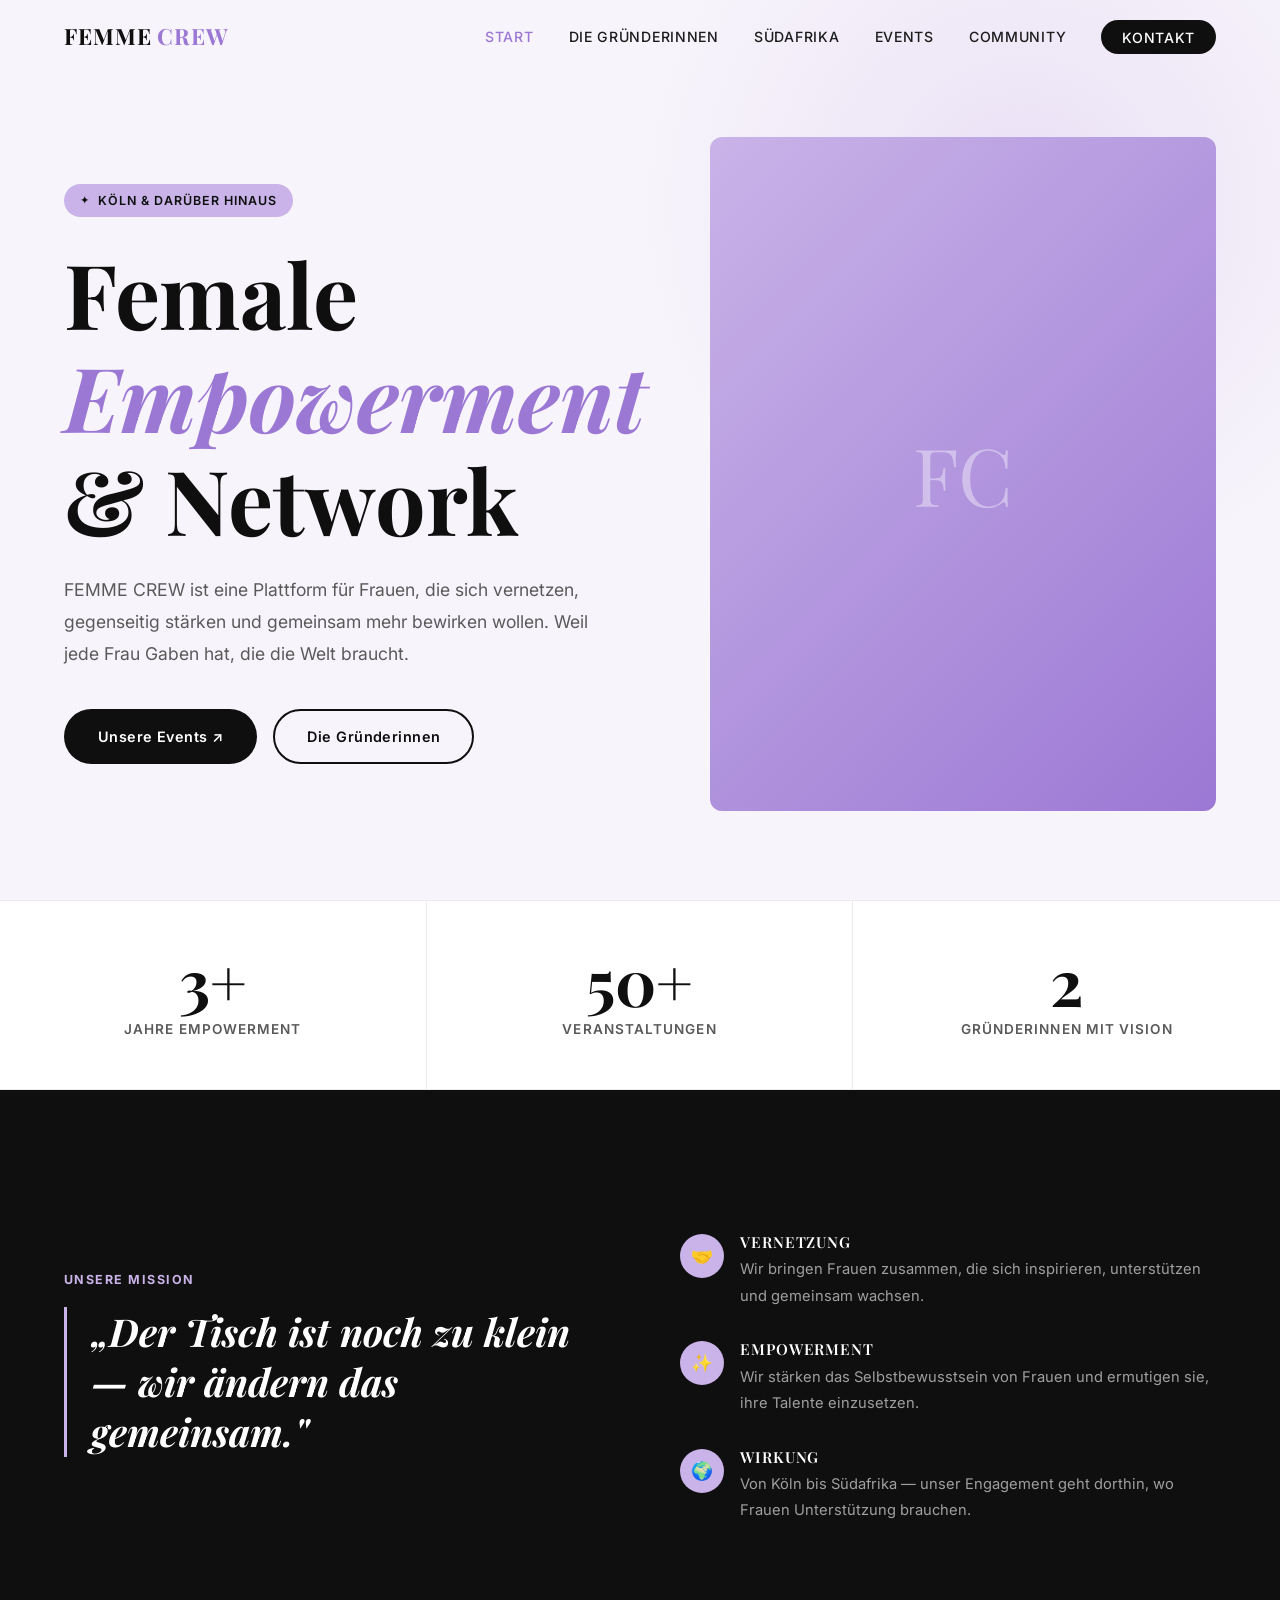
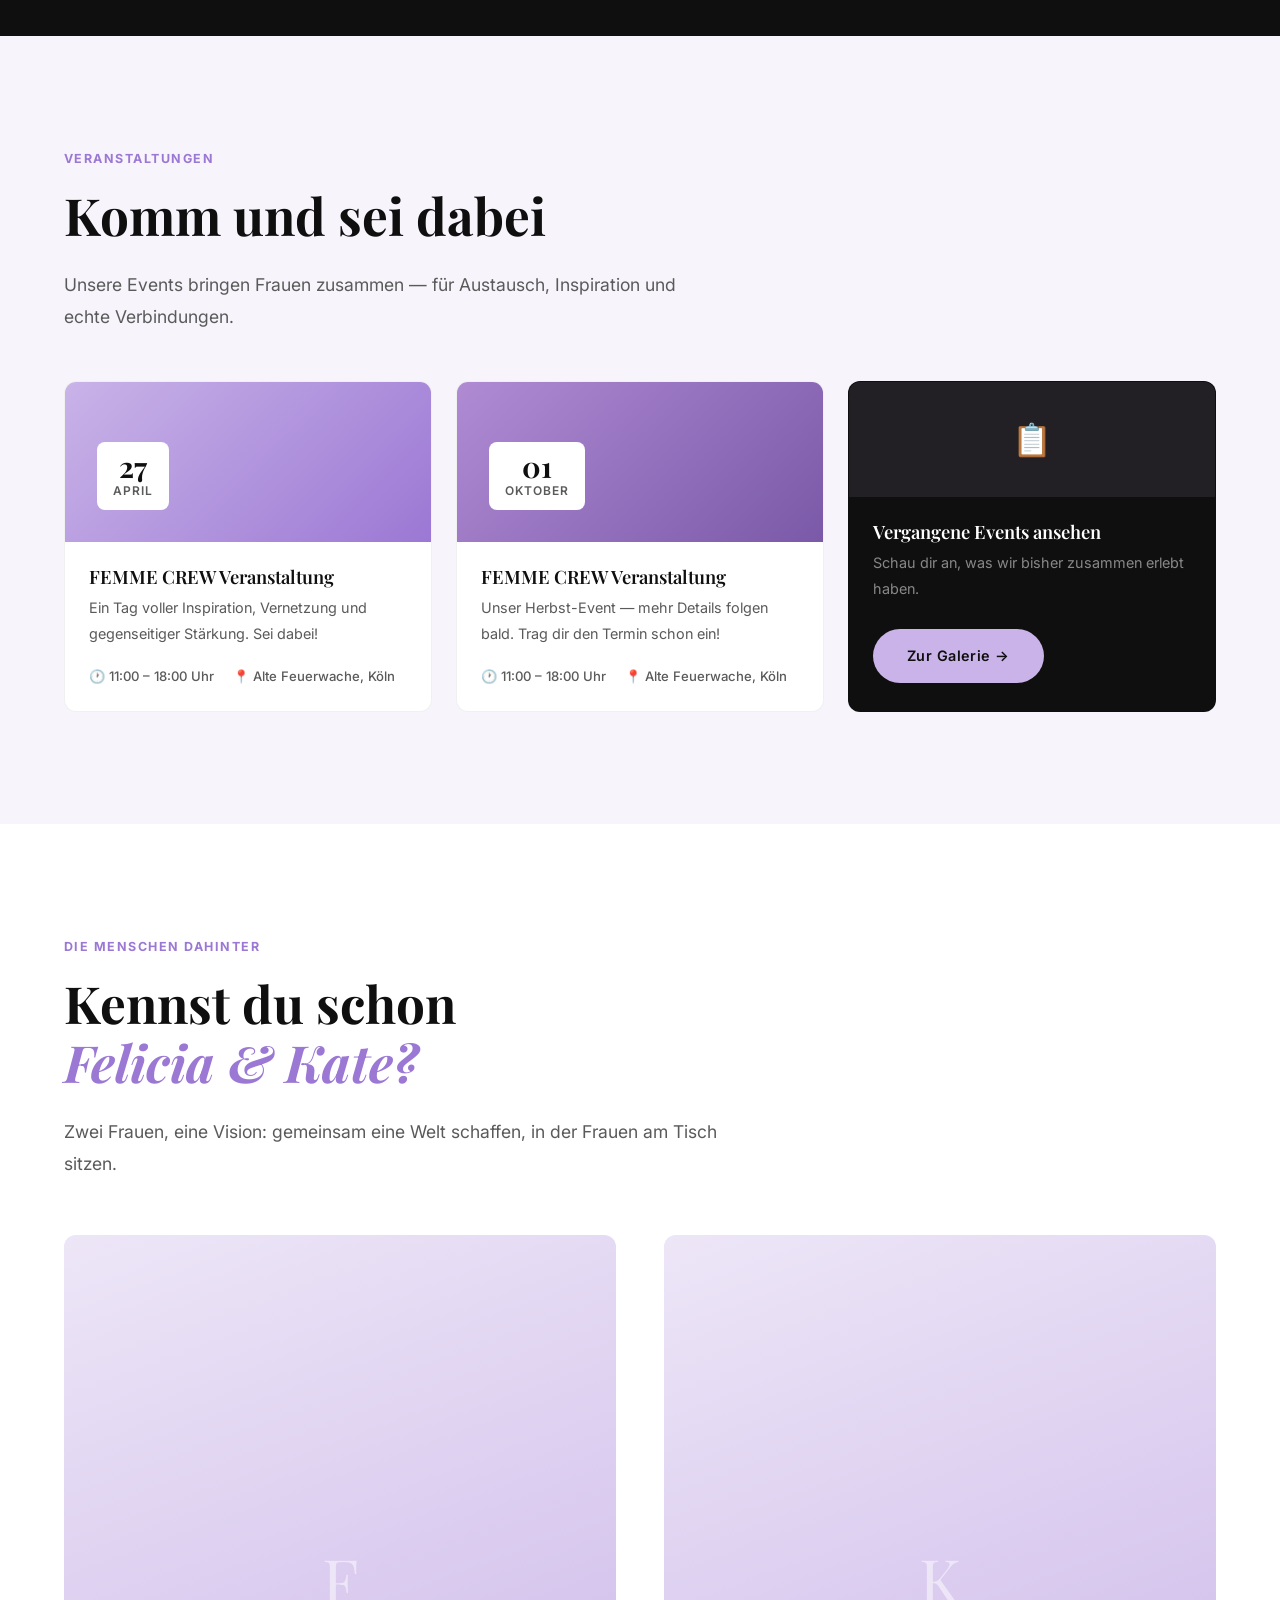
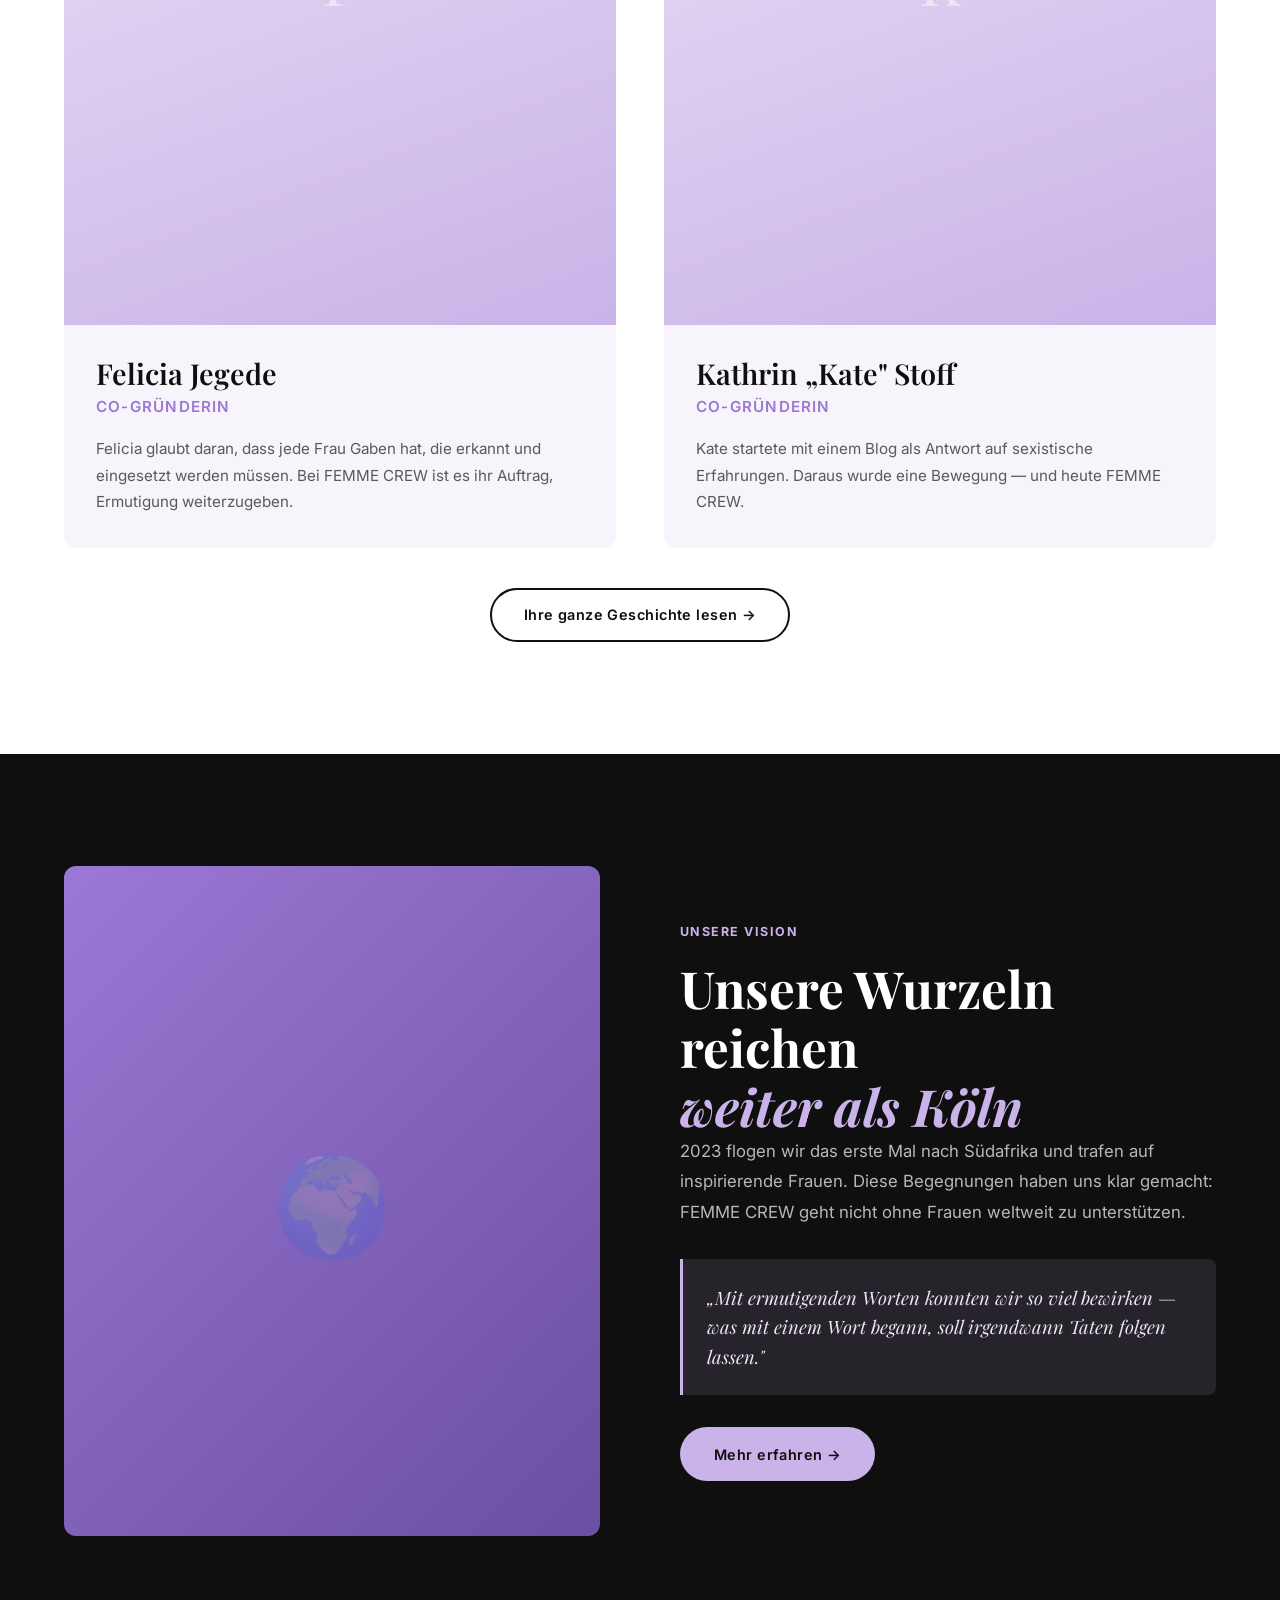
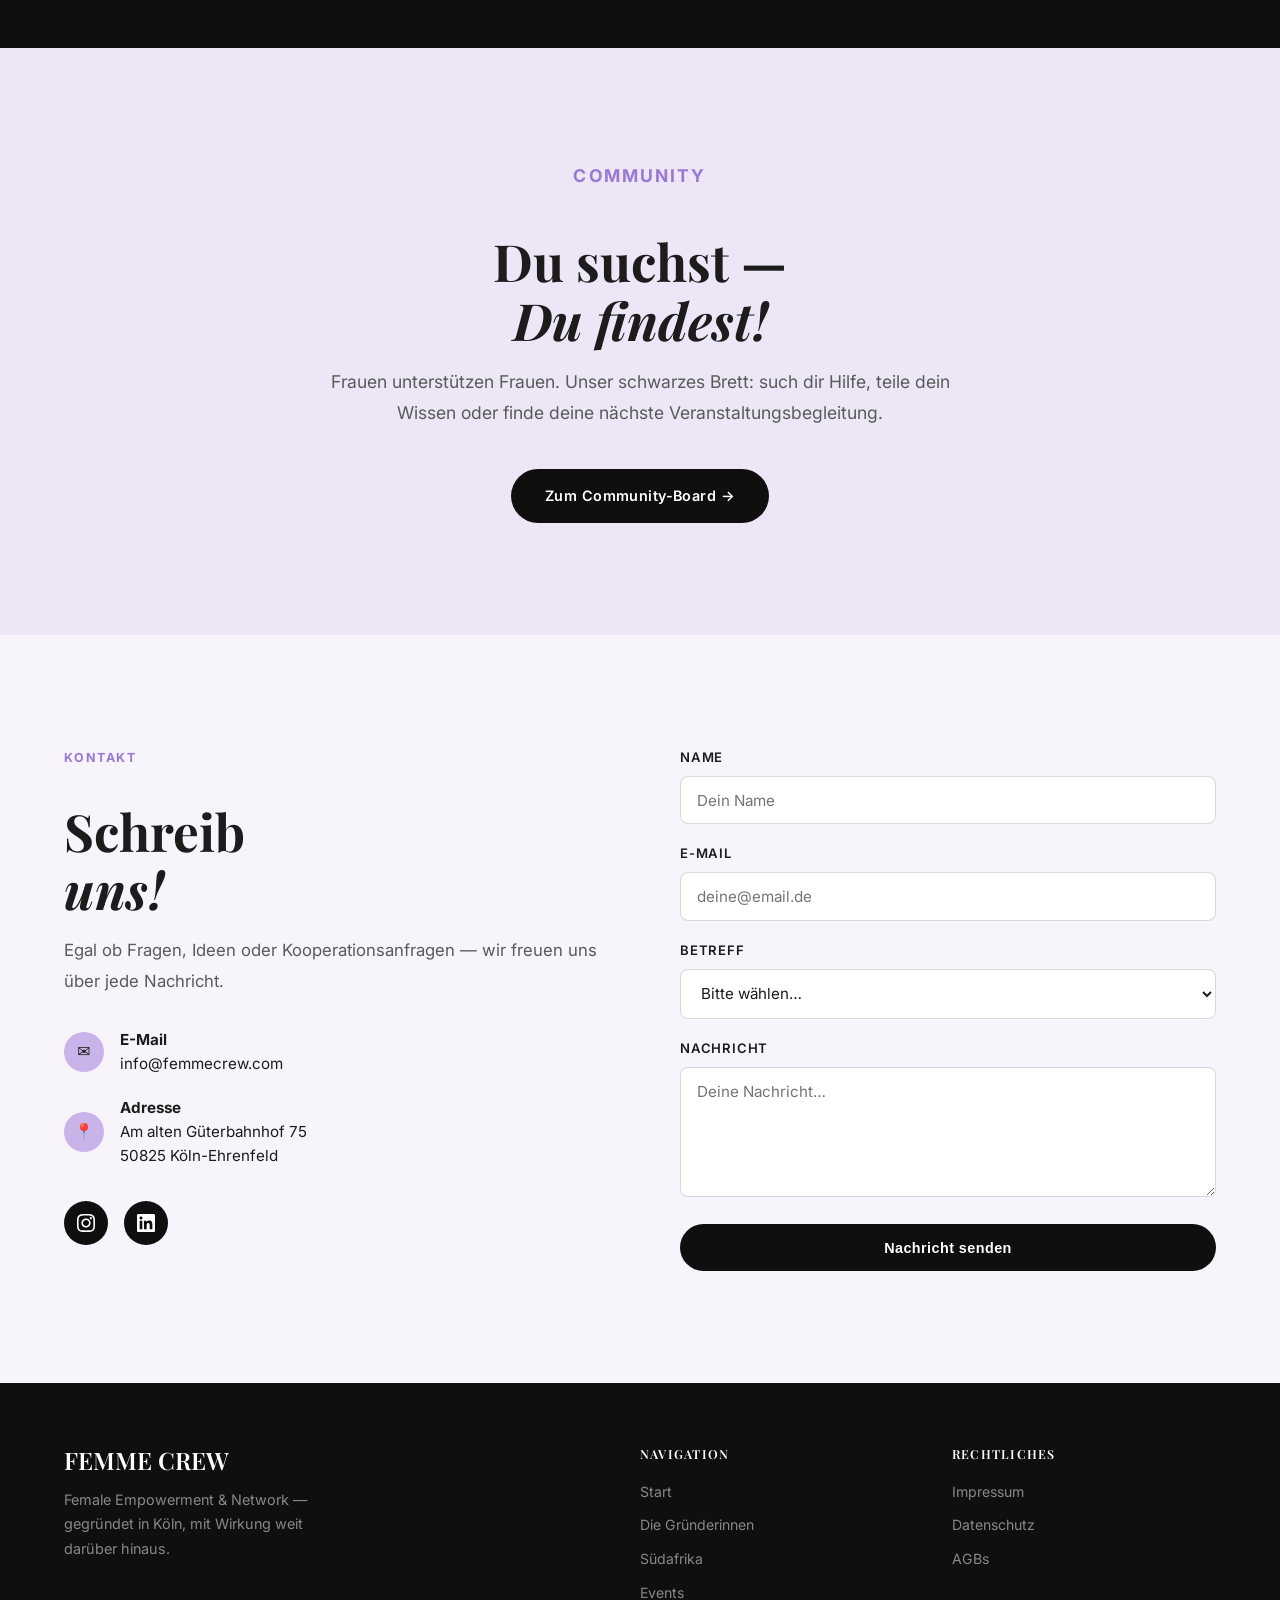
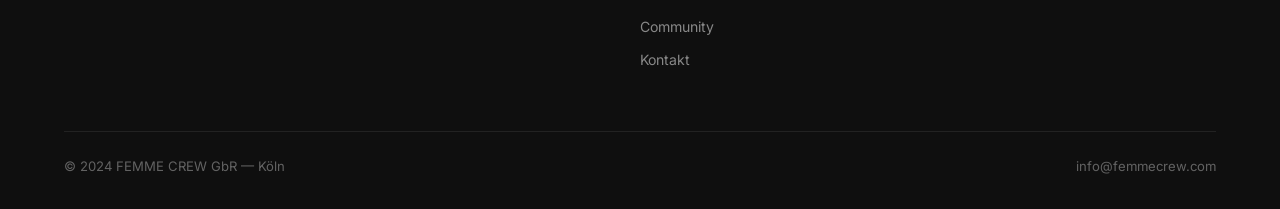
==== index.html @ 8a15028d "Build modern static website from WordPress export Full HTML/CSS/JS rebuild of femmecrew.com without " ====
<!DOCTYPE html>
<html lang="de">
<head>
  <meta charset="UTF-8" />
  <meta name="viewport" content="width=device-width, initial-scale=1.0" />
  <title>FEMME CREW — Female Empowerment &amp; Network</title>
  <meta name="description" content="FEMME CREW ist eine Plattform für junge Frauen in Köln, die sich vernetzen, gegenseitig unterstützen und gemeinsam wachsen." />
  <link rel="preconnect" href="https://fonts.googleapis.com" />
  <link rel="preconnect" href="https://fonts.gstatic.com" crossorigin />
  <link href="https://fonts.googleapis.com/css2?family=Playfair+Display:ital,wght@0,600;0,700;1,600;1,700&family=Inter:wght@400;500;600&display=swap" rel="stylesheet" />
  <link rel="stylesheet" href="css/style.css" />
</head>
<body>

  <!-- NAV -->
  <nav class="nav">
    <a href="index.html" class="nav-logo">FEMME <span>CREW</span></a>
    <ul class="nav-links">
      <li><a href="index.html">Start</a></li>
      <li><a href="gruenderinnen.html">Die Gründerinnen</a></li>
      <li><a href="suedafrika.html">Südafrika</a></li>
      <li><a href="vergangene-veranstaltungen.html">Events</a></li>
      <li><a href="community.html">Community</a></li>
      <li><a href="kontakt.html" class="btn-nav">Kontakt</a></li>
    </ul>
    <button class="hamburger" aria-label="Menü öffnen">
      <span></span><span></span><span></span>
    </button>
  </nav>

  <!-- MOBILE MENU -->
  <div class="mobile-menu">
    <button class="mobile-menu-close" aria-label="Menü schließen">✕</button>
    <a href="index.html">Start</a>
    <a href="gruenderinnen.html">Die Gründerinnen</a>
    <a href="suedafrika.html">Südafrika</a>
    <a href="vergangene-veranstaltungen.html">Events</a>
    <a href="community.html">Community</a>
    <a href="kontakt.html">Kontakt</a>
  </div>

  <!-- HERO -->
  <section class="hero">
    <div class="hero-text">
      <div class="hero-badge">Köln &amp; darüber hinaus</div>
      <h1>Female<br /><em>Empowerment</em><br />&amp; Network</h1>
      <p>FEMME CREW ist eine Plattform für Frauen, die sich vernetzen, gegenseitig stärken und gemeinsam mehr bewirken wollen. Weil jede Frau Gaben hat, die die Welt braucht.</p>
      <div class="hero-actions">
        <a href="vergangene-veranstaltungen.html" class="btn btn-primary">Unsere Events ↗</a>
        <a href="gruenderinnen.html" class="btn btn-outline">Die Gründerinnen</a>
      </div>
    </div>
    <div class="hero-image">
      <div class="hero-image-placeholder">FC</div>
    </div>
  </section>

  <!-- STATS -->
  <div class="stats">
    <div class="stat reveal">
      <div class="stat-number">3+</div>
      <div class="stat-label">Jahre Empowerment</div>
    </div>
    <div class="stat reveal">
      <div class="stat-number">50+</div>
      <div class="stat-label">Veranstaltungen</div>
    </div>
    <div class="stat reveal">
      <div class="stat-number">2</div>
      <div class="stat-label">Gründerinnen mit Vision</div>
    </div>
  </div>

  <!-- MISSION -->
  <section class="section mission">
    <div class="section-inner mission-grid">
      <div>
        <p class="section-label" style="color: var(--lilac);">Unsere Mission</p>
        <blockquote class="mission-quote">
          „Der Tisch ist noch zu klein — wir ändern das gemeinsam."
        </blockquote>
      </div>
      <div>
        <div class="mission-pillars">
          <div class="pillar reveal">
            <div class="pillar-icon">🤝</div>
            <div class="pillar-text">
              <h4>Vernetzung</h4>
              <p>Wir bringen Frauen zusammen, die sich inspirieren, unterstützen und gemeinsam wachsen.</p>
            </div>
          </div>
          <div class="pillar reveal">
            <div class="pillar-icon">✨</div>
            <div class="pillar-text">
              <h4>Empowerment</h4>
              <p>Wir stärken das Selbstbewusstsein von Frauen und ermutigen sie, ihre Talente einzusetzen.</p>
            </div>
          </div>
          <div class="pillar reveal">
            <div class="pillar-icon">🌍</div>
            <div class="pillar-text">
              <h4>Wirkung</h4>
              <p>Von Köln bis Südafrika — unser Engagement geht dorthin, wo Frauen Unterstützung brauchen.</p>
            </div>
          </div>
        </div>
      </div>
    </div>
  </section>

  <!-- EVENTS -->
  <section class="section events" id="events">
    <div class="section-inner">
      <p class="section-label reveal">Veranstaltungen</p>
      <h2 class="section-title reveal">Komm und sei dabei</h2>
      <p class="section-subtitle reveal">Unsere Events bringen Frauen zusammen — für Austausch, Inspiration und echte Verbindungen.</p>

      <div class="events-grid">
        <article class="event-card reveal">
          <div class="event-card-header">
            <div class="event-date">
              <div class="day">27</div>
              <div class="month">April</div>
            </div>
          </div>
          <div class="event-body">
            <h3>FEMME CREW Veranstaltung</h3>
            <p>Ein Tag voller Inspiration, Vernetzung und gegenseitiger Stärkung. Sei dabei!</p>
            <div class="event-meta">
              <span>🕐 11:00 – 18:00 Uhr</span>
              <span>📍 Alte Feuerwache, Köln</span>
            </div>
          </div>
        </article>

        <article class="event-card reveal">
          <div class="event-card-header" style="background: linear-gradient(135deg, #b08bd4, #7a59a8);">
            <div class="event-date">
              <div class="day">01</div>
              <div class="month">Oktober</div>
            </div>
          </div>
          <div class="event-body">
            <h3>FEMME CREW Veranstaltung</h3>
            <p>Unser Herbst-Event — mehr Details folgen bald. Trag dir den Termin schon ein!</p>
            <div class="event-meta">
              <span>🕐 11:00 – 18:00 Uhr</span>
              <span>📍 Alte Feuerwache, Köln</span>
            </div>
          </div>
        </article>

        <article class="event-card reveal" style="background: var(--black);">
          <div class="event-card-header" style="background: rgba(201,179,232,0.1); min-height: 80px; align-items: center; justify-content: center;">
            <span style="font-size: 2rem;">📋</span>
          </div>
          <div class="event-body">
            <h3 style="color: var(--white);">Vergangene Events ansehen</h3>
            <p style="color: rgba(255,255,255,0.5);">Schau dir an, was wir bisher zusammen erlebt haben.</p>
            <a href="vergangene-veranstaltungen.html" class="btn btn-lilac" style="margin-top: 0.5rem;">Zur Galerie →</a>
          </div>
        </article>
      </div>
    </div>
  </section>

  <!-- FOUNDERS TEASER -->
  <section class="section">
    <div class="section-inner">
      <p class="section-label reveal">Die Menschen dahinter</p>
      <h2 class="section-title reveal">Kennst du schon<br /><em>Felicia &amp; Kate?</em></h2>
      <p class="section-subtitle reveal">Zwei Frauen, eine Vision: gemeinsam eine Welt schaffen, in der Frauen am Tisch sitzen.</p>

      <div class="founders-grid">
        <div class="founder-card reveal">
          <div class="founder-photo">
            <div class="founder-photo-placeholder">F</div>
          </div>
          <div class="founder-info">
            <h3>Felicia Jegede</h3>
            <p class="founder-title">Co-Gründerin</p>
            <p>Felicia glaubt daran, dass jede Frau Gaben hat, die erkannt und eingesetzt werden müssen. Bei FEMME CREW ist es ihr Auftrag, Ermutigung weiterzugeben.</p>
          </div>
        </div>

        <div class="founder-card reveal">
          <div class="founder-photo" style="background: linear-gradient(160deg, #d0b8f0, #a07cc8);">
            <div class="founder-photo-placeholder">K</div>
          </div>
          <div class="founder-info">
            <h3>Kathrin „Kate" Stoff</h3>
            <p class="founder-title">Co-Gründerin</p>
            <p>Kate startete mit einem Blog als Antwort auf sexistische Erfahrungen. Daraus wurde eine Bewegung — und heute FEMME CREW.</p>
          </div>
        </div>
      </div>

      <div style="margin-top: 2.5rem; text-align: center;" class="reveal">
        <a href="gruenderinnen.html" class="btn btn-outline">Ihre ganze Geschichte lesen →</a>
      </div>
    </div>
  </section>

  <!-- SOUTH AFRICA TEASER -->
  <section class="section southafrica">
    <div class="section-inner southafrica-grid">
      <div class="southafrica-visual">
        <div class="southafrica-visual-text">🌍</div>
      </div>
      <div>
        <p class="section-label" style="color: var(--lilac);">Unsere Vision</p>
        <h2 class="reveal">Unsere Wurzeln reichen<br /><em style="color: var(--lilac);">weiter als Köln</em></h2>
        <p class="reveal">2023 flogen wir das erste Mal nach Südafrika und trafen auf inspirierende Frauen. Diese Begegnungen haben uns klar gemacht: FEMME CREW geht nicht ohne Frauen weltweit zu unterstützen.</p>
        <blockquote class="southafrica-quote reveal">
          „Mit ermutigenden Worten konnten wir so viel bewirken — was mit einem Wort begann, soll irgendwann Taten folgen lassen."
        </blockquote>
        <a href="suedafrika.html" class="btn btn-lilac reveal">Mehr erfahren →</a>
      </div>
    </div>
  </section>

  <!-- COMMUNITY CTA -->
  <section class="section community">
    <div class="section-inner">
      <div class="community-cta">
        <p class="section-label reveal">Community</p>
        <h2 class="reveal">Du suchst —<br /><em>Du findest!</em></h2>
        <p class="reveal">Frauen unterstützen Frauen. Unser schwarzes Brett: such dir Hilfe, teile dein Wissen oder finde deine nächste Veranstaltungsbegleitung.</p>
        <div class="reveal">
          <a href="community.html" class="btn btn-primary">Zum Community-Board →</a>
        </div>
      </div>
    </div>
  </section>

  <!-- CONTACT TEASER -->
  <section class="section contact" id="kontakt">
    <div class="section-inner contact-grid">
      <div class="contact-info">
        <p class="section-label reveal">Kontakt</p>
        <h2 class="reveal">Schreib<br /><em>uns!</em></h2>
        <p class="reveal">Egal ob Fragen, Ideen oder Kooperationsanfragen — wir freuen uns über jede Nachricht.</p>
        <div class="contact-detail reveal">
          <div class="contact-detail-icon">✉</div>
          <div>
            <strong>E-Mail</strong><br />
            <a href="mailto:info@femmecrew.com">info@femmecrew.com</a>
          </div>
        </div>
        <div class="contact-detail reveal">
          <div class="contact-detail-icon">📍</div>
          <div>
            <strong>Adresse</strong><br />
            Am alten Güterbahnhof 75<br />50825 Köln-Ehrenfeld
          </div>
        </div>
        <div class="social-links reveal">
          <a href="#" class="social-link" aria-label="Instagram" title="Instagram">
            <svg width="18" height="18" viewBox="0 0 24 24" fill="currentColor"><path d="M12 2.163c3.204 0 3.584.012 4.85.07 3.252.148 4.771 1.691 4.919 4.919.058 1.265.069 1.645.069 4.849 0 3.205-.012 3.584-.069 4.849-.149 3.225-1.664 4.771-4.919 4.919-1.266.058-1.644.07-4.85.07-3.204 0-3.584-.012-4.849-.07-3.26-.149-4.771-1.699-4.919-4.92-.058-1.265-.07-1.644-.07-4.849 0-3.204.013-3.583.07-4.849.149-3.227 1.664-4.771 4.919-4.919 1.266-.057 1.645-.069 4.849-.069zm0-2.163c-3.259 0-3.667.014-4.947.072-4.358.2-6.78 2.618-6.98 6.98-.059 1.281-.073 1.689-.073 4.948 0 3.259.014 3.668.072 4.948.2 4.358 2.618 6.78 6.98 6.98 1.281.058 1.689.072 4.948.072 3.259 0 3.668-.014 4.948-.072 4.354-.2 6.782-2.618 6.979-6.98.059-1.28.073-1.689.073-4.948 0-3.259-.014-3.667-.072-4.947-.196-4.354-2.617-6.78-6.979-6.98-1.281-.059-1.69-.073-4.949-.073zm0 5.838c-3.403 0-6.162 2.759-6.162 6.162s2.759 6.163 6.162 6.163 6.162-2.759 6.162-6.163c0-3.403-2.759-6.162-6.162-6.162zm0 10.162c-2.209 0-4-1.79-4-4 0-2.209 1.791-4 4-4s4 1.791 4 4c0 2.21-1.791 4-4 4zm6.406-11.845c-.796 0-1.441.645-1.441 1.44s.645 1.44 1.441 1.44c.795 0 1.439-.645 1.439-1.44s-.644-1.44-1.439-1.44z"/></svg>
          </a>
          <a href="#" class="social-link" aria-label="LinkedIn" title="LinkedIn">
            <svg width="18" height="18" viewBox="0 0 24 24" fill="currentColor"><path d="M20.447 20.452h-3.554v-5.569c0-1.328-.027-3.037-1.852-3.037-1.853 0-2.136 1.445-2.136 2.939v5.667H9.351V9h3.414v1.561h.046c.477-.9 1.637-1.85 3.37-1.85 3.601 0 4.267 2.37 4.267 5.455v6.286zM5.337 7.433c-1.144 0-2.063-.926-2.063-2.065 0-1.138.92-2.063 2.063-2.063 1.14 0 2.064.925 2.064 2.063 0 1.139-.925 2.065-2.064 2.065zm1.782 13.019H3.555V9h3.564v11.452zM22.225 0H1.771C.792 0 0 .774 0 1.729v20.542C0 23.227.792 24 1.771 24h20.451C23.2 24 24 23.227 24 22.271V1.729C24 .774 23.2 0 22.222 0h.003z"/></svg>
          </a>
        </div>
      </div>

      <div class="contact-form reveal">
        <form>
          <div class="form-group">
            <label for="name">Name</label>
            <input type="text" id="name" name="name" placeholder="Dein Name" required />
          </div>
          <div class="form-group">
            <label for="email">E-Mail</label>
            <input type="email" id="email" name="email" placeholder="deine@email.de" required />
          </div>
          <div class="form-group">
            <label for="subject">Betreff</label>
            <select id="subject" name="subject">
              <option value="">Bitte wählen…</option>
              <option>Allgemeine Anfrage</option>
              <option>Veranstaltungen</option>
              <option>Kooperation</option>
              <option>Südafrika-Projekt</option>
              <option>Sonstiges</option>
            </select>
          </div>
          <div class="form-group">
            <label for="message">Nachricht</label>
            <textarea id="message" name="message" placeholder="Deine Nachricht…" required></textarea>
          </div>
          <button type="submit" class="btn btn-primary form-submit">Nachricht senden</button>
        </form>
      </div>
    </div>
  </section>

  <!-- FOOTER -->
  <footer class="footer">
    <div class="footer-grid">
      <div class="footer-brand">
        <h3>FEMME CREW</h3>
        <p>Female Empowerment &amp; Network — gegründet in Köln, mit Wirkung weit darüber hinaus.</p>
      </div>
      <div class="footer-links">
        <h4>Navigation</h4>
        <a href="index.html">Start</a>
        <a href="gruenderinnen.html">Die Gründerinnen</a>
        <a href="suedafrika.html">Südafrika</a>
        <a href="vergangene-veranstaltungen.html">Events</a>
        <a href="community.html">Community</a>
        <a href="kontakt.html">Kontakt</a>
      </div>
      <div class="footer-links">
        <h4>Rechtliches</h4>
        <a href="impressum.html">Impressum</a>
        <a href="datenschutz.html">Datenschutz</a>
        <a href="agb.html">AGBs</a>
      </div>
    </div>
    <div class="footer-bottom">
      <span>© 2024 FEMME CREW GbR — Köln</span>
      <span>info@femmecrew.com</span>
    </div>
  </footer>

  <script src="js/main.js"></script>
</body>
</html>
---- css/style.css ----
:root {
  --lilac: #c9b3e8;
  --lilac-light: #ede6f7;
  --lilac-dark: #9b78d4;
  --black: #0f0f0f;
  --dark: #1c1c1c;
  --mid: #5a5a5a;
  --light: #f7f4fb;
  --white: #ffffff;
  --font-heading: 'Playfair Display', Georgia, serif;
  --font-body: 'Inter', system-ui, sans-serif;
  --radius: 2px;
  --transition: 0.3s ease;
}

*, *::before, *::after { box-sizing: border-box; margin: 0; padding: 0; }

html { scroll-behavior: smooth; font-size: 16px; }

body {
  font-family: var(--font-body);
  color: var(--dark);
  background: var(--white);
  line-height: 1.6;
  overflow-x: hidden;
}

a { color: inherit; text-decoration: none; }
img { max-width: 100%; height: auto; display: block; }
ul { list-style: none; }

/* ─── TYPOGRAPHY ─────────────────────────────────── */
h1, h2, h3, h4 { font-family: var(--font-heading); line-height: 1.15; }
h1 { font-size: clamp(2.8rem, 7vw, 6rem); font-weight: 700; }
h2 { font-size: clamp(2rem, 4.5vw, 3.2rem); font-weight: 700; }
h3 { font-size: clamp(1.3rem, 2.5vw, 1.8rem); font-weight: 600; }
h4 { font-size: 1.1rem; font-weight: 600; letter-spacing: 0.06em; text-transform: uppercase; }
p { font-size: 1.05rem; color: var(--mid); line-height: 1.8; }

/* ─── NAV ────────────────────────────────────────── */
.nav {
  position: fixed;
  top: 0; left: 0; right: 0;
  z-index: 100;
  display: flex;
  align-items: center;
  justify-content: space-between;
  padding: 1.2rem 5%;
  transition: background var(--transition), box-shadow var(--transition);
}
.nav.scrolled {
  background: rgba(255,255,255,0.96);
  backdrop-filter: blur(12px);
  box-shadow: 0 1px 0 rgba(0,0,0,0.08);
}
.nav-logo {
  font-family: var(--font-heading);
  font-size: 1.4rem;
  font-weight: 700;
  letter-spacing: 0.04em;
  color: var(--black);
}
.nav-logo span { color: var(--lilac-dark); }
.nav-links { display: flex; gap: 2.2rem; align-items: center; }
.nav-links a {
  font-size: 0.88rem;
  font-weight: 500;
  letter-spacing: 0.05em;
  text-transform: uppercase;
  color: var(--dark);
  transition: color var(--transition);
}
.nav-links a:hover { color: var(--lilac-dark); }
.nav-links .btn-nav {
  background: var(--black);
  color: var(--white);
  padding: 0.55rem 1.3rem;
  border-radius: 100px;
  transition: background var(--transition);
}
.nav-links .btn-nav:hover { background: var(--lilac-dark); color: var(--white); }

.hamburger {
  display: none;
  flex-direction: column;
  gap: 5px;
  cursor: pointer;
  background: none;
  border: none;
  padding: 4px;
}
.hamburger span { display: block; width: 24px; height: 2px; background: var(--black); transition: var(--transition); }

/* Mobile nav */
.mobile-menu {
  display: none;
  position: fixed;
  inset: 0;
  background: var(--white);
  z-index: 99;
  flex-direction: column;
  justify-content: center;
  align-items: center;
  gap: 2rem;
}
.mobile-menu.open { display: flex; }
.mobile-menu a {
  font-family: var(--font-heading);
  font-size: 2rem;
  font-weight: 700;
  color: var(--black);
  transition: color var(--transition);
}
.mobile-menu a:hover { color: var(--lilac-dark); }
.mobile-menu-close {
  position: absolute;
  top: 1.5rem; right: 5%;
  font-size: 2rem;
  background: none;
  border: none;
  cursor: pointer;
  color: var(--black);
}

/* ─── HERO ───────────────────────────────────────── */
.hero {
  min-height: 100svh;
  display: grid;
  grid-template-columns: 1fr 1fr;
  align-items: center;
  padding: 8rem 5% 5rem;
  gap: 4rem;
  background: var(--light);
  position: relative;
  overflow: hidden;
}
.hero::before {
  content: '';
  position: absolute;
  top: -20%; right: -10%;
  width: 60vw; height: 60vw;
  background: radial-gradient(circle, var(--lilac) 0%, transparent 70%);
  opacity: 0.3;
  pointer-events: none;
}
.hero-text { position: relative; z-index: 1; }
.hero-badge {
  display: inline-flex;
  align-items: center;
  gap: 0.5rem;
  background: var(--lilac);
  color: var(--black);
  font-size: 0.78rem;
  font-weight: 600;
  letter-spacing: 0.08em;
  text-transform: uppercase;
  padding: 0.4rem 1rem;
  border-radius: 100px;
  margin-bottom: 1.5rem;
}
.hero-badge::before { content: '✦'; font-size: 0.7rem; }
.hero h1 { margin-bottom: 1.5rem; color: var(--black); }
.hero h1 em { font-style: italic; color: var(--lilac-dark); }
.hero p { max-width: 48ch; margin-bottom: 2.5rem; font-size: 1.1rem; }
.hero-actions { display: flex; gap: 1rem; flex-wrap: wrap; }
.hero-image {
  position: relative;
  border-radius: 12px;
  overflow: hidden;
  aspect-ratio: 3/4;
  background: var(--lilac);
}
.hero-image img { width: 100%; height: 100%; object-fit: cover; }
.hero-image-placeholder {
  width: 100%;
  height: 100%;
  display: flex;
  align-items: center;
  justify-content: center;
  background: linear-gradient(135deg, var(--lilac) 0%, var(--lilac-dark) 100%);
  font-family: var(--font-heading);
  font-size: 5rem;
  color: rgba(255,255,255,0.4);
}

/* ─── BUTTONS ────────────────────────────────────── */
.btn {
  display: inline-flex;
  align-items: center;
  gap: 0.5rem;
  padding: 0.85rem 2rem;
  border-radius: 100px;
  font-size: 0.9rem;
  font-weight: 600;
  letter-spacing: 0.03em;
  transition: all var(--transition);
  cursor: pointer;
  border: 2px solid transparent;
}
.btn-primary { background: var(--black); color: var(--white); }
.btn-primary:hover { background: var(--lilac-dark); border-color: var(--lilac-dark); }
.btn-outline { background: transparent; color: var(--black); border-color: var(--black); }
.btn-outline:hover { background: var(--black); color: var(--white); }
.btn-lilac { background: var(--lilac); color: var(--black); }
.btn-lilac:hover { background: var(--lilac-dark); color: var(--white); }

/* ─── SECTION LAYOUT ─────────────────────────────── */
.section {
  padding: 7rem 5%;
}
.section-inner { max-width: 1200px; margin: 0 auto; }
.section-label {
  font-size: 0.78rem;
  font-weight: 700;
  letter-spacing: 0.12em;
  text-transform: uppercase;
  color: var(--lilac-dark);
  margin-bottom: 1rem;
}
.section-title { margin-bottom: 1.5rem; color: var(--black); }
.section-title em { font-style: italic; color: var(--lilac-dark); }
.section-subtitle { max-width: 60ch; font-size: 1.1rem; margin-bottom: 3rem; }

/* ─── ABOUT / MISSION ────────────────────────────── */
.mission { background: var(--black); color: var(--white); }
.mission p { color: rgba(255,255,255,0.7); }
.mission h2 { color: var(--white); }
.mission-grid {
  display: grid;
  grid-template-columns: 1fr 1fr;
  gap: 5rem;
  align-items: center;
}
.mission-quote {
  font-family: var(--font-heading);
  font-size: clamp(1.6rem, 3.5vw, 2.4rem);
  font-weight: 700;
  color: var(--white);
  line-height: 1.3;
  border-left: 3px solid var(--lilac);
  padding-left: 1.5rem;
  font-style: italic;
}
.mission-pillars { display: grid; gap: 2rem; margin-top: 2rem; }
.pillar {
  display: flex;
  gap: 1rem;
  align-items: flex-start;
}
.pillar-icon {
  width: 44px;
  height: 44px;
  background: var(--lilac);
  border-radius: 50%;
  display: flex;
  align-items: center;
  justify-content: center;
  font-size: 1.1rem;
  flex-shrink: 0;
}
.pillar-text h4 { color: var(--white); margin-bottom: 0.3rem; font-size: 0.95rem; }
.pillar-text p { font-size: 0.92rem; color: rgba(255,255,255,0.6); }

/* ─── EVENTS ─────────────────────────────────────── */
.events { background: var(--light); }
.events-grid {
  display: grid;
  grid-template-columns: repeat(auto-fit, minmax(300px, 1fr));
  gap: 1.5rem;
  margin-top: 3rem;
}
.event-card {
  background: var(--white);
  border-radius: 12px;
  overflow: hidden;
  transition: transform var(--transition), box-shadow var(--transition);
  border: 1px solid rgba(0,0,0,0.06);
}
.event-card:hover { transform: translateY(-4px); box-shadow: 0 20px 40px rgba(0,0,0,0.1); }
.event-card-header {
  background: linear-gradient(135deg, var(--lilac), var(--lilac-dark));
  padding: 2rem;
  display: flex;
  align-items: flex-end;
  min-height: 160px;
}
.event-date {
  background: var(--white);
  border-radius: 8px;
  padding: 0.6rem 1rem;
  text-align: center;
}
.event-date .day { font-size: 1.8rem; font-weight: 700; font-family: var(--font-heading); line-height: 1; color: var(--black); }
.event-date .month { font-size: 0.75rem; text-transform: uppercase; letter-spacing: 0.08em; color: var(--mid); font-weight: 600; }
.event-body { padding: 1.5rem; }
.event-body h3 { margin-bottom: 0.5rem; font-size: 1.15rem; color: var(--black); }
.event-body p { font-size: 0.9rem; margin-bottom: 1.2rem; }
.event-meta { display: flex; gap: 1.2rem; font-size: 0.82rem; color: var(--mid); font-weight: 500; }
.event-meta span { display: flex; align-items: center; gap: 0.3rem; }

/* ─── FOUNDERS ───────────────────────────────────── */
.founders-grid {
  display: grid;
  grid-template-columns: 1fr 1fr;
  gap: 3rem;
  margin-top: 3.5rem;
}
.founder-card {
  background: var(--light);
  border-radius: 12px;
  overflow: hidden;
}
.founder-photo {
  aspect-ratio: 4/5;
  background: var(--lilac);
  overflow: hidden;
}
.founder-photo img { width: 100%; height: 100%; object-fit: cover; }
.founder-photo-placeholder {
  width: 100%; height: 100%;
  display: flex;
  align-items: center;
  justify-content: center;
  background: linear-gradient(160deg, var(--lilac-light), var(--lilac));
  font-family: var(--font-heading);
  font-size: 4rem;
  color: rgba(255,255,255,0.5);
}
.founder-info { padding: 2rem; }
.founder-info h3 { margin-bottom: 0.2rem; color: var(--black); }
.founder-title { font-size: 0.82rem; font-weight: 600; text-transform: uppercase; letter-spacing: 0.08em; color: var(--lilac-dark); margin-bottom: 1rem; }
.founder-info p { font-size: 0.95rem; line-height: 1.75; }

/* ─── SOUTH AFRICA ───────────────────────────────── */
.southafrica { background: var(--black); color: var(--white); overflow: hidden; }
.southafrica h2 { color: var(--white); }
.southafrica p { color: rgba(255,255,255,0.7); }
.southafrica-grid {
  display: grid;
  grid-template-columns: 1fr 1fr;
  gap: 5rem;
  align-items: center;
}
.southafrica-visual {
  position: relative;
  border-radius: 12px;
  overflow: hidden;
  aspect-ratio: 4/5;
  background: linear-gradient(135deg, var(--lilac-dark), #6a4fa3);
}
.southafrica-visual-text {
  position: absolute;
  inset: 0;
  display: flex;
  align-items: center;
  justify-content: center;
  font-family: var(--font-heading);
  font-size: 6rem;
  color: rgba(255,255,255,0.15);
}
.southafrica-quote {
  background: rgba(201,179,232,0.12);
  border-left: 3px solid var(--lilac);
  border-radius: 0 8px 8px 0;
  padding: 1.5rem;
  margin: 2rem 0;
  font-family: var(--font-heading);
  font-style: italic;
  font-size: 1.15rem;
  color: var(--lilac-light);
}

/* ─── COMMUNITY ──────────────────────────────────── */
.community { background: var(--lilac-light); }
.community-cta {
  text-align: center;
  max-width: 640px;
  margin: 0 auto;
}
.community-cta h2 { margin-bottom: 1rem; }
.community-cta p { margin-bottom: 2.5rem; font-size: 1.1rem; }

/* ─── STATS ──────────────────────────────────────── */
.stats {
  display: grid;
  grid-template-columns: repeat(3, 1fr);
  gap: 0;
  border-top: 1px solid rgba(0,0,0,0.08);
  border-bottom: 1px solid rgba(0,0,0,0.08);
}
.stat {
  padding: 3rem 2rem;
  text-align: center;
  border-right: 1px solid rgba(0,0,0,0.08);
}
.stat:last-child { border-right: none; }
.stat-number {
  font-family: var(--font-heading);
  font-size: clamp(2.5rem, 5vw, 4rem);
  font-weight: 700;
  color: var(--black);
  line-height: 1;
  margin-bottom: 0.4rem;
}
.stat-label { font-size: 0.85rem; text-transform: uppercase; letter-spacing: 0.08em; font-weight: 600; color: var(--mid); }

/* ─── CONTACT ────────────────────────────────────── */
.contact { background: var(--light); }
.contact-grid {
  display: grid;
  grid-template-columns: 1fr 1fr;
  gap: 5rem;
  align-items: start;
}
.contact-info { }
.contact-info h2 { margin-bottom: 1rem; }
.contact-info p { margin-bottom: 2rem; }
.contact-detail {
  display: flex;
  align-items: center;
  gap: 1rem;
  margin-bottom: 1.2rem;
  font-size: 0.95rem;
}
.contact-detail-icon {
  width: 40px; height: 40px;
  background: var(--lilac);
  border-radius: 50%;
  display: flex;
  align-items: center;
  justify-content: center;
  font-size: 1rem;
  flex-shrink: 0;
}
.social-links { display: flex; gap: 1rem; margin-top: 2rem; }
.social-link {
  width: 44px; height: 44px;
  background: var(--black);
  color: var(--white);
  border-radius: 50%;
  display: flex;
  align-items: center;
  justify-content: center;
  font-size: 1rem;
  transition: background var(--transition);
}
.social-link:hover { background: var(--lilac-dark); }

.contact-form { }
.form-group { margin-bottom: 1.2rem; }
.form-group label {
  display: block;
  font-size: 0.82rem;
  font-weight: 600;
  text-transform: uppercase;
  letter-spacing: 0.06em;
  margin-bottom: 0.5rem;
  color: var(--dark);
}
.form-group input,
.form-group textarea,
.form-group select {
  width: 100%;
  padding: 0.85rem 1rem;
  border: 1.5px solid rgba(0,0,0,0.15);
  border-radius: 8px;
  font-family: var(--font-body);
  font-size: 0.95rem;
  color: var(--dark);
  background: var(--white);
  transition: border-color var(--transition);
  outline: none;
}
.form-group input:focus,
.form-group textarea:focus,
.form-group select:focus { border-color: var(--lilac-dark); }
.form-group textarea { resize: vertical; min-height: 130px; }
.form-submit { width: 100%; justify-content: center; }

/* ─── PAST EVENTS ────────────────────────────────── */
.past-events { background: var(--white); }
.past-events-list { display: grid; gap: 1px; background: rgba(0,0,0,0.08); border: 1px solid rgba(0,0,0,0.08); border-radius: 12px; overflow: hidden; margin-top: 2.5rem; }
.past-event-item {
  display: flex;
  justify-content: space-between;
  align-items: center;
  padding: 1.3rem 1.8rem;
  background: var(--white);
  transition: background var(--transition);
  gap: 1rem;
}
.past-event-item:hover { background: var(--light); }
.past-event-name { font-weight: 600; color: var(--black); font-size: 0.95rem; }
.past-event-tag {
  font-size: 0.75rem;
  background: var(--lilac-light);
  color: var(--lilac-dark);
  padding: 0.2rem 0.7rem;
  border-radius: 100px;
  font-weight: 600;
}

/* ─── FOOTER ─────────────────────────────────────── */
.footer {
  background: var(--black);
  color: var(--white);
  padding: 4rem 5% 2rem;
}
.footer-grid {
  display: grid;
  grid-template-columns: 2fr 1fr 1fr;
  gap: 3rem;
  margin-bottom: 3rem;
  max-width: 1200px;
  margin-left: auto;
  margin-right: auto;
}
.footer-brand h3 { font-family: var(--font-heading); font-size: 1.5rem; margin-bottom: 0.8rem; }
.footer-brand p { color: rgba(255,255,255,0.5); font-size: 0.9rem; max-width: 30ch; line-height: 1.7; }
.footer-links h4 { color: var(--white); font-size: 0.78rem; letter-spacing: 0.1em; margin-bottom: 1.2rem; }
.footer-links a {
  display: block;
  color: rgba(255,255,255,0.5);
  font-size: 0.88rem;
  margin-bottom: 0.7rem;
  transition: color var(--transition);
}
.footer-links a:hover { color: var(--lilac); }
.footer-bottom {
  border-top: 1px solid rgba(255,255,255,0.08);
  padding-top: 1.5rem;
  display: flex;
  justify-content: space-between;
  align-items: center;
  font-size: 0.82rem;
  color: rgba(255,255,255,0.35);
  max-width: 1200px;
  margin: 0 auto;
  flex-wrap: wrap;
  gap: 0.5rem;
}

/* ─── PAGE HEADER ────────────────────────────────── */
.page-header {
  min-height: 45vh;
  display: flex;
  align-items: flex-end;
  padding: 9rem 5% 4rem;
  background: linear-gradient(135deg, var(--light) 0%, var(--lilac-light) 100%);
  position: relative;
  overflow: hidden;
}
.page-header::after {
  content: '';
  position: absolute;
  bottom: -50%; right: -10%;
  width: 50vw; height: 50vw;
  background: radial-gradient(circle, var(--lilac) 0%, transparent 70%);
  opacity: 0.4;
  pointer-events: none;
}
.page-header-inner { position: relative; z-index: 1; max-width: 1200px; margin: 0 auto; width: 100%; }
.page-header h1 { font-size: clamp(2.5rem, 6vw, 4.5rem); color: var(--black); }
.page-header p { font-size: 1.1rem; max-width: 50ch; margin-top: 1rem; }

/* ─── PROSE ──────────────────────────────────────── */
.prose { max-width: 720px; }
.prose h2 { margin: 2.5rem 0 1rem; color: var(--black); font-size: 1.5rem; }
.prose h3 { margin: 2rem 0 0.8rem; font-size: 1.2rem; }
.prose p { margin-bottom: 1.2rem; }
.prose ul, .prose ol { padding-left: 1.5rem; margin-bottom: 1.2rem; }
.prose li { margin-bottom: 0.5rem; color: var(--mid); font-size: 1.05rem; }
.prose strong { color: var(--dark); }

/* ─── ANIMATIONS ─────────────────────────────────── */
.reveal {
  opacity: 0;
  transform: translateY(30px);
  transition: opacity 0.7s ease, transform 0.7s ease;
}
.reveal.visible { opacity: 1; transform: none; }

/* ─── RESPONSIVE ─────────────────────────────────── */
@media (max-width: 900px) {
  .hero { grid-template-columns: 1fr; padding-top: 7rem; }
  .hero-image { aspect-ratio: 4/3; }
  .mission-grid { grid-template-columns: 1fr; gap: 3rem; }
  .founders-grid { grid-template-columns: 1fr; }
  .southafrica-grid { grid-template-columns: 1fr; }
  .contact-grid { grid-template-columns: 1fr; gap: 3rem; }
  .stats { grid-template-columns: 1fr; }
  .stat { border-right: none; border-bottom: 1px solid rgba(0,0,0,0.08); }
  .stat:last-child { border-bottom: none; }
  .footer-grid { grid-template-columns: 1fr 1fr; }
  .nav-links { display: none; }
  .hamburger { display: flex; }
}

@media (max-width: 600px) {
  .section { padding: 5rem 5%; }
  .footer-grid { grid-template-columns: 1fr; }
  .footer-bottom { flex-direction: column; text-align: center; }
  .hero-actions { flex-direction: column; }
  .hero-actions .btn { width: 100%; justify-content: center; }
}
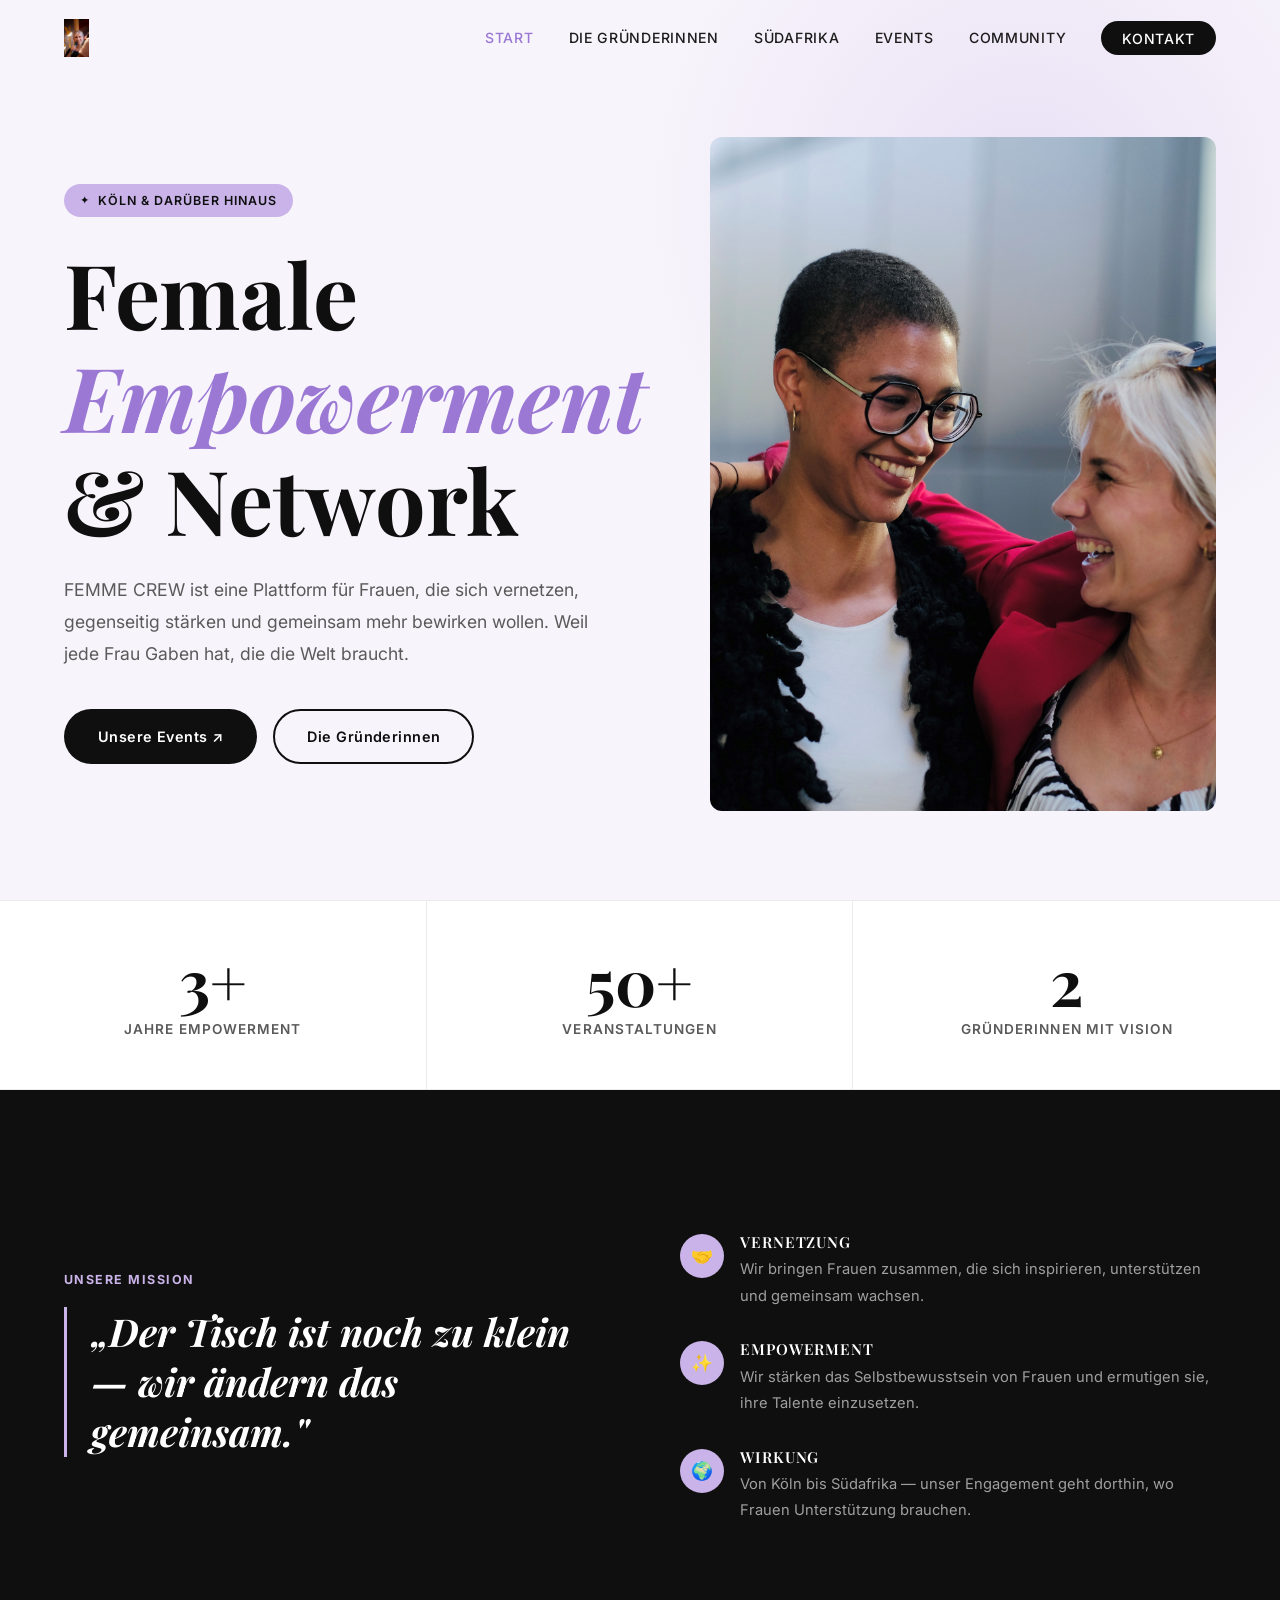
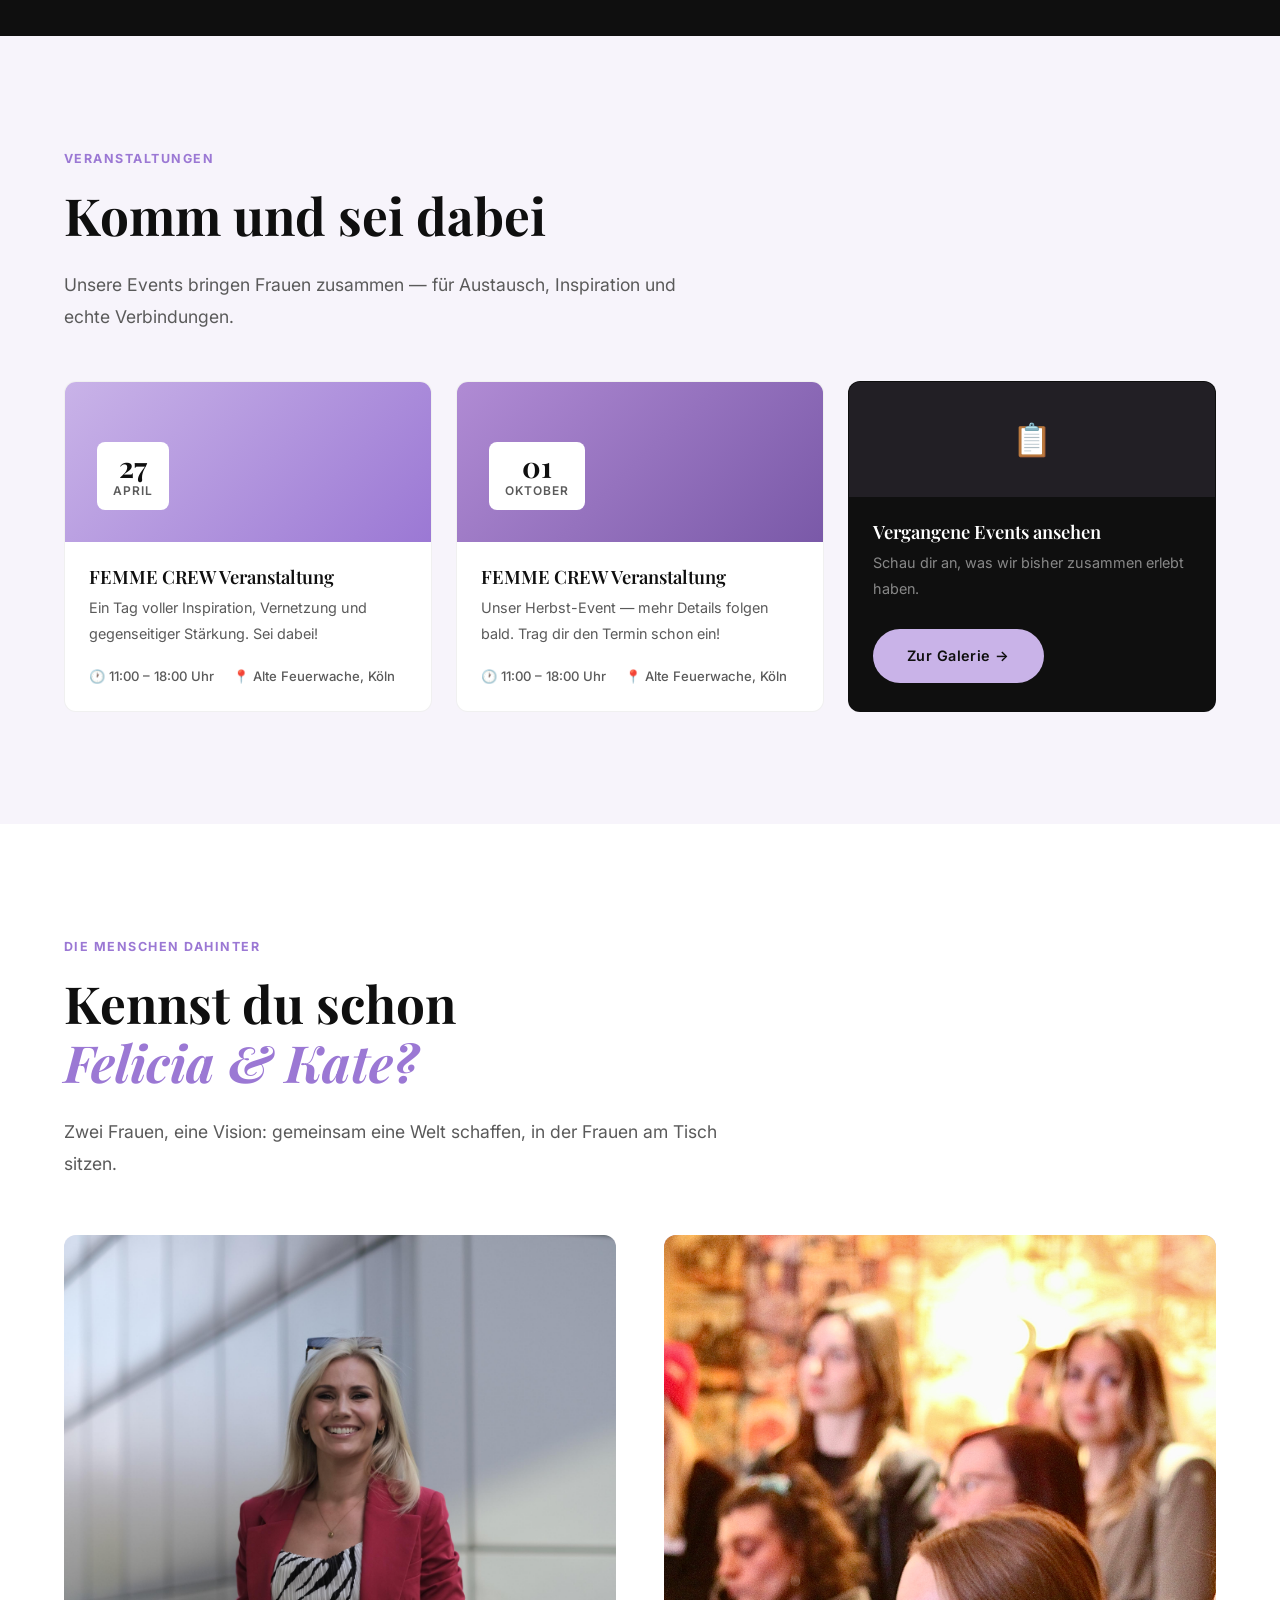
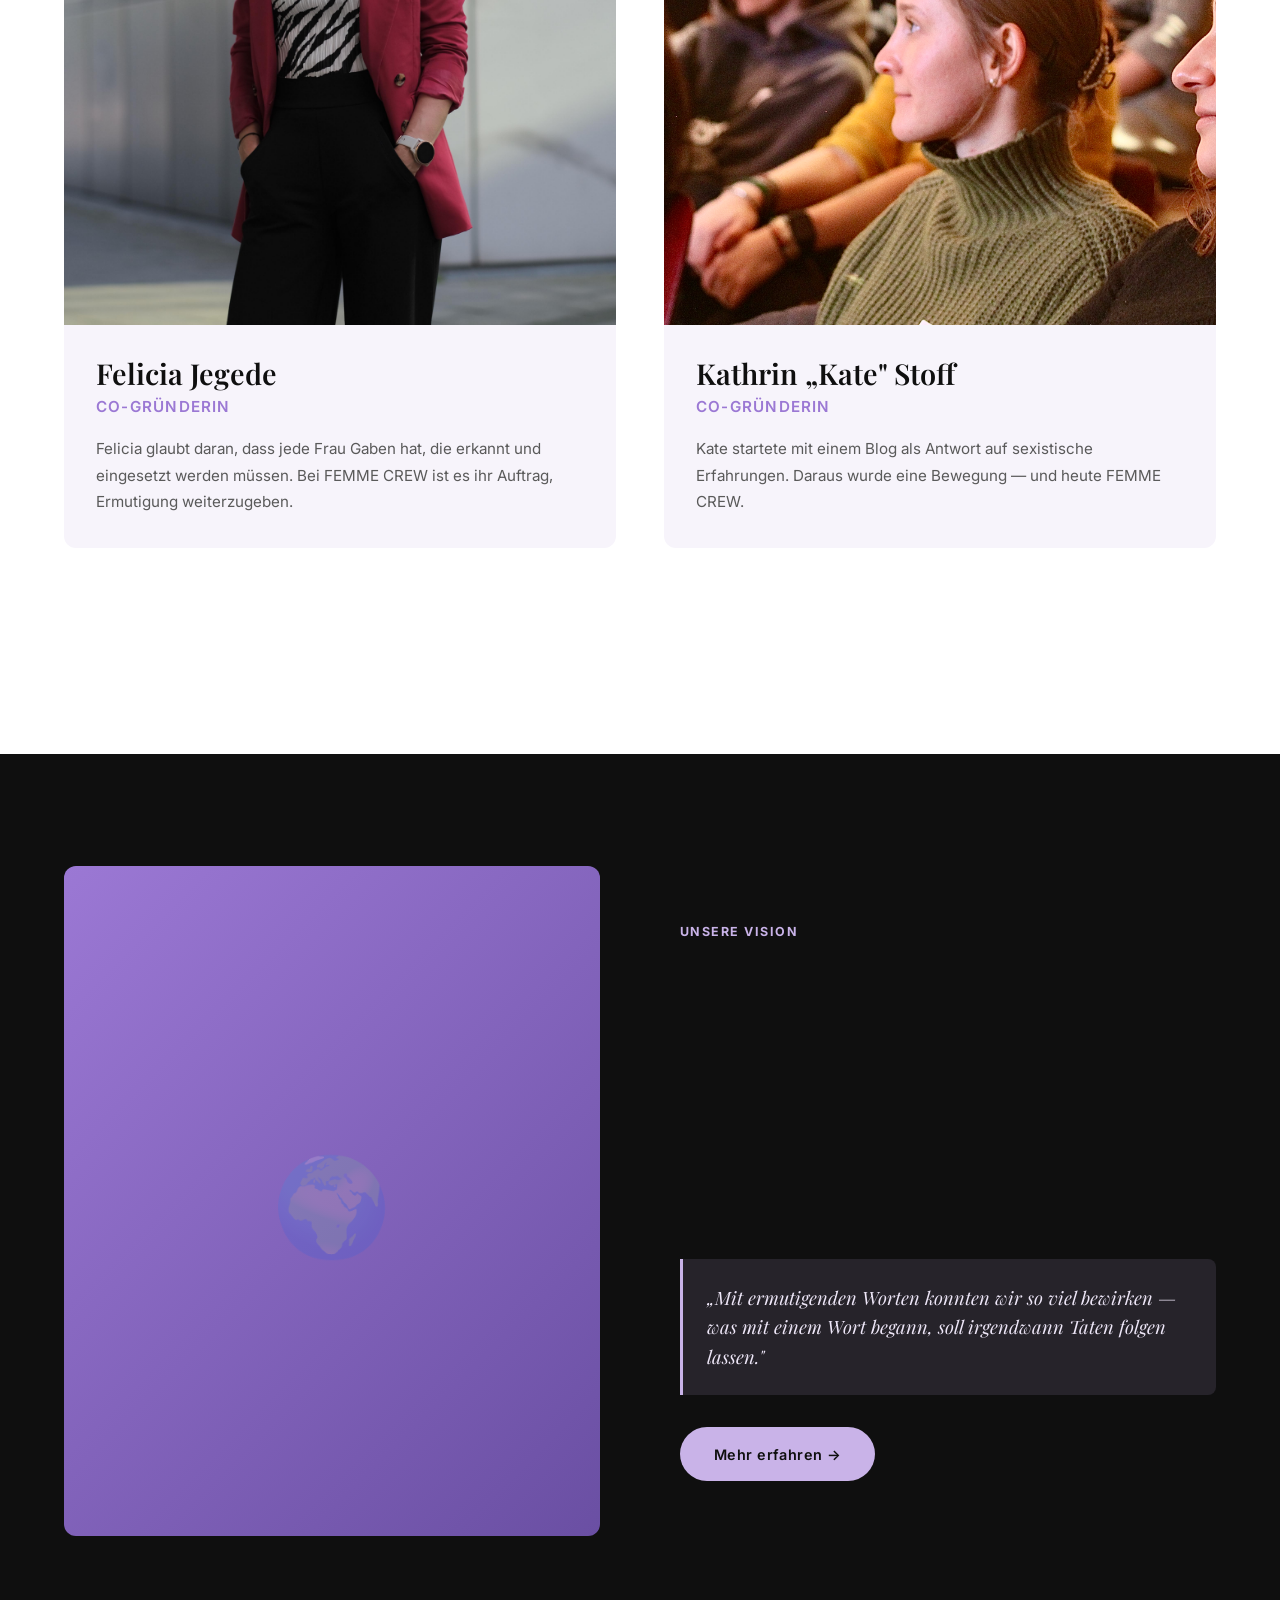
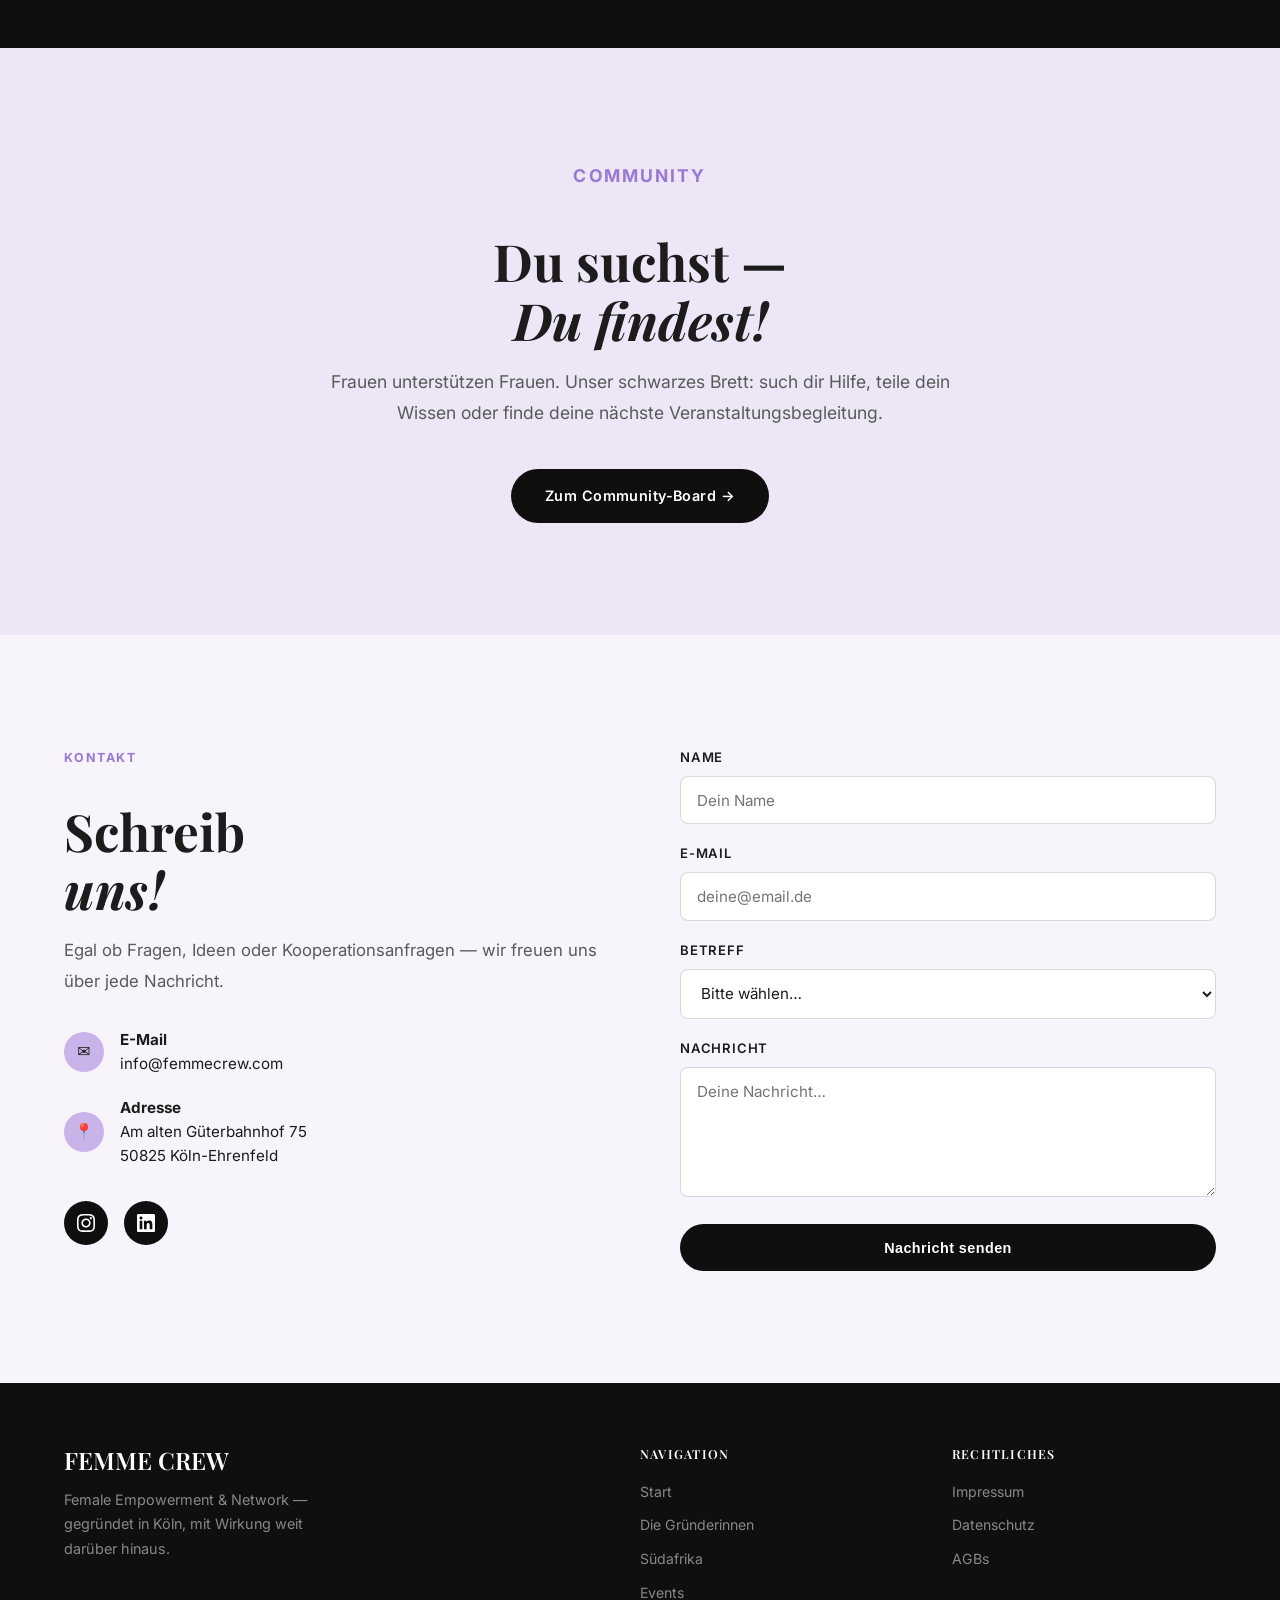
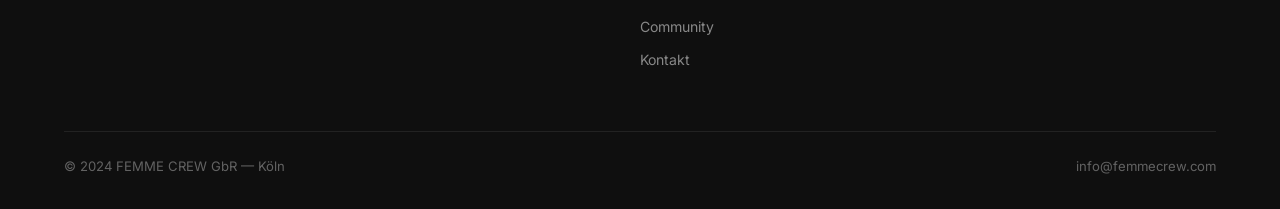
==== commit d6a9ce49: "Wire real images into all pages - Hero: felikate-lachen.jpg (both founders) - Felicia portrait: acda" ====
--- a/index.html
+++ b/index.html
@@ -14,7 +14,9 @@
 
   <!-- NAV -->
   <nav class="nav">
-    <a href="index.html" class="nav-logo">FEMME <span>CREW</span></a>
+    <a href="index.html" class="nav-logo">
+      <img src="images/femme-crew-6a05cdfbf17f9.png" alt="FEMME CREW" style="height:38px;width:auto;display:block;" />
+    </a>
     <ul class="nav-links">
       <li><a href="index.html">Start</a></li>
       <li><a href="gruenderinnen.html">Die Gründerinnen</a></li>
@@ -51,7 +53,7 @@
       </div>
     </div>
     <div class="hero-image">
-      <div class="hero-image-placeholder">FC</div>
+      <img src="images/felikate-lachen.jpg" alt="Felicia und Kate von FEMME CREW" style="width:100%;height:100%;object-fit:cover;" />
     </div>
   </section>
 
@@ -174,7 +176,7 @@
       <div class="founders-grid">
         <div class="founder-card reveal">
           <div class="founder-photo">
-            <div class="founder-photo-placeholder">F</div>
+            <img src="images/acdaadf4-4cad-4210-ae5c-e44e96ffa62f.jpeg" alt="Felicia Jegede" style="width:100%;height:100%;object-fit:cover;" />
           </div>
           <div class="founder-info">
             <h3>Felicia Jegede</h3>
@@ -184,8 +186,8 @@
         </div>
 
         <div class="founder-card reveal">
-          <div class="founder-photo" style="background: linear-gradient(160deg, #d0b8f0, #a07cc8);">
-            <div class="founder-photo-placeholder">K</div>
+          <div class="founder-photo">
+            <img src="images/img_8540.jpg" alt="Kathrin Stoff" style="width:100%;height:100%;object-fit:cover;" />
           </div>
           <div class="founder-info">
             <h3>Kathrin „Kate" Stoff</h3>
--- a/css/style.css
+++ b/css/style.css
@@ -54,6 +54,8 @@
   box-shadow: 0 1px 0 rgba(0,0,0,0.08);
 }
 .nav-logo {
+  display: flex;
+  align-items: center;
   font-family: var(--font-heading);
   font-size: 1.4rem;
   font-weight: 700;
@@ -61,6 +63,7 @@
   color: var(--black);
 }
 .nav-logo span { color: var(--lilac-dark); }
+.nav-logo img { height: 38px; width: auto; display: block; }
 .nav-links { display: flex; gap: 2.2rem; align-items: center; }
 .nav-links a {
   font-size: 0.88rem;
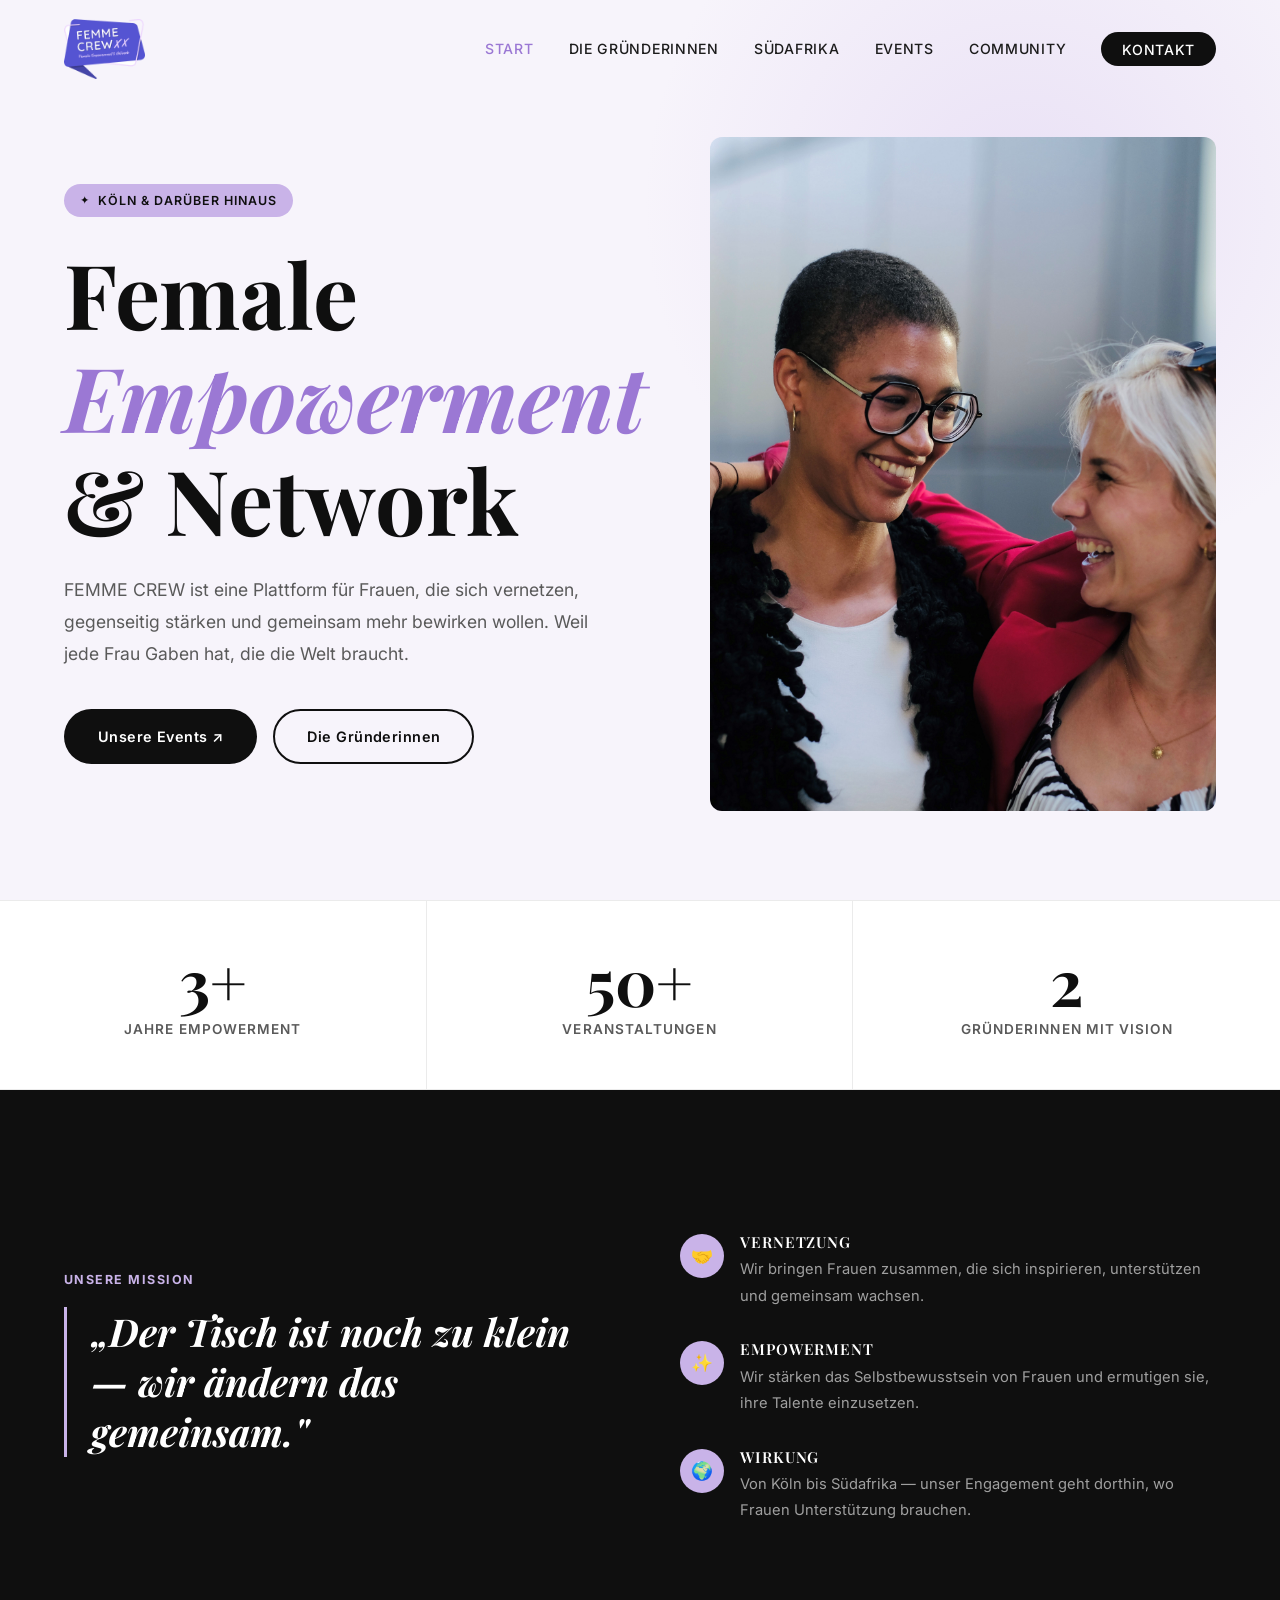
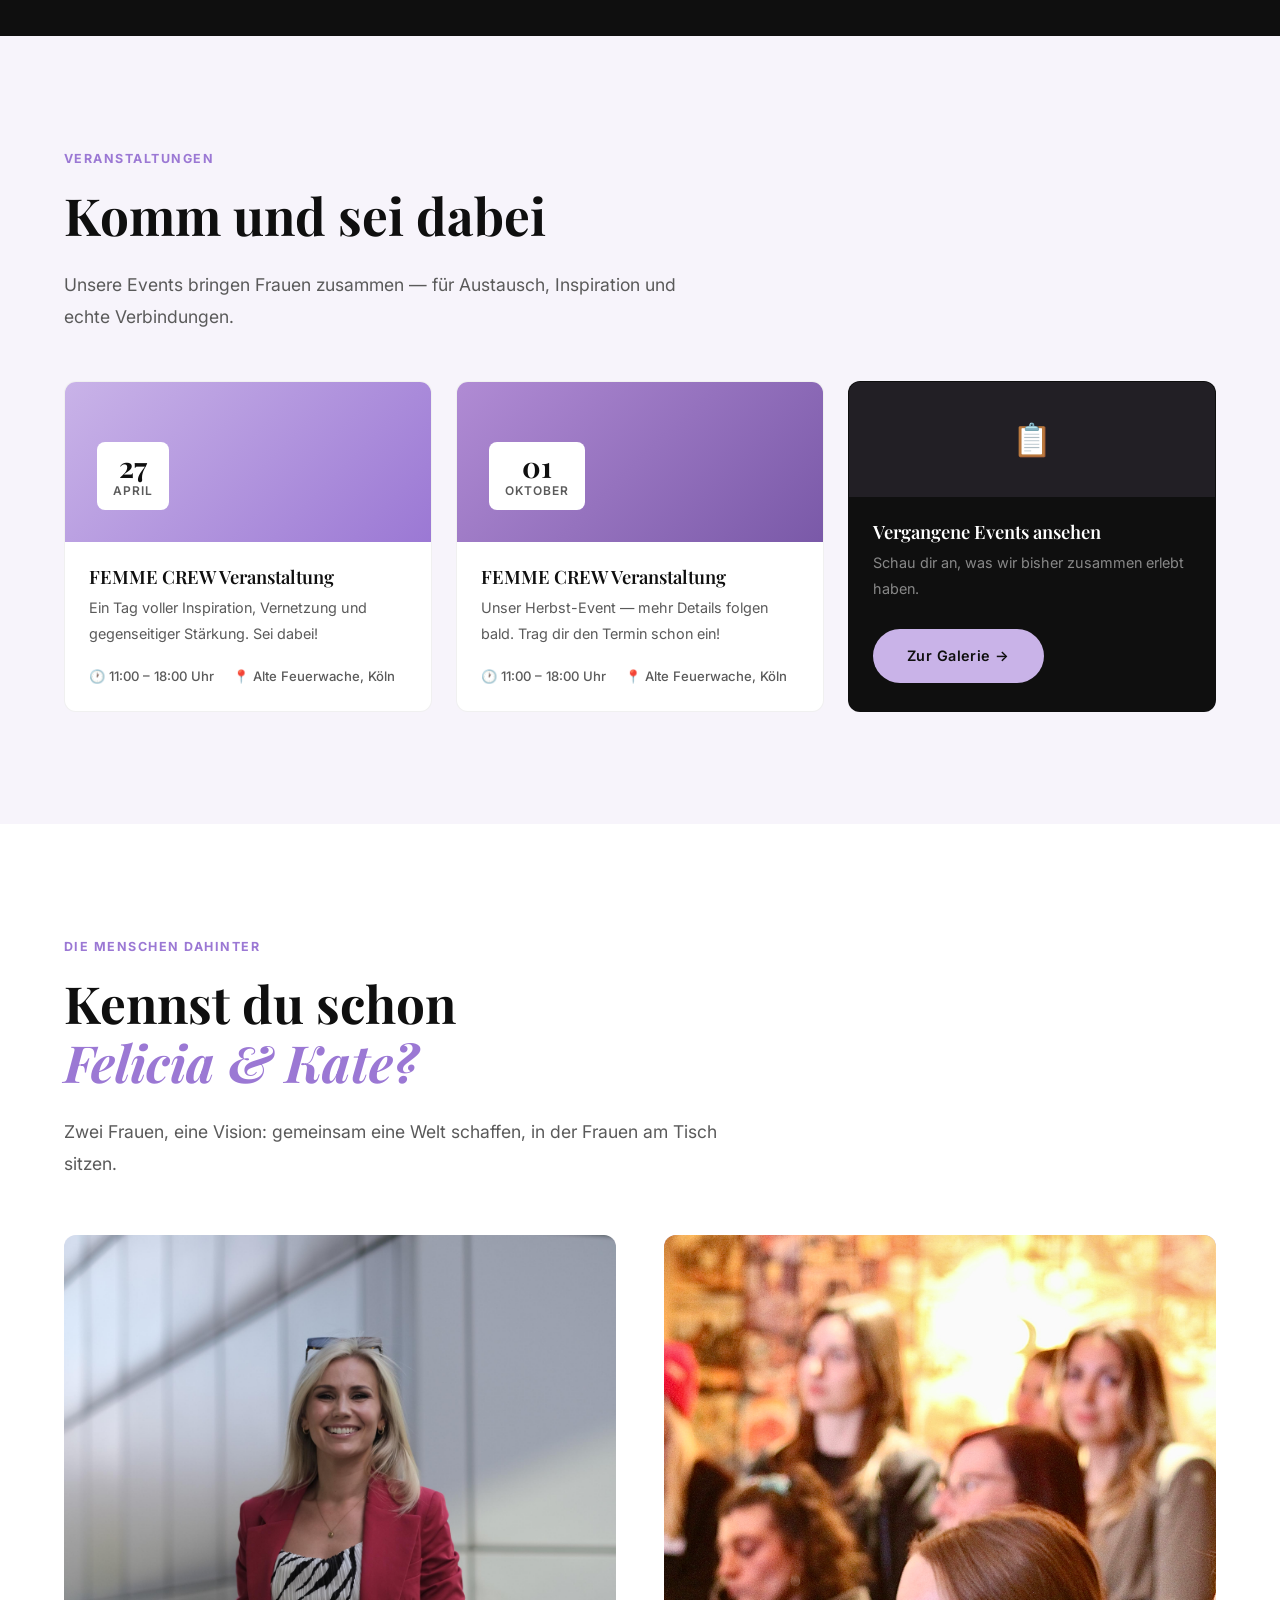
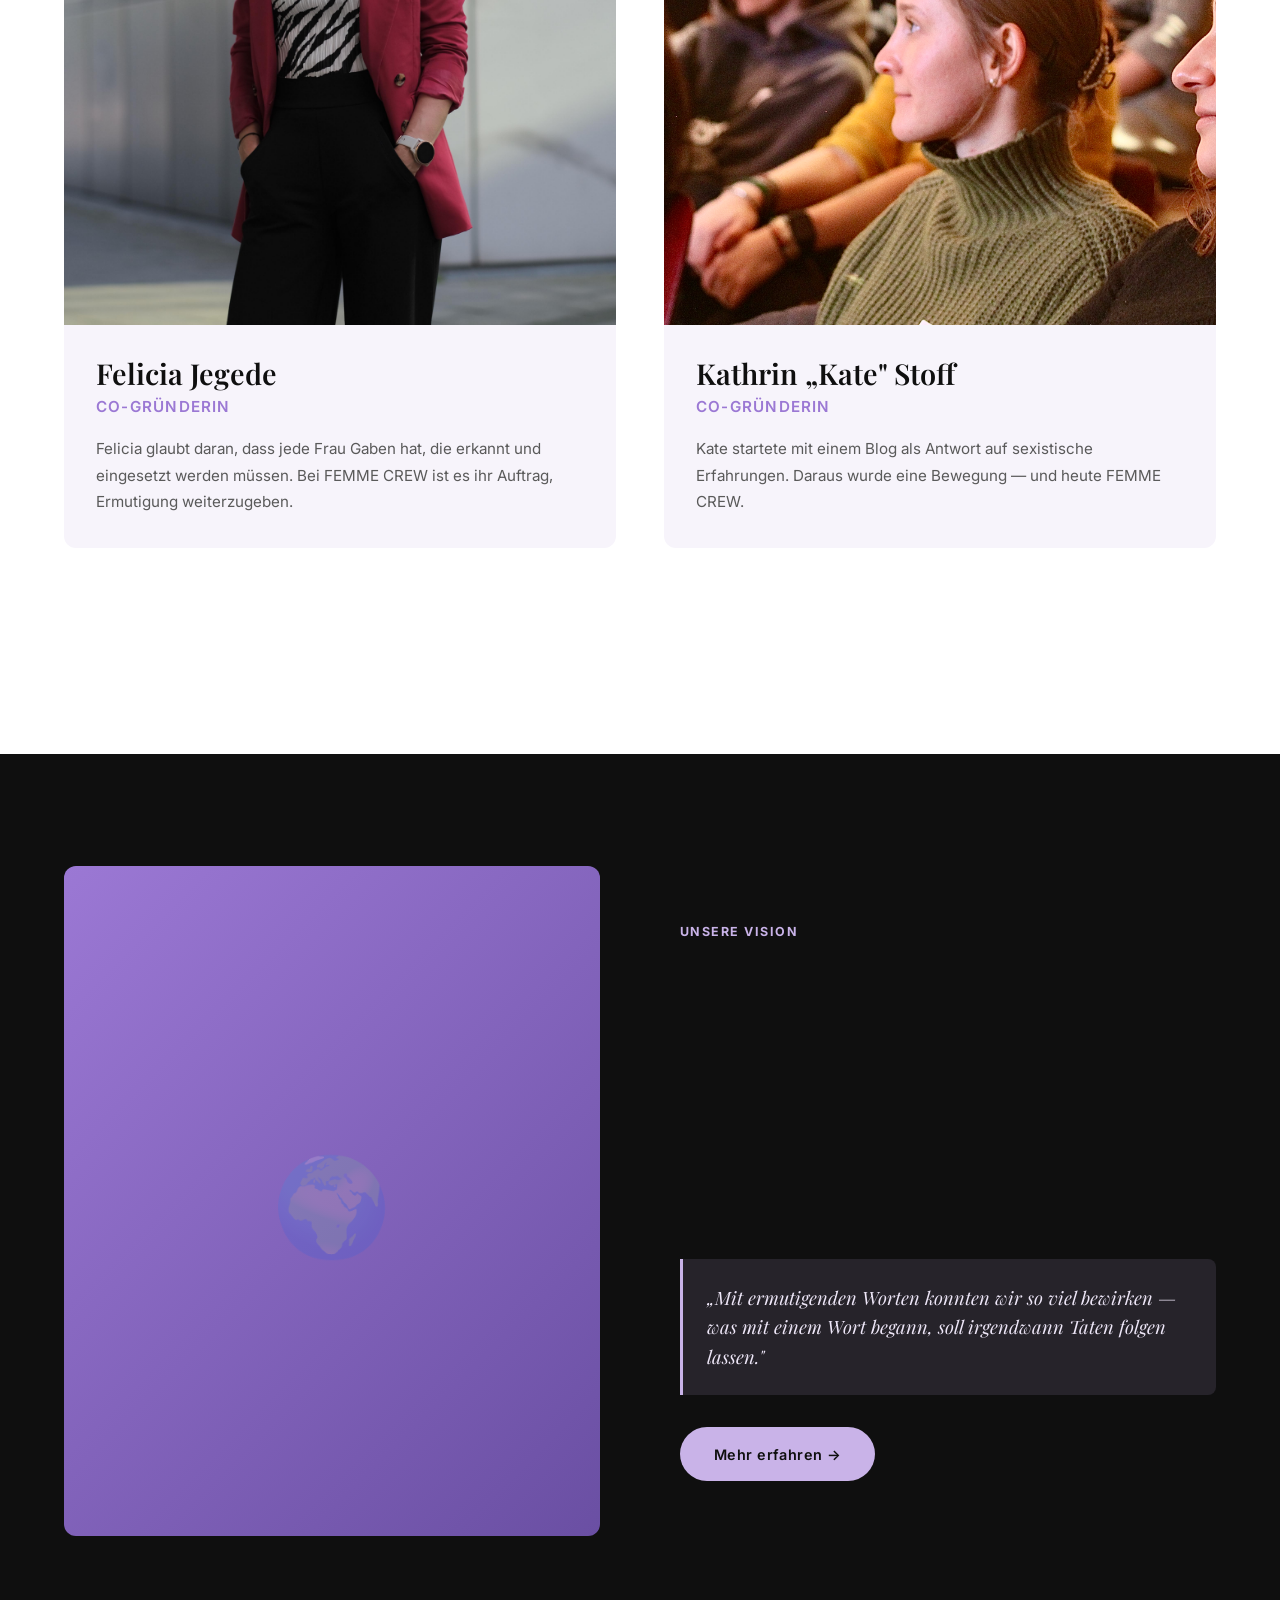
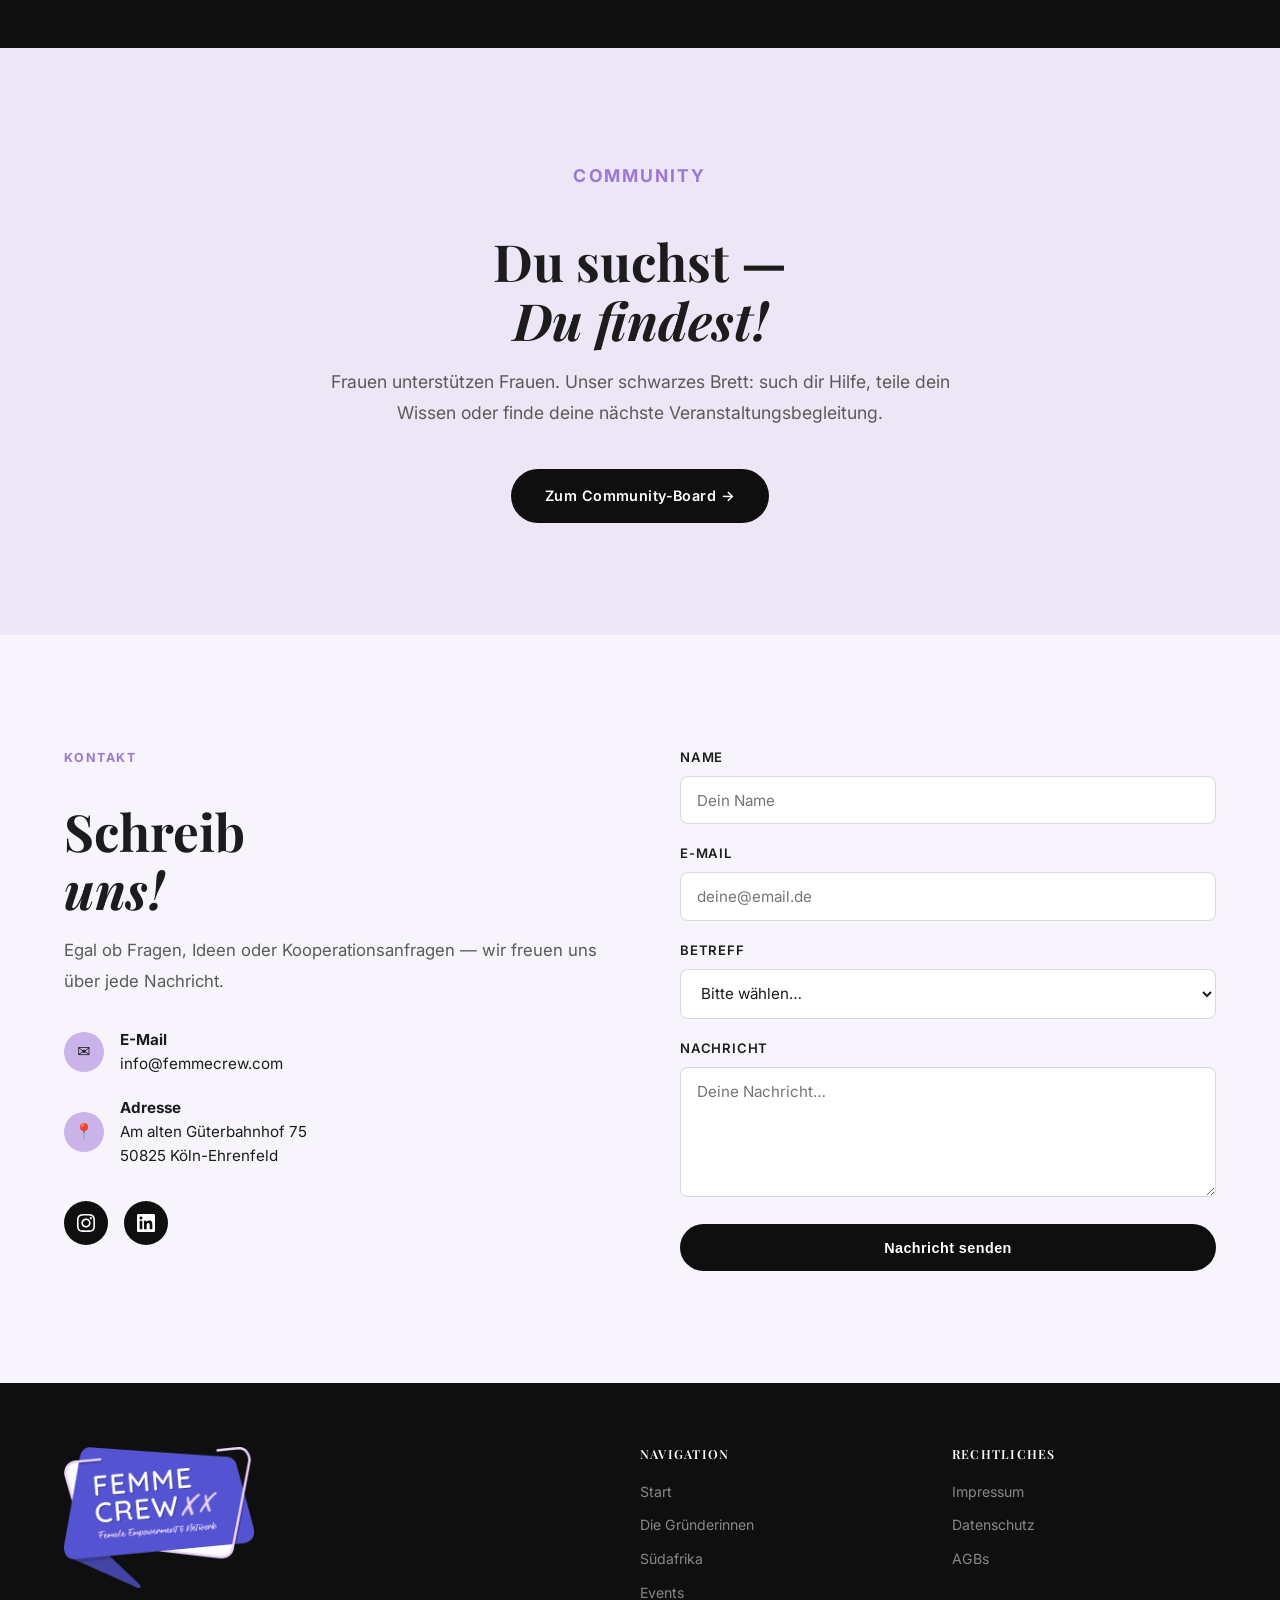
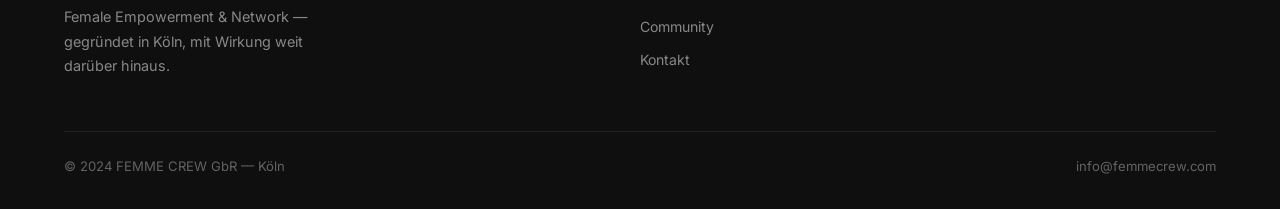
==== commit ea9c3457: "Femme Crew Logo in Navigation, Footer und Favicon einbinden Die Navigation zeigte bisher nicht das L" ====
--- a/index.html
+++ b/index.html
@@ -8,6 +8,10 @@
   <link rel="preconnect" href="https://fonts.googleapis.com" />
   <link rel="preconnect" href="https://fonts.gstatic.com" crossorigin />
   <link href="https://fonts.googleapis.com/css2?family=Playfair+Display:ital,wght@0,600;0,700;1,600;1,700&family=Inter:wght@400;500;600&display=swap" rel="stylesheet" />
+  <link rel="icon" href="favicon.ico" sizes="any" />
+  <link rel="icon" type="image/png" href="images/favicon-32.png" sizes="32x32" />
+  <link rel="icon" type="image/png" href="images/favicon-192.png" sizes="192x192" />
+  <link rel="apple-touch-icon" href="images/apple-touch-icon.png" />
   <link rel="stylesheet" href="css/style.css" />
 </head>
 <body>
@@ -15,7 +19,7 @@
   <!-- NAV -->
   <nav class="nav">
     <a href="index.html" class="nav-logo">
-      <img src="images/femme-crew-6a05cdfbf17f9.png" alt="FEMME CREW" style="height:38px;width:auto;display:block;" />
+      <img src="images/femme-crew-logo.png" srcset="images/femme-crew-logo.png 1x, images/femme-crew-logo@2x.png 2x" alt="FEMME CREW — Female Empowerment &amp; Network" width="800" height="592" />
     </a>
     <ul class="nav-links">
       <li><a href="index.html">Start</a></li>
@@ -301,7 +305,7 @@
   <footer class="footer">
     <div class="footer-grid">
       <div class="footer-brand">
-        <h3>FEMME CREW</h3>
+        <a href="index.html"><img class="footer-logo" src="images/femme-crew-logo.png" alt="FEMME CREW — Female Empowerment &amp; Network" width="800" height="592" /></a>
         <p>Female Empowerment &amp; Network — gegründet in Köln, mit Wirkung weit darüber hinaus.</p>
       </div>
       <div class="footer-links">
--- a/css/style.css
+++ b/css/style.css
@@ -63,7 +63,7 @@
   color: var(--black);
 }
 .nav-logo span { color: var(--lilac-dark); }
-.nav-logo img { height: 38px; width: auto; display: block; }
+.nav-logo img { height: 60px; width: auto; display: block; }
 .nav-links { display: flex; gap: 2.2rem; align-items: center; }
 .nav-links a {
   font-size: 0.88rem;
@@ -519,6 +519,7 @@
   margin-right: auto;
 }
 .footer-brand h3 { font-family: var(--font-heading); font-size: 1.5rem; margin-bottom: 0.8rem; }
+.footer-logo { display: block; width: 190px; max-width: 100%; height: auto; margin-bottom: 1.1rem; }
 .footer-brand p { color: rgba(255,255,255,0.5); font-size: 0.9rem; max-width: 30ch; line-height: 1.7; }
 .footer-links h4 { color: var(--white); font-size: 0.78rem; letter-spacing: 0.1em; margin-bottom: 1.2rem; }
 .footer-links a {
@@ -601,6 +602,7 @@
 
 @media (max-width: 600px) {
   .section { padding: 5rem 5%; }
+  .nav-logo img { height: 48px; }
   .footer-grid { grid-template-columns: 1fr; }
   .footer-bottom { flex-direction: column; text-align: center; }
   .hero-actions { flex-direction: column; }
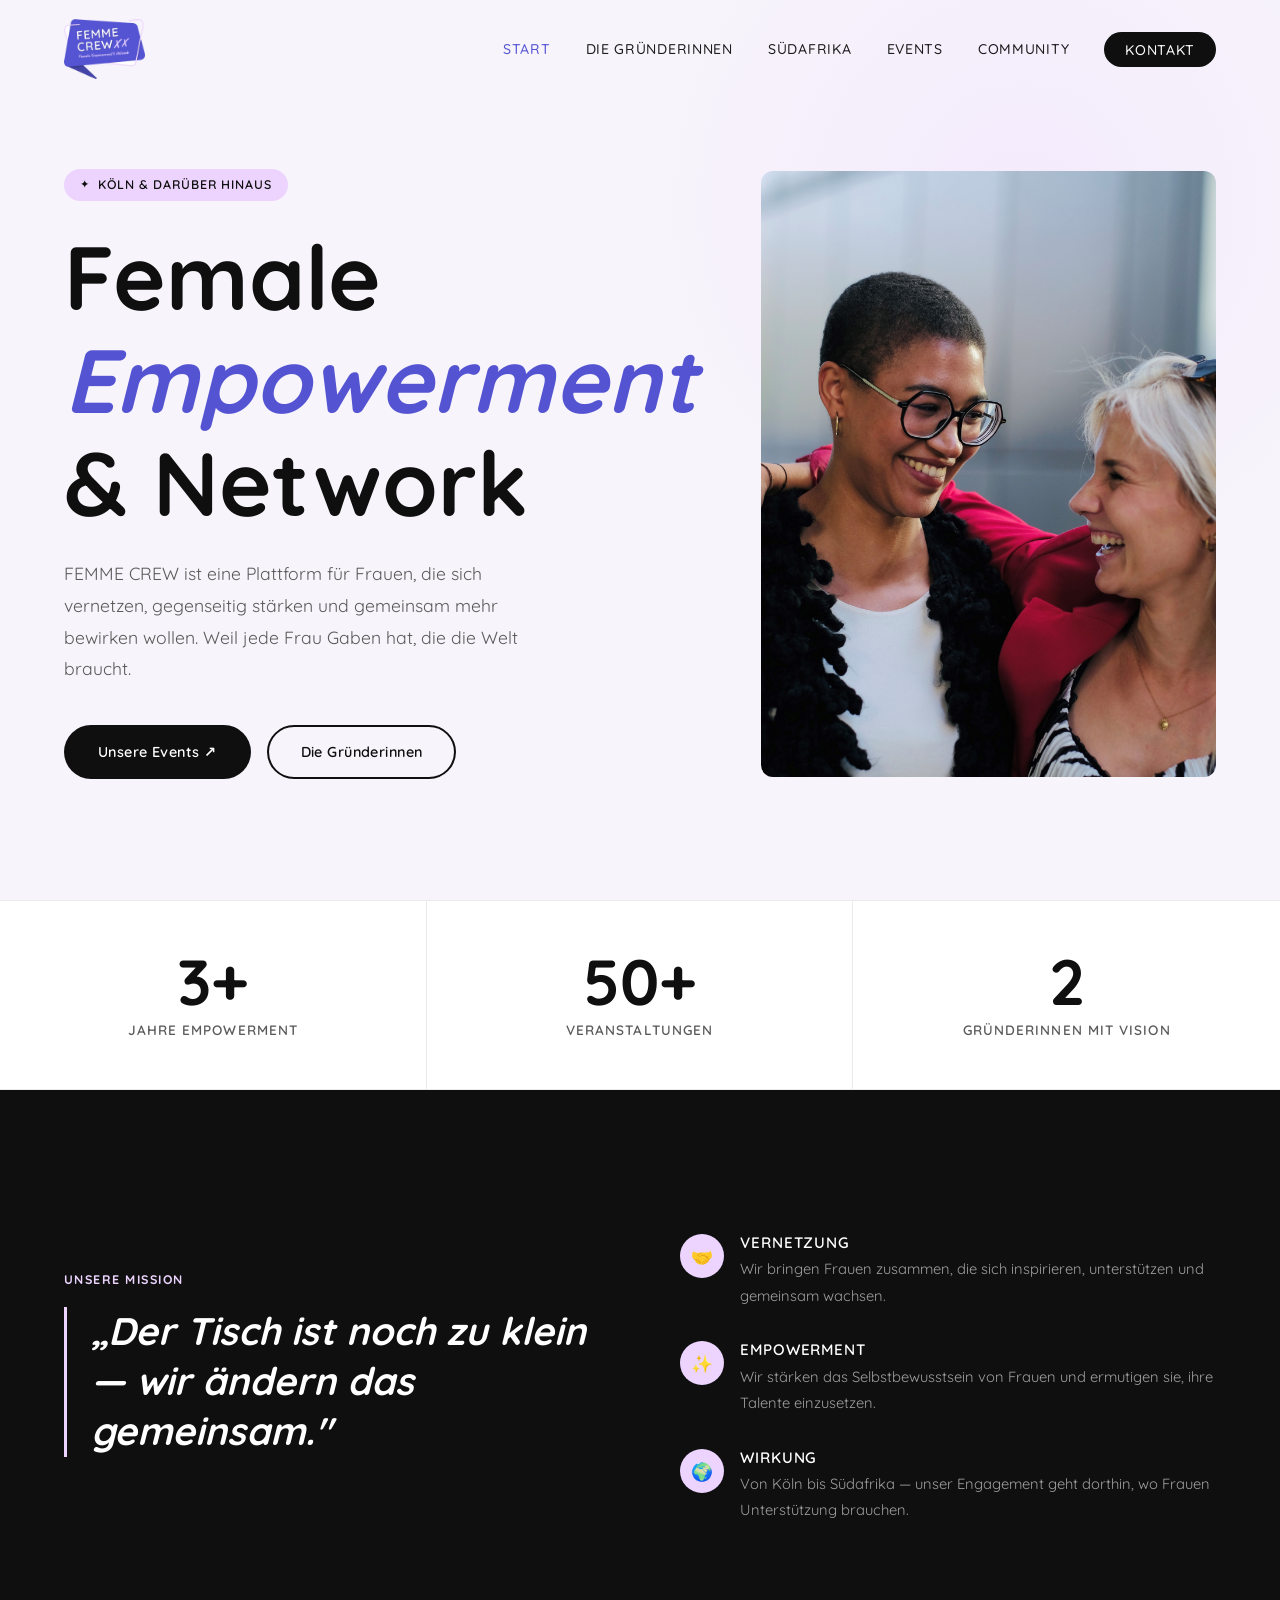
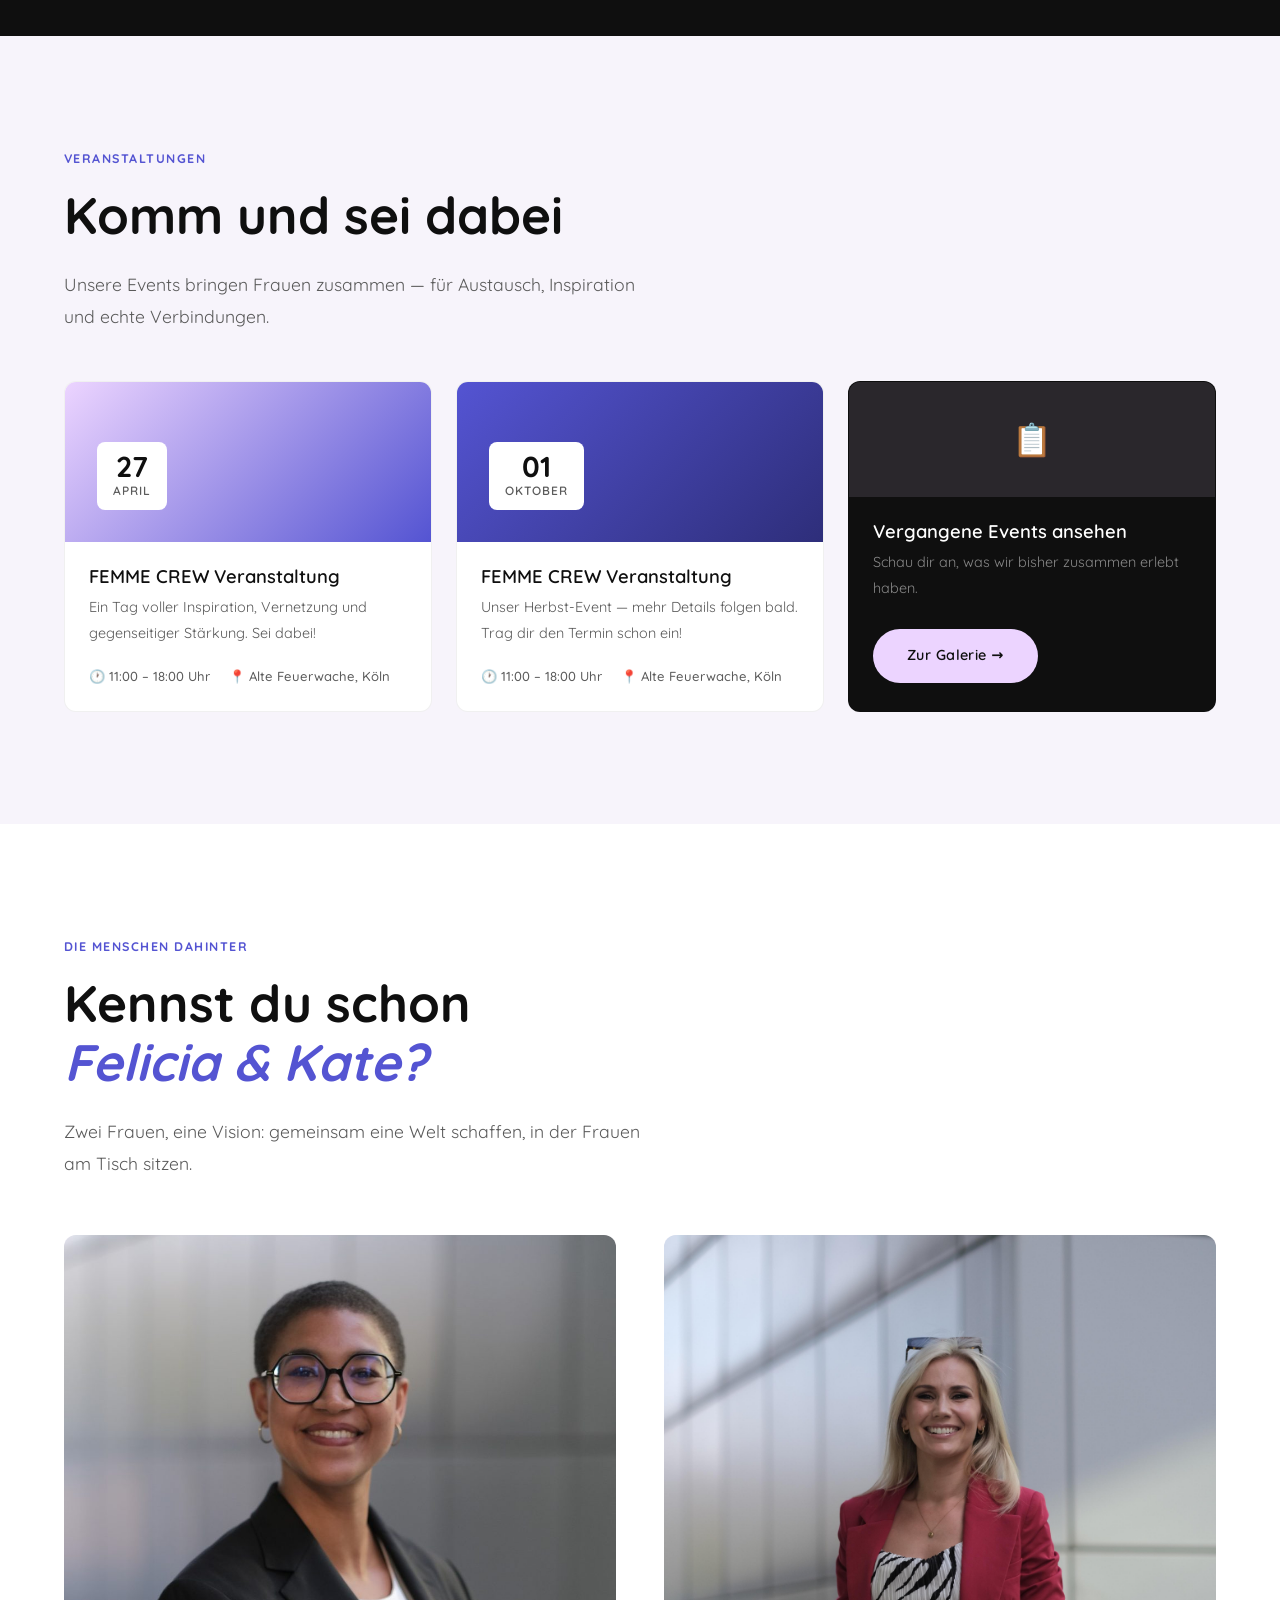
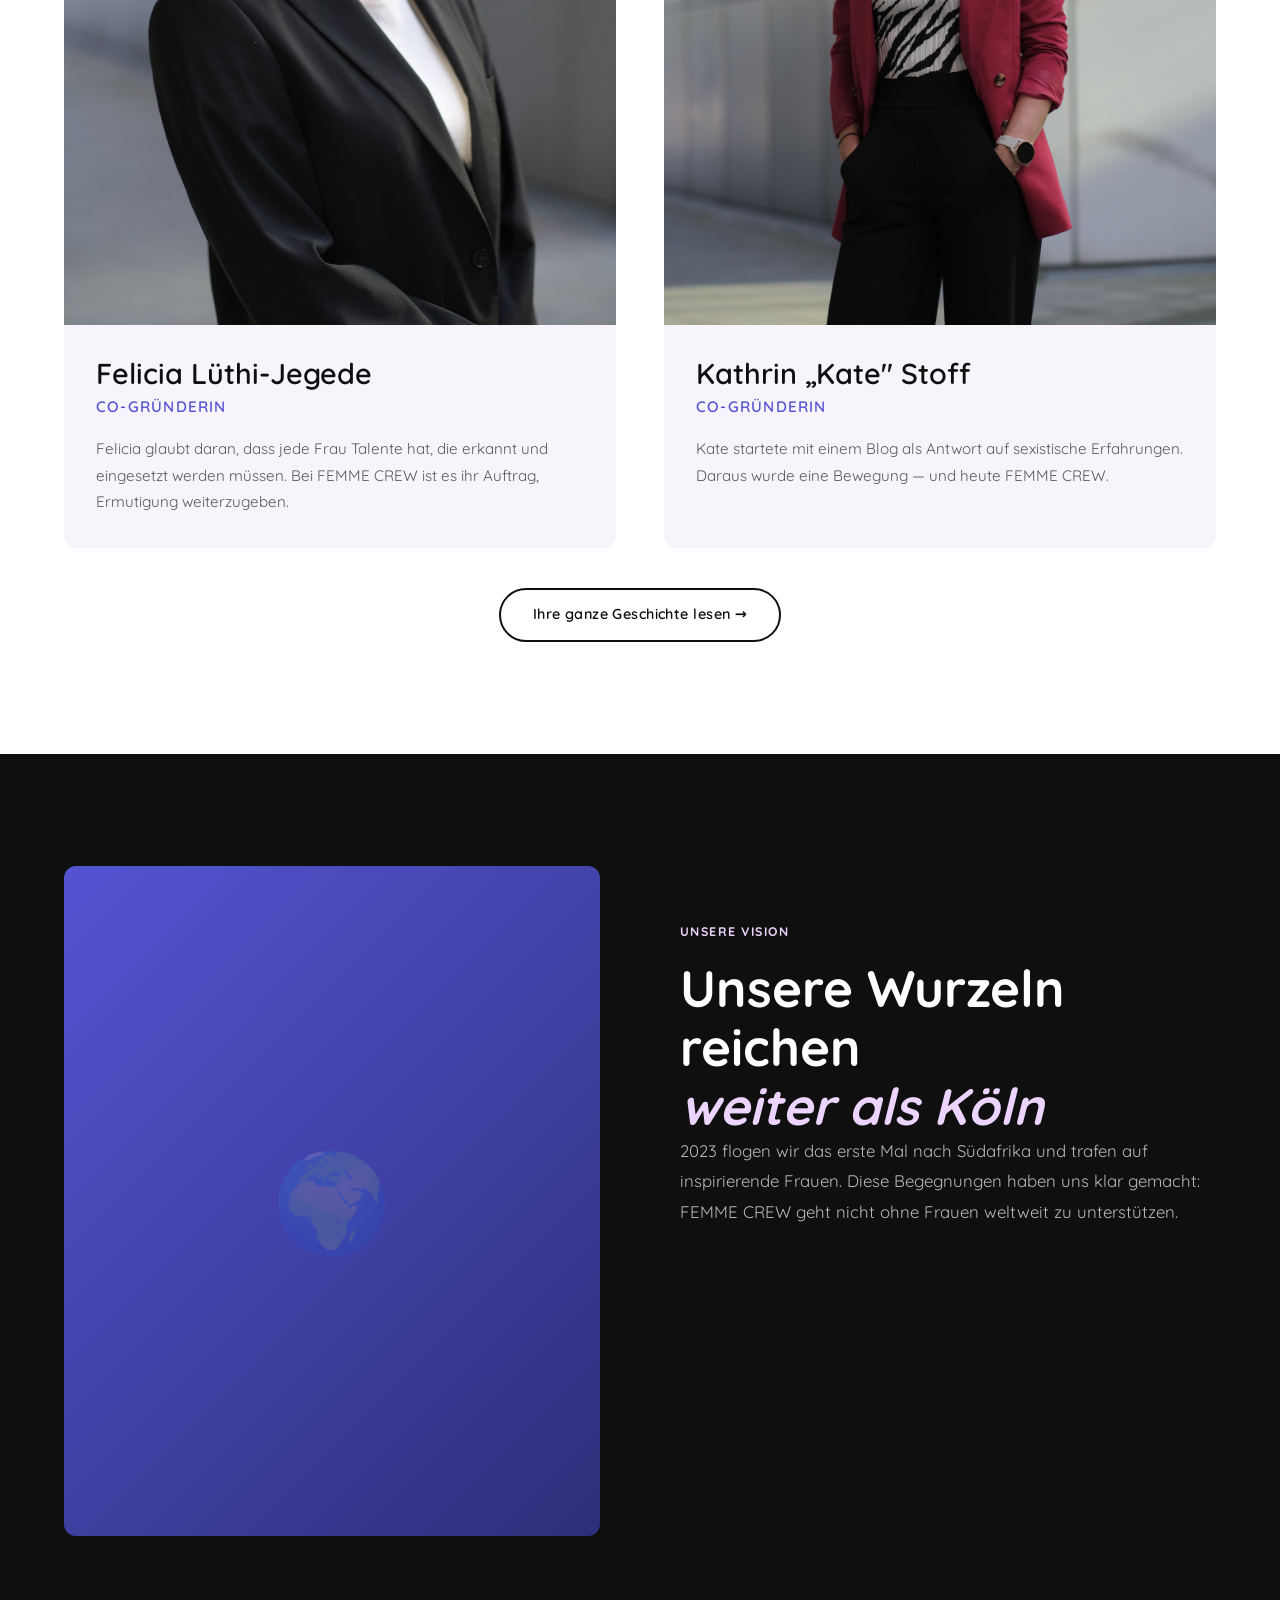
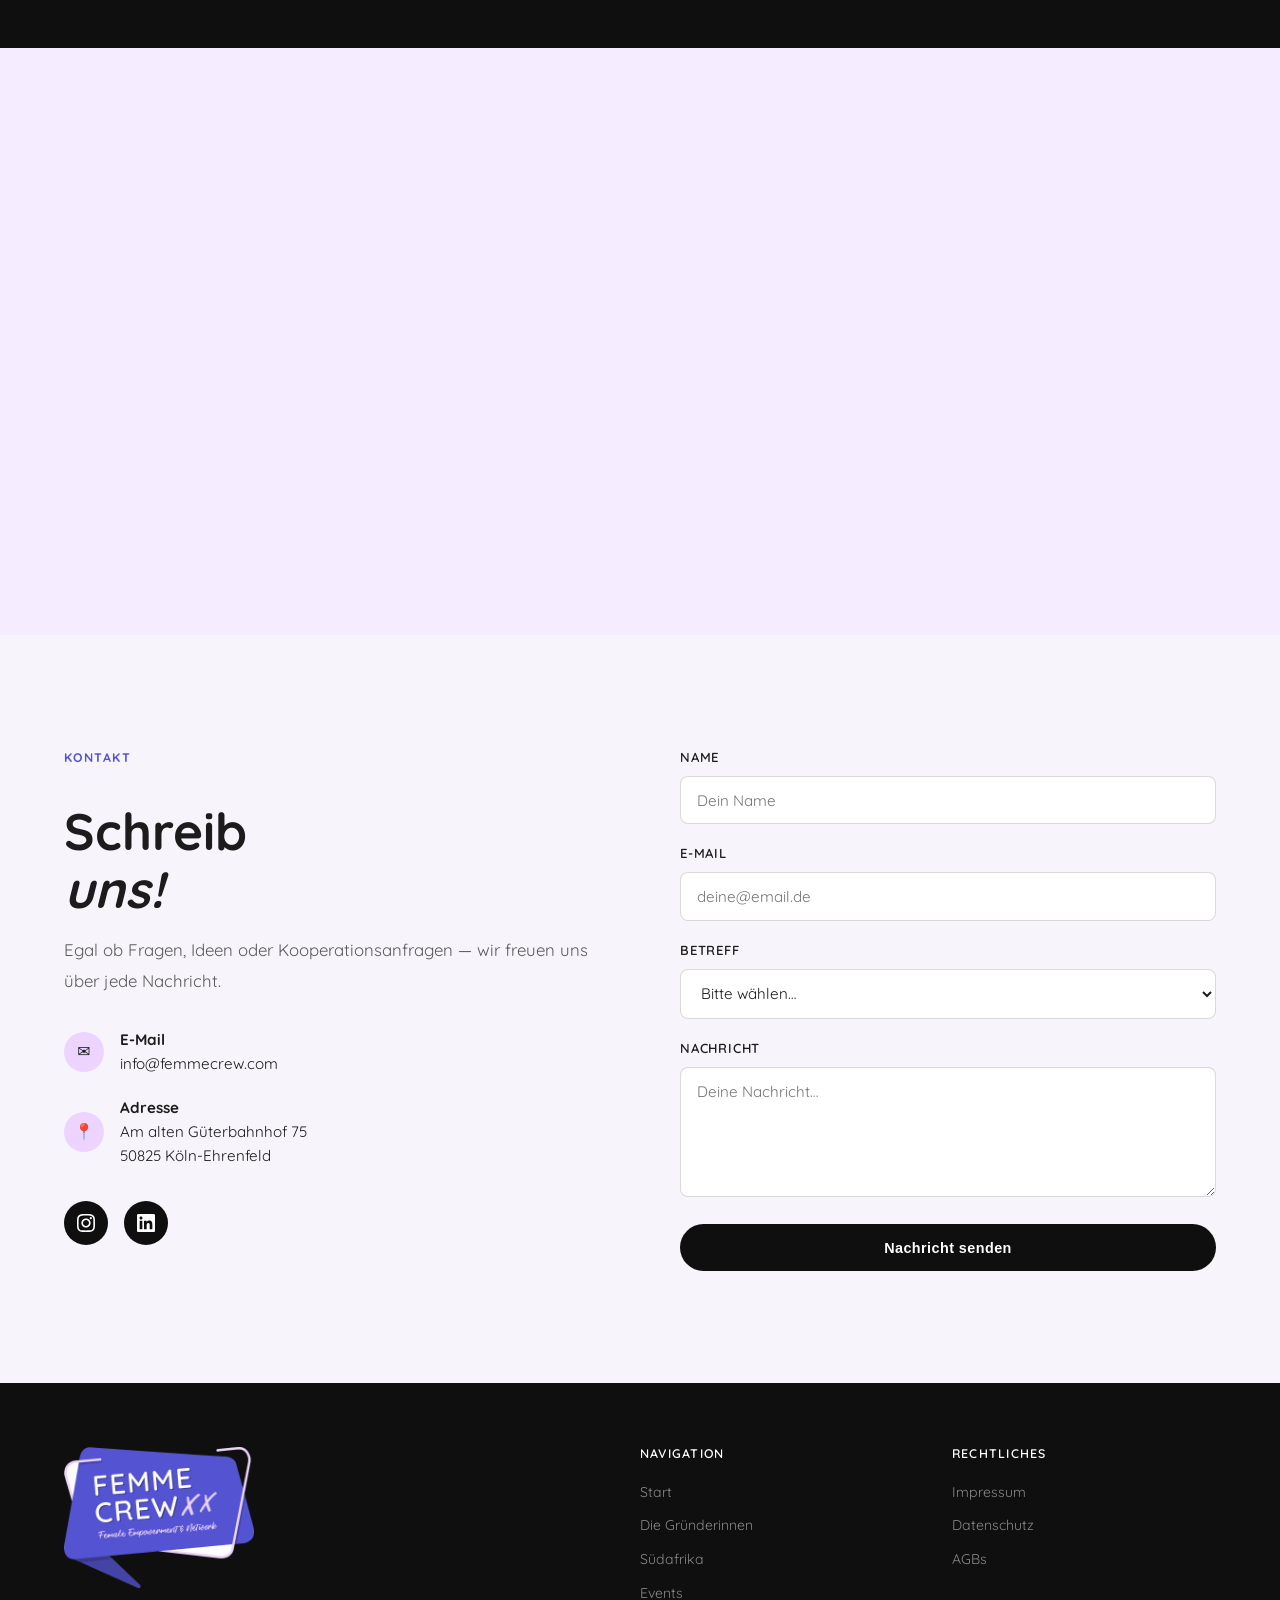
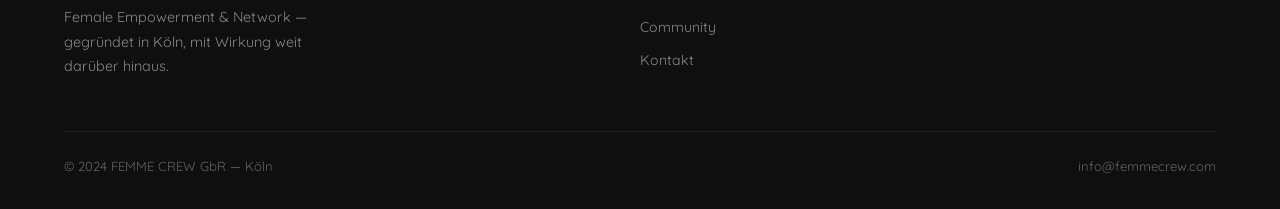
==== commit 297d751c: "Markenfarben, Quicksand-Schrift und Gründerinnen-Seite überarbeiten Farben & Typografie: - CSS-Varia" ====
--- a/index.html
+++ b/index.html
@@ -7,7 +7,7 @@
   <meta name="description" content="FEMME CREW ist eine Plattform für junge Frauen in Köln, die sich vernetzen, gegenseitig unterstützen und gemeinsam wachsen." />
   <link rel="preconnect" href="https://fonts.googleapis.com" />
   <link rel="preconnect" href="https://fonts.gstatic.com" crossorigin />
-  <link href="https://fonts.googleapis.com/css2?family=Playfair+Display:ital,wght@0,600;0,700;1,600;1,700&family=Inter:wght@400;500;600&display=swap" rel="stylesheet" />
+  <link href="https://fonts.googleapis.com/css2?family=Quicksand:wght@400;500;600;700&display=swap" rel="stylesheet" />
   <link rel="icon" href="favicon.ico" sizes="any" />
   <link rel="icon" type="image/png" href="images/favicon-32.png" sizes="32x32" />
   <link rel="icon" type="image/png" href="images/favicon-192.png" sizes="192x192" />
@@ -140,7 +140,7 @@
         </article>
 
         <article class="event-card reveal">
-          <div class="event-card-header" style="background: linear-gradient(135deg, #b08bd4, #7a59a8);">
+          <div class="event-card-header" style="background: linear-gradient(135deg, var(--lilac-dark), var(--lilac-deep));">
             <div class="event-date">
               <div class="day">01</div>
               <div class="month">Oktober</div>
@@ -157,7 +157,7 @@
         </article>
 
         <article class="event-card reveal" style="background: var(--black);">
-          <div class="event-card-header" style="background: rgba(201,179,232,0.1); min-height: 80px; align-items: center; justify-content: center;">
+          <div class="event-card-header" style="background: rgba(236,212,255,0.12); min-height: 80px; align-items: center; justify-content: center;">
             <span style="font-size: 2rem;">📋</span>
           </div>
           <div class="event-body">
@@ -180,18 +180,18 @@
       <div class="founders-grid">
         <div class="founder-card reveal">
           <div class="founder-photo">
-            <img src="images/acdaadf4-4cad-4210-ae5c-e44e96ffa62f.jpeg" alt="Felicia Jegede" style="width:100%;height:100%;object-fit:cover;" />
+            <img src="images/felicia-luethi-jegede.jpg" alt="Felicia Lüthi-Jegede" style="width:100%;height:100%;object-fit:cover;" />
           </div>
           <div class="founder-info">
-            <h3>Felicia Jegede</h3>
+            <h3>Felicia Lüthi-Jegede</h3>
             <p class="founder-title">Co-Gründerin</p>
-            <p>Felicia glaubt daran, dass jede Frau Gaben hat, die erkannt und eingesetzt werden müssen. Bei FEMME CREW ist es ihr Auftrag, Ermutigung weiterzugeben.</p>
+            <p>Felicia glaubt daran, dass jede Frau Talente hat, die erkannt und eingesetzt werden müssen. Bei FEMME CREW ist es ihr Auftrag, Ermutigung weiterzugeben.</p>
           </div>
         </div>
 
         <div class="founder-card reveal">
           <div class="founder-photo">
-            <img src="images/img_8540.jpg" alt="Kathrin Stoff" style="width:100%;height:100%;object-fit:cover;" />
+            <img src="images/acdaadf4-4cad-4210-ae5c-e44e96ffa62f.jpeg" alt="Kathrin Stoff" style="width:100%;height:100%;object-fit:cover;" />
           </div>
           <div class="founder-info">
             <h3>Kathrin „Kate" Stoff</h3>
--- a/css/style.css
+++ b/css/style.css
@@ -1,14 +1,15 @@
 :root {
-  --lilac: #c9b3e8;
-  --lilac-light: #ede6f7;
-  --lilac-dark: #9b78d4;
+  --lilac: #ECD4FF;
+  --lilac-light: #f6ecff;
+  --lilac-dark: #5454D2;
+  --lilac-deep: #2e2e7a;
   --black: #0f0f0f;
   --dark: #1c1c1c;
   --mid: #5a5a5a;
   --light: #f7f4fb;
   --white: #ffffff;
-  --font-heading: 'Playfair Display', Georgia, serif;
-  --font-body: 'Inter', system-ui, sans-serif;
+  --font-heading: 'Quicksand', system-ui, sans-serif;
+  --font-body: 'Quicksand', system-ui, sans-serif;
   --radius: 2px;
   --transition: 0.3s ease;
 }
@@ -313,6 +314,7 @@
   border-radius: 12px;
   overflow: hidden;
 }
+.founder-card-sticky { position: sticky; top: 6rem; }
 .founder-photo {
   aspect-ratio: 4/5;
   background: var(--lilac);
@@ -349,7 +351,7 @@
   border-radius: 12px;
   overflow: hidden;
   aspect-ratio: 4/5;
-  background: linear-gradient(135deg, var(--lilac-dark), #6a4fa3);
+  background: linear-gradient(135deg, var(--lilac-dark), var(--lilac-deep));
 }
 .southafrica-visual-text {
   position: absolute;
@@ -362,7 +364,7 @@
   color: rgba(255,255,255,0.15);
 }
 .southafrica-quote {
-  background: rgba(201,179,232,0.12);
+  background: rgba(236,212,255,0.12);
   border-left: 3px solid var(--lilac);
   border-radius: 0 8px 8px 0;
   padding: 1.5rem;
@@ -567,6 +569,15 @@
 .page-header h1 { font-size: clamp(2.5rem, 6vw, 4.5rem); color: var(--black); }
 .page-header p { font-size: 1.1rem; max-width: 50ch; margin-top: 1rem; }
 
+/* ─── TIMELINE ───────────────────────────────────── */
+.timeline-wrap {
+  margin-top: 2rem;
+  border-radius: 12px;
+  overflow: hidden;
+  box-shadow: 0 8px 32px rgba(0,0,0,0.1);
+}
+.timeline-wrap img { width: 100%; height: auto; display: block; }
+
 /* ─── PROSE ──────────────────────────────────────── */
 .prose { max-width: 720px; }
 .prose h2 { margin: 2.5rem 0 1rem; color: var(--black); font-size: 1.5rem; }
@@ -590,6 +601,7 @@
   .hero-image { aspect-ratio: 4/3; }
   .mission-grid { grid-template-columns: 1fr; gap: 3rem; }
   .founders-grid { grid-template-columns: 1fr; }
+  .founder-card-sticky { position: static; }
   .southafrica-grid { grid-template-columns: 1fr; }
   .contact-grid { grid-template-columns: 1fr; gap: 3rem; }
   .stats { grid-template-columns: 1fr; }
@@ -603,6 +615,8 @@
 @media (max-width: 600px) {
   .section { padding: 5rem 5%; }
   .nav-logo img { height: 48px; }
+  .timeline-wrap { overflow-x: auto; -webkit-overflow-scrolling: touch; }
+  .timeline-wrap img { width: auto; max-width: none; height: 280px; }
   .footer-grid { grid-template-columns: 1fr; }
   .footer-bottom { flex-direction: column; text-align: center; }
   .hero-actions { flex-direction: column; }
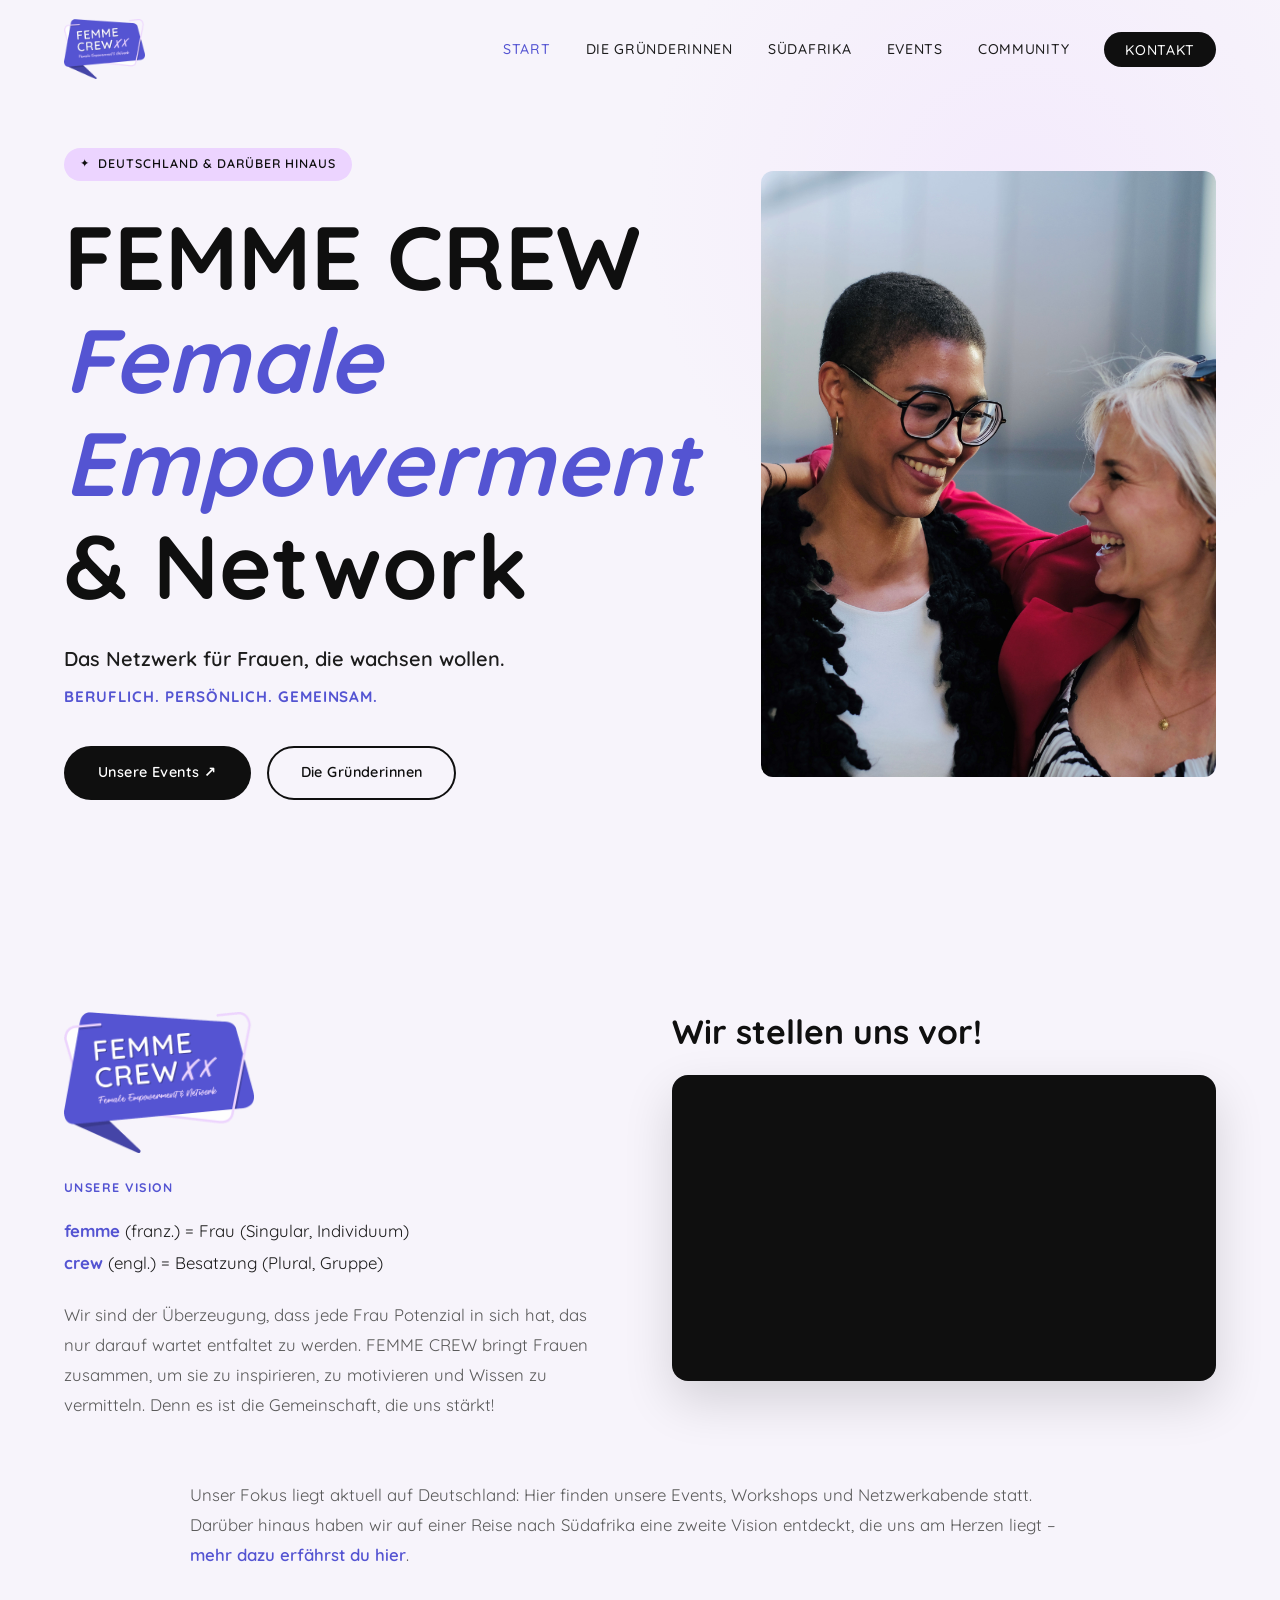
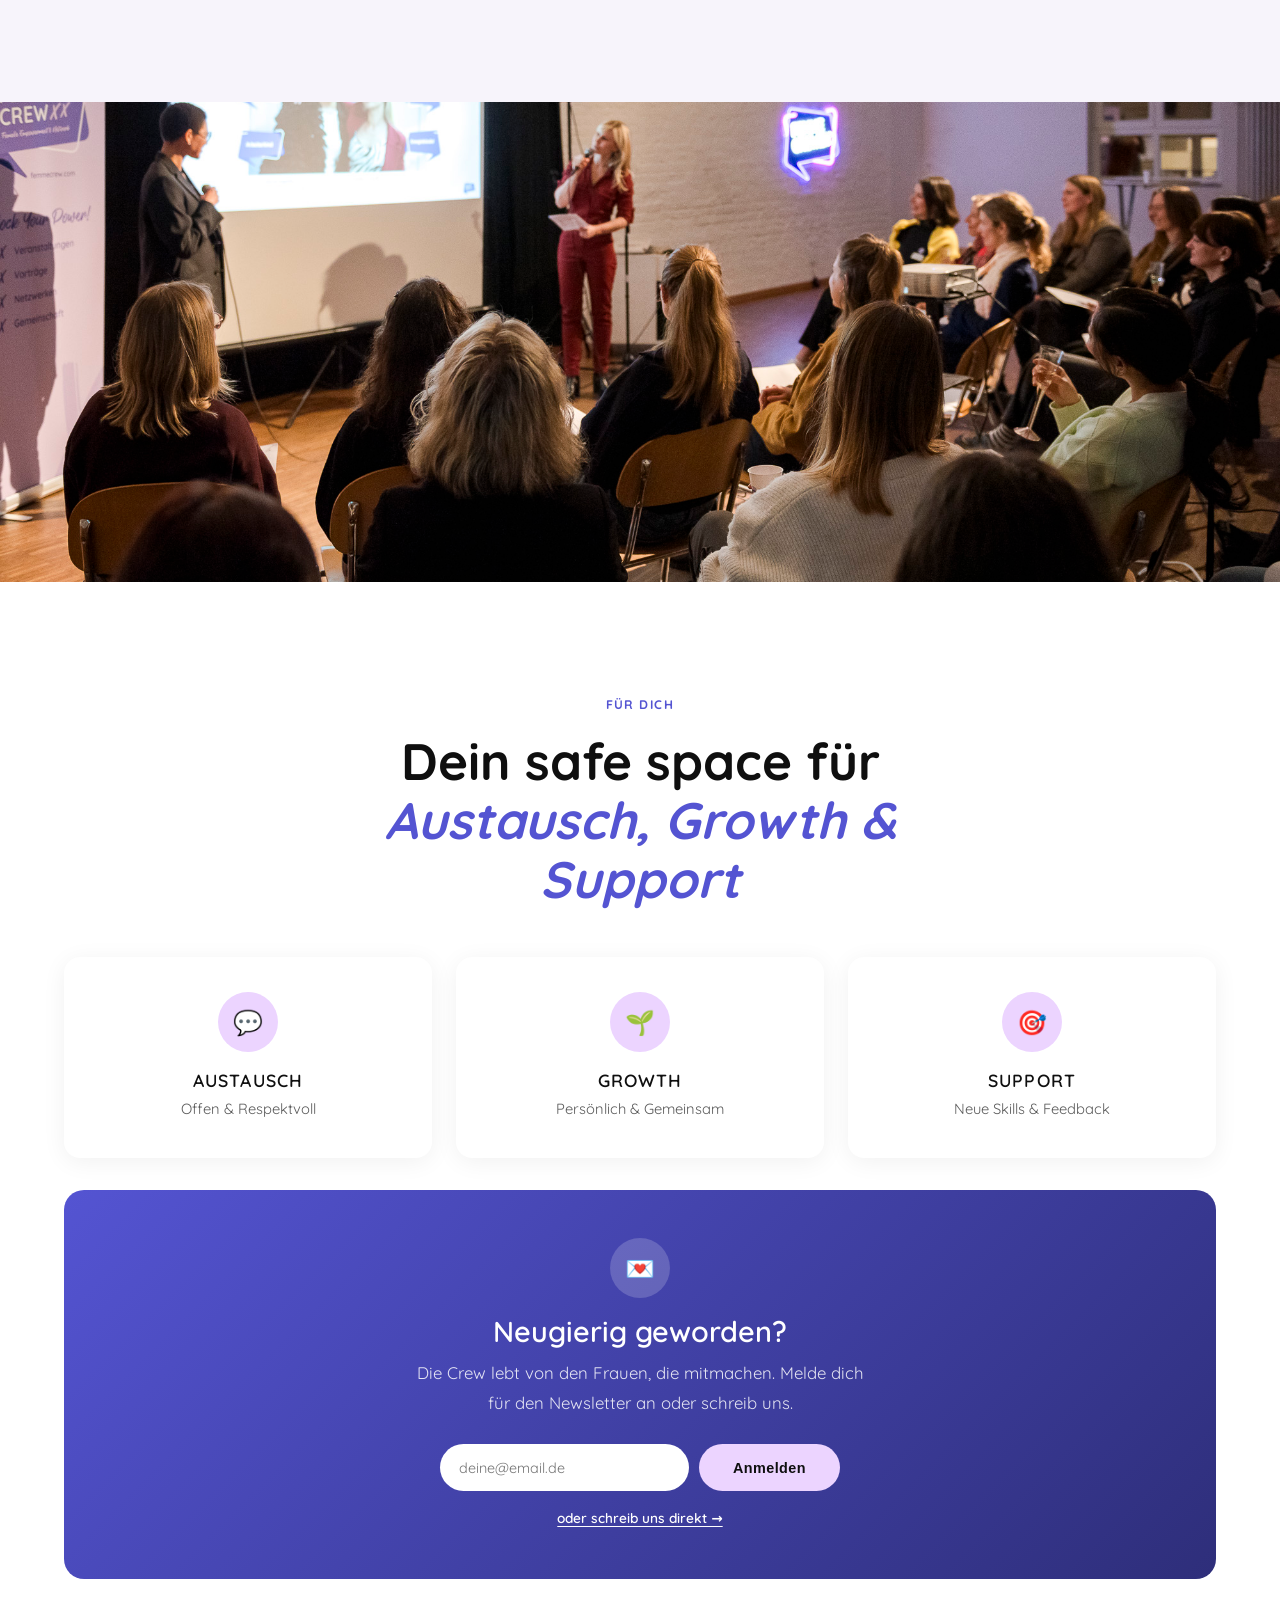
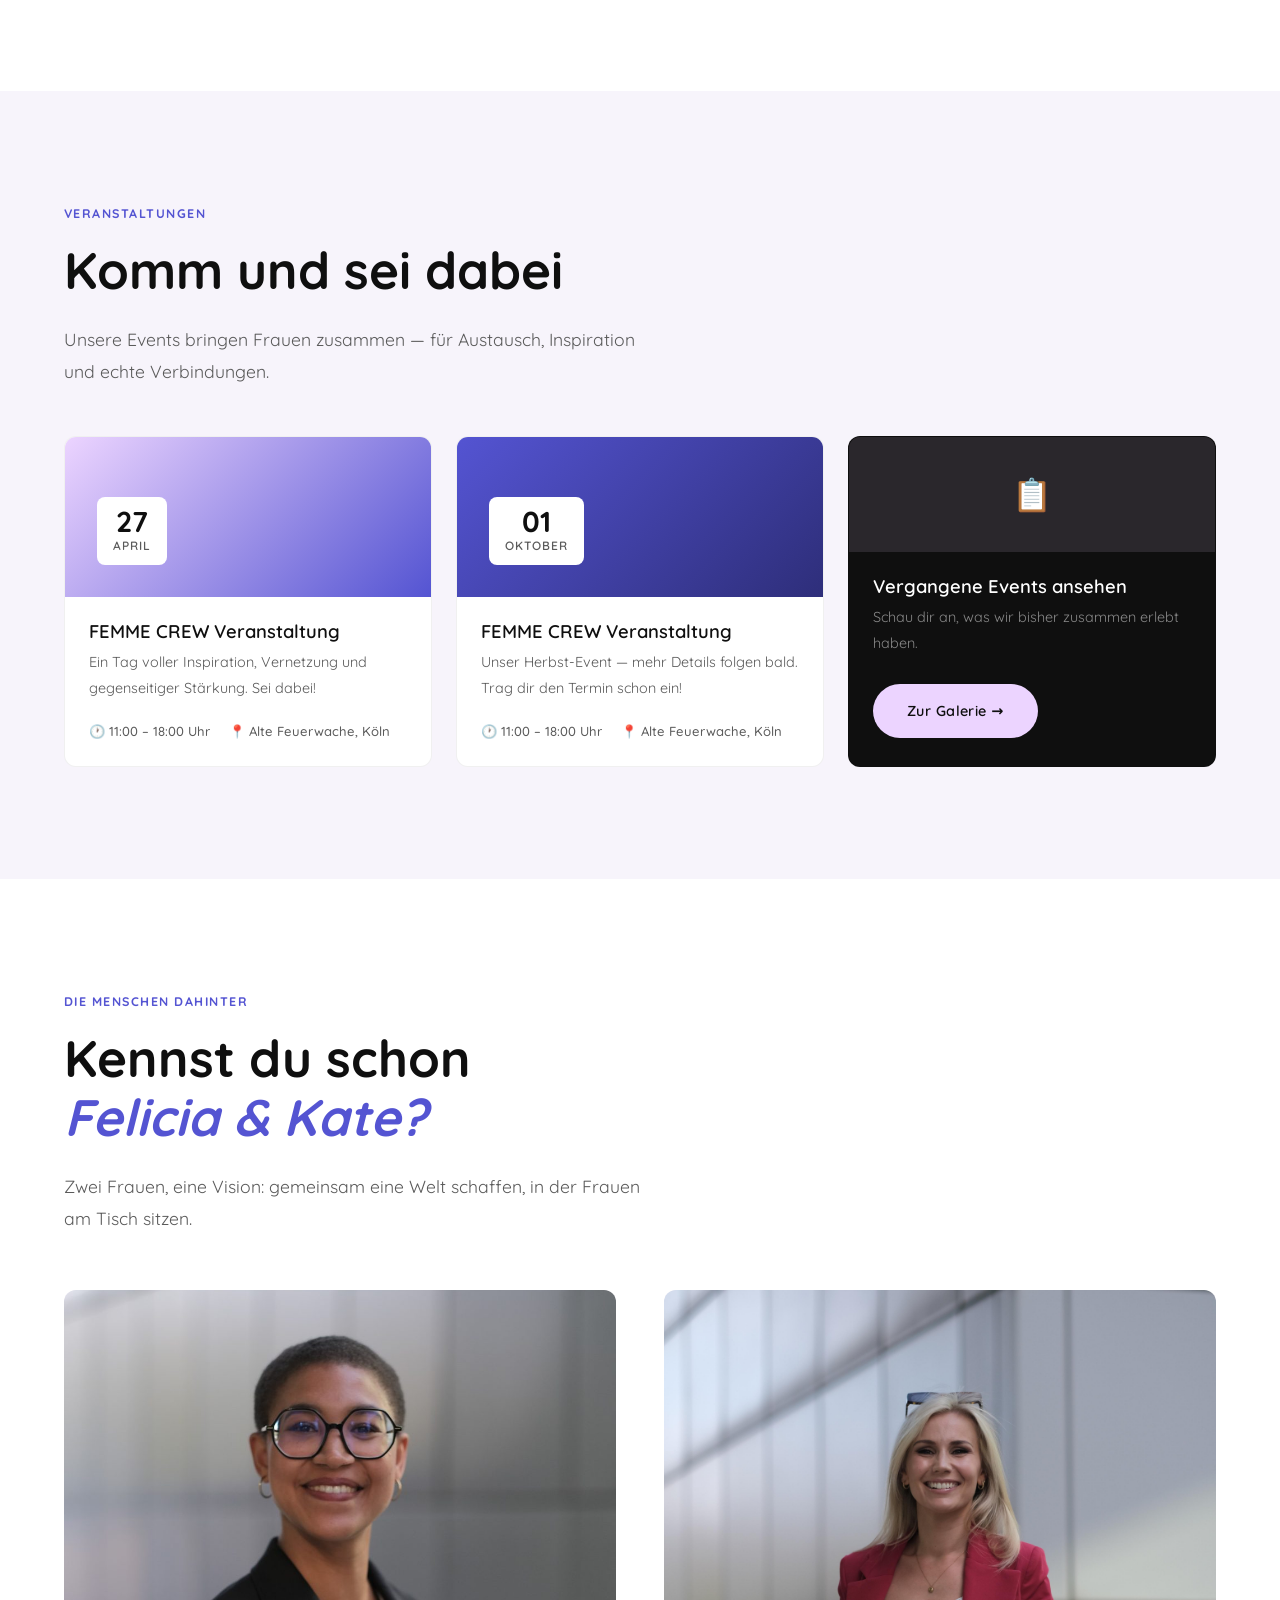
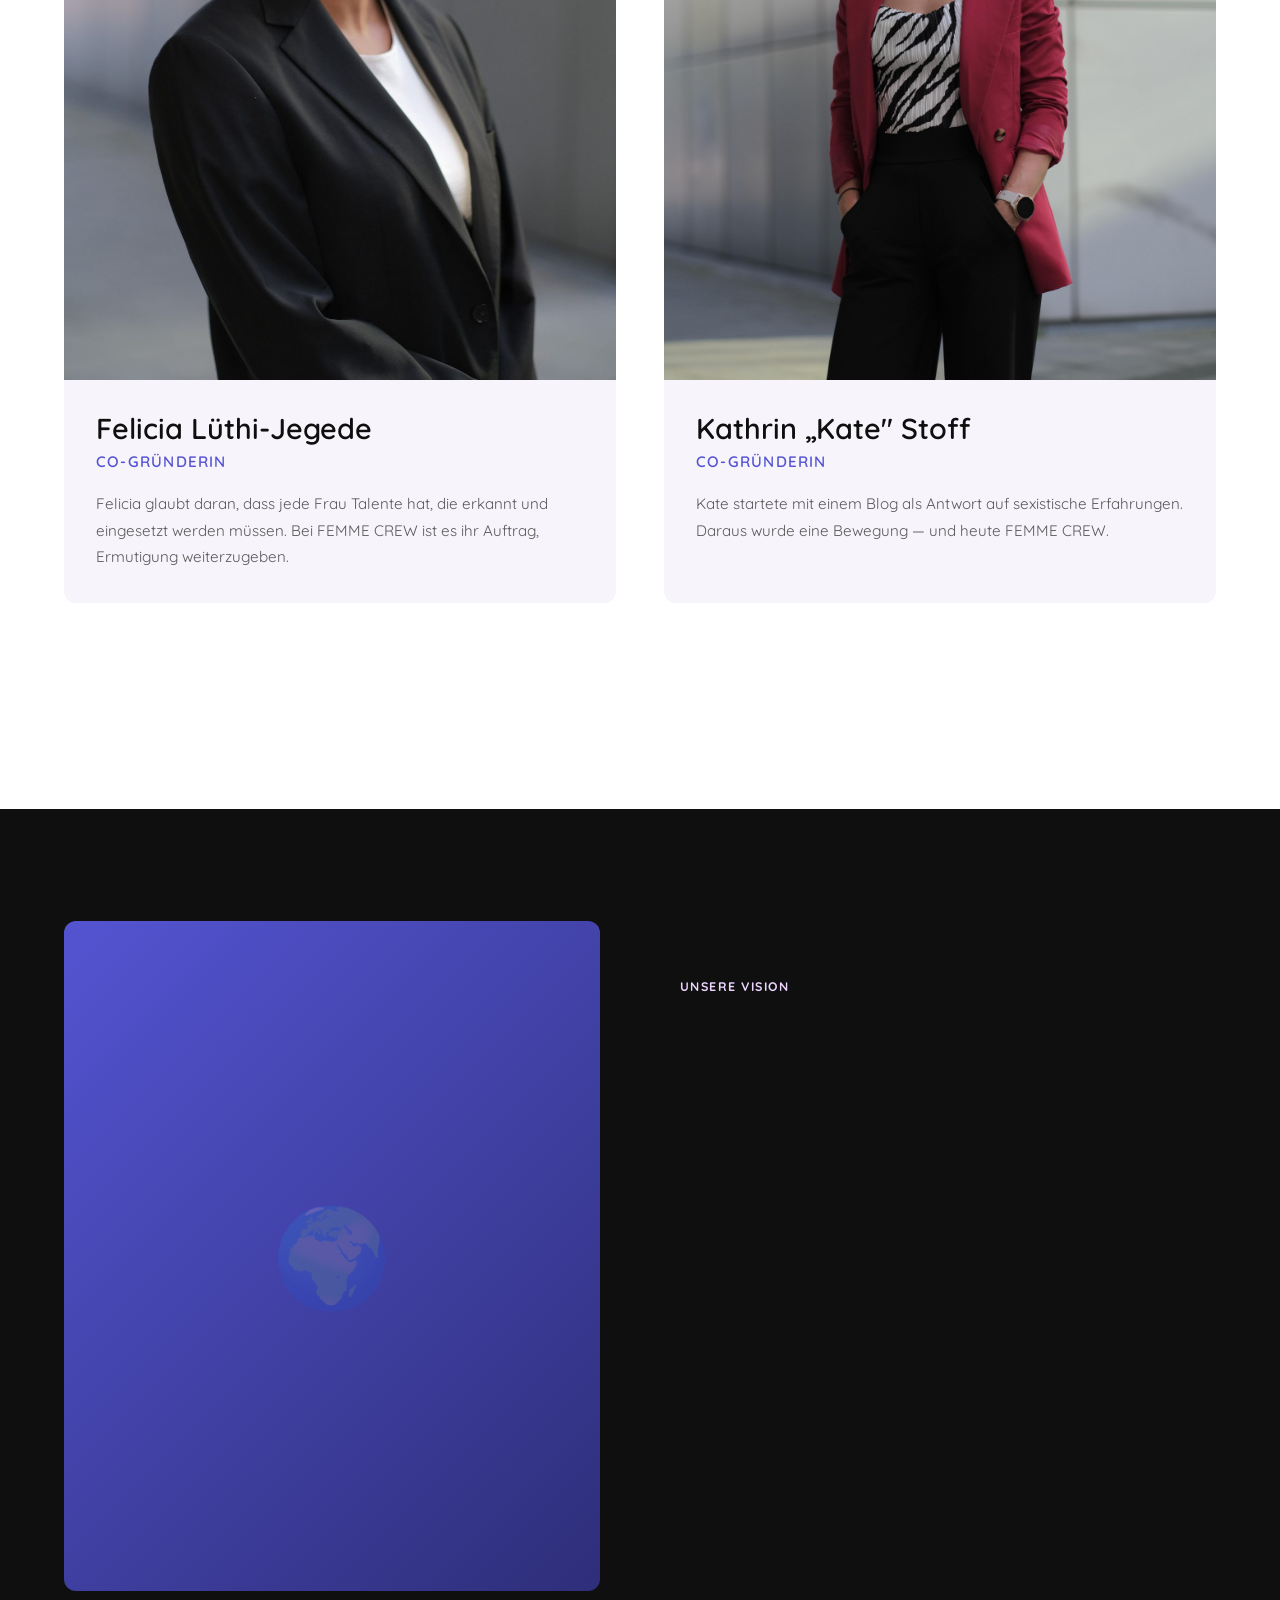
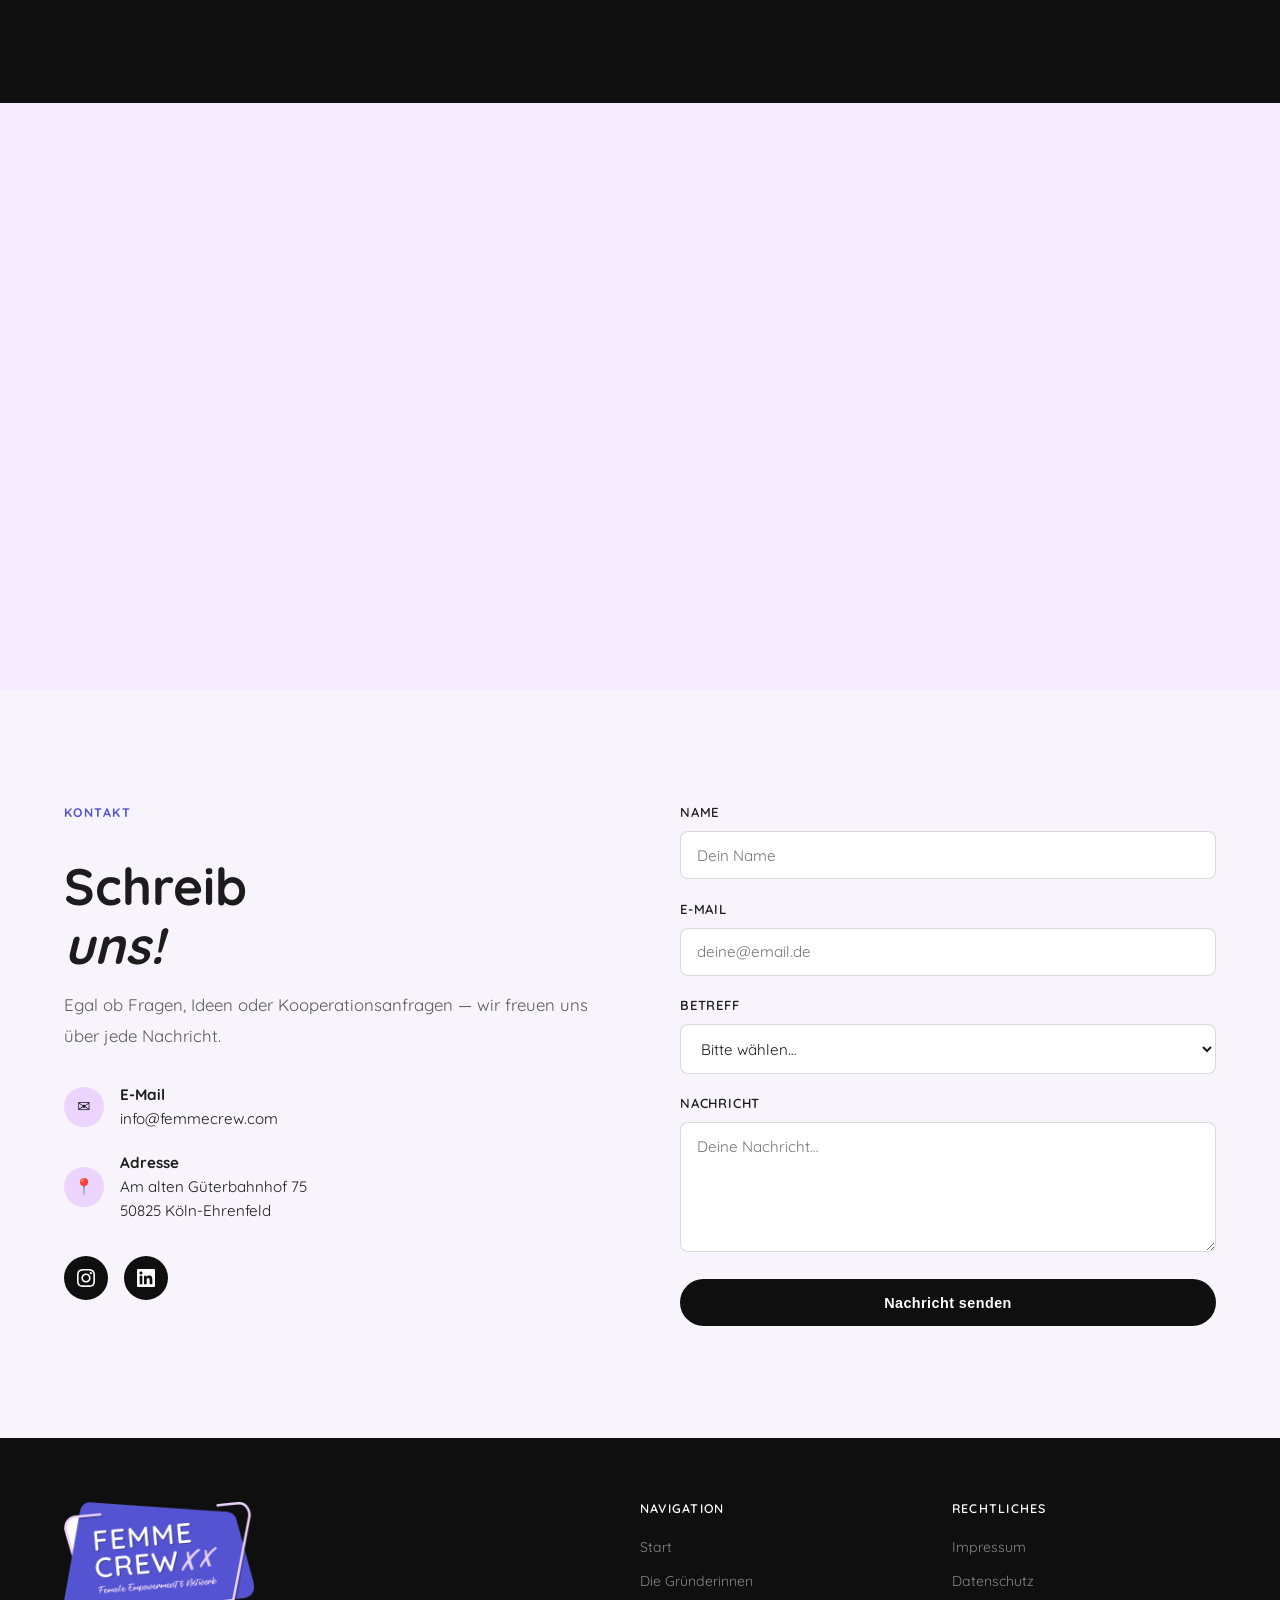
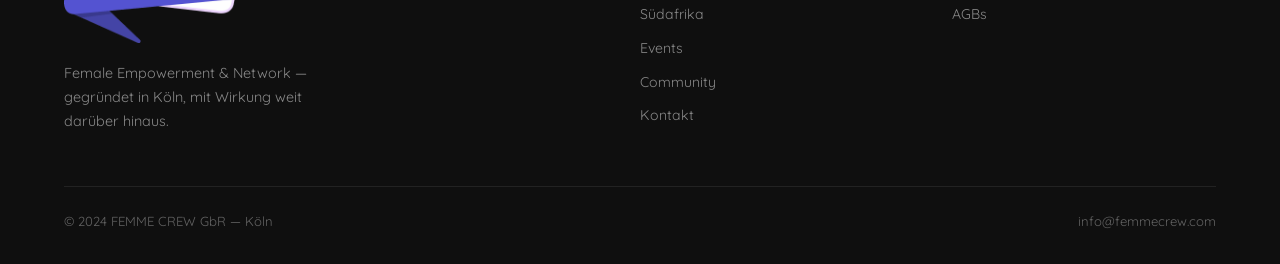
==== commit d95f861b: "Startseite neu aufbauen, Gründerinnen-Reihenfolge und Südafrika-Foto ergänzen Gründerinnen-Seite: - " ====
--- a/index.html
+++ b/index.html
@@ -48,9 +48,10 @@
   <!-- HERO -->
   <section class="hero">
     <div class="hero-text">
-      <div class="hero-badge">Köln &amp; darüber hinaus</div>
-      <h1>Female<br /><em>Empowerment</em><br />&amp; Network</h1>
-      <p>FEMME CREW ist eine Plattform für Frauen, die sich vernetzen, gegenseitig stärken und gemeinsam mehr bewirken wollen. Weil jede Frau Gaben hat, die die Welt braucht.</p>
+      <div class="hero-badge">Deutschland &amp; darüber hinaus</div>
+      <h1>FEMME CREW<br /><em>Female Empowerment</em><br />&amp; Network</h1>
+      <p class="hero-tagline">Das Netzwerk für Frauen, die wachsen wollen.</p>
+      <p class="hero-subtagline">Beruflich. Persönlich. Gemeinsam.</p>
       <div class="hero-actions">
         <a href="vergangene-veranstaltungen.html" class="btn btn-primary">Unsere Events ↗</a>
         <a href="gruenderinnen.html" class="btn btn-outline">Die Gründerinnen</a>
@@ -61,55 +62,72 @@
     </div>
   </section>
 
-  <!-- STATS -->
-  <div class="stats">
-    <div class="stat reveal">
-      <div class="stat-number">3+</div>
-      <div class="stat-label">Jahre Empowerment</div>
-    </div>
-    <div class="stat reveal">
-      <div class="stat-number">50+</div>
-      <div class="stat-label">Veranstaltungen</div>
-    </div>
-    <div class="stat reveal">
-      <div class="stat-number">2</div>
-      <div class="stat-label">Gründerinnen mit Vision</div>
-    </div>
+  <!-- VISION -->
+  <section class="section vision">
+    <div class="section-inner">
+      <div class="vision-grid">
+        <div>
+          <img src="images/femme-crew-logo.png" srcset="images/femme-crew-logo.png 1x, images/femme-crew-logo@2x.png 2x" alt="" class="vision-badge-logo reveal" width="800" height="592" />
+          <p class="section-label reveal">Unsere Vision</p>
+          <p class="vision-definitions reveal">
+            <strong>femme</strong> (franz.) = Frau (Singular, Individuum)<br />
+            <strong>crew</strong> (engl.) = Besatzung (Plural, Gruppe)
+          </p>
+          <div class="prose reveal">
+            <p>Wir sind der Überzeugung, dass jede Frau Potenzial in sich hat, das nur darauf wartet entfaltet zu werden. FEMME CREW bringt Frauen zusammen, um sie zu inspirieren, zu motivieren und Wissen zu vermitteln. Denn es ist die Gemeinschaft, die uns stärkt!</p>
+          </div>
+        </div>
+        <div>
+          <h2 class="section-title reveal" style="font-size: clamp(1.6rem, 3vw, 2.1rem);">Wir stellen uns vor!</h2>
+          <div class="video-embed reveal">
+            <iframe src="https://www.youtube.com/embed/xHsZbQUJit8" title="ABOUT US – FEMME CREW Female Empowerment &amp; Network" allow="accelerometer; autoplay; clipboard-write; encrypted-media; gyroscope; picture-in-picture" allowfullscreen loading="lazy"></iframe>
+          </div>
+        </div>
+      </div>
+      <div class="prose reveal" style="max-width: 900px; margin: 2.5rem auto 0;">
+        <p>Unser Fokus liegt aktuell auf Deutschland: Hier finden unsere Events, Workshops und Netzwerkabende statt. Darüber hinaus haben wir auf einer Reise nach Südafrika eine zweite Vision entdeckt, die uns am Herzen liegt – <a href="suedafrika.html" style="color: var(--lilac-dark); font-weight: 600;">mehr dazu erfährst du hier</a>.</p>
+      </div>
+    </div>
+  </section>
+
+  <!-- EVENT PHOTO BAND -->
+  <div class="photo-band reveal">
+    <img src="images/2025-03-11-constantinehrchen-femmecrew-71.jpg" alt="Frauen bei einer FEMME CREW Veranstaltung" />
   </div>
 
-  <!-- MISSION -->
-  <section class="section mission">
-    <div class="section-inner mission-grid">
-      <div>
-        <p class="section-label" style="color: var(--lilac);">Unsere Mission</p>
-        <blockquote class="mission-quote">
-          „Der Tisch ist noch zu klein — wir ändern das gemeinsam."
-        </blockquote>
-      </div>
-      <div>
-        <div class="mission-pillars">
-          <div class="pillar reveal">
-            <div class="pillar-icon">🤝</div>
-            <div class="pillar-text">
-              <h4>Vernetzung</h4>
-              <p>Wir bringen Frauen zusammen, die sich inspirieren, unterstützen und gemeinsam wachsen.</p>
-            </div>
-          </div>
-          <div class="pillar reveal">
-            <div class="pillar-icon">✨</div>
-            <div class="pillar-text">
-              <h4>Empowerment</h4>
-              <p>Wir stärken das Selbstbewusstsein von Frauen und ermutigen sie, ihre Talente einzusetzen.</p>
-            </div>
-          </div>
-          <div class="pillar reveal">
-            <div class="pillar-icon">🌍</div>
-            <div class="pillar-text">
-              <h4>Wirkung</h4>
-              <p>Von Köln bis Südafrika — unser Engagement geht dorthin, wo Frauen Unterstützung brauchen.</p>
-            </div>
-          </div>
-        </div>
+  <!-- SAFE SPACE -->
+  <section class="section safe-space">
+    <div class="section-inner">
+      <div class="safe-space-intro">
+        <p class="section-label reveal">Für dich</p>
+        <h2 class="section-title reveal">Dein safe space für<br /><em>Austausch, Growth &amp; Support</em></h2>
+      </div>
+      <div class="safe-grid">
+        <div class="safe-card reveal">
+          <div class="safe-card-icon">💬</div>
+          <h4>Austausch</h4>
+          <p>Offen &amp; Respektvoll</p>
+        </div>
+        <div class="safe-card reveal">
+          <div class="safe-card-icon">🌱</div>
+          <h4>Growth</h4>
+          <p>Persönlich &amp; Gemeinsam</p>
+        </div>
+        <div class="safe-card reveal">
+          <div class="safe-card-icon">🎯</div>
+          <h4>Support</h4>
+          <p>Neue Skills &amp; Feedback</p>
+        </div>
+      </div>
+      <div class="safe-cta reveal">
+        <div class="safe-card-icon">💌</div>
+        <h3>Neugierig geworden?</h3>
+        <p>Die Crew lebt von den Frauen, die mitmachen. Melde dich für den Newsletter an oder schreib uns.</p>
+        <form class="newsletter-form">
+          <input type="email" placeholder="deine@email.de" aria-label="E-Mail für Newsletter" required />
+          <button type="submit" class="btn btn-lilac">Anmelden</button>
+        </form>
+        <a href="kontakt.html" class="safe-cta-link">oder schreib uns direkt →</a>
       </div>
     </div>
   </section>
--- a/css/style.css
+++ b/css/style.css
@@ -166,6 +166,8 @@
 .hero h1 { margin-bottom: 1.5rem; color: var(--black); }
 .hero h1 em { font-style: italic; color: var(--lilac-dark); }
 .hero p { max-width: 48ch; margin-bottom: 2.5rem; font-size: 1.1rem; }
+.hero p.hero-tagline { margin-bottom: 0.4rem; font-size: 1.25rem; font-weight: 600; color: var(--dark); }
+.hero p.hero-subtagline { margin-bottom: 2.2rem; font-size: 0.95rem; font-weight: 700; letter-spacing: 0.06em; text-transform: uppercase; color: var(--lilac-dark); }
 .hero-actions { display: flex; gap: 1rem; flex-wrap: wrap; }
 .hero-image {
   position: relative;
@@ -225,45 +227,81 @@
 .section-title em { font-style: italic; color: var(--lilac-dark); }
 .section-subtitle { max-width: 60ch; font-size: 1.1rem; margin-bottom: 3rem; }
 
-/* ─── ABOUT / MISSION ────────────────────────────── */
-.mission { background: var(--black); color: var(--white); }
-.mission p { color: rgba(255,255,255,0.7); }
-.mission h2 { color: var(--white); }
-.mission-grid {
+/* ─── VISION ─────────────────────────────────────── */
+.vision { background: var(--light); }
+.vision-grid {
   display: grid;
   grid-template-columns: 1fr 1fr;
-  gap: 5rem;
-  align-items: center;
-}
-.mission-quote {
-  font-family: var(--font-heading);
-  font-size: clamp(1.6rem, 3.5vw, 2.4rem);
-  font-weight: 700;
-  color: var(--white);
-  line-height: 1.3;
-  border-left: 3px solid var(--lilac);
-  padding-left: 1.5rem;
-  font-style: italic;
-}
-.mission-pillars { display: grid; gap: 2rem; margin-top: 2rem; }
-.pillar {
-  display: flex;
-  gap: 1rem;
-  align-items: flex-start;
-}
-.pillar-icon {
-  width: 44px;
-  height: 44px;
+  gap: 4rem;
+  align-items: start;
+}
+.vision-badge-logo { width: 190px; max-width: 60%; height: auto; margin-bottom: 1.5rem; }
+.vision-definitions { font-size: 1.05rem; color: var(--dark); line-height: 1.9; margin: 0.8rem 0 1.3rem; }
+.vision-definitions strong { color: var(--lilac-dark); }
+.video-embed {
+  position: relative;
+  width: 100%;
+  aspect-ratio: 16/9;
+  border-radius: 16px;
+  overflow: hidden;
+  background: var(--black);
+  box-shadow: 0 20px 50px rgba(0,0,0,0.14);
+  margin-top: 1.5rem;
+}
+.video-embed iframe { position: absolute; inset: 0; width: 100%; height: 100%; border: 0; }
+
+/* ─── PHOTO BAND ─────────────────────────────────── */
+.photo-band { width: 100%; line-height: 0; }
+.photo-band img { width: 100%; height: min(60vh, 480px); object-fit: cover; display: block; }
+
+/* ─── SAFE SPACE ─────────────────────────────────── */
+.safe-space-intro { max-width: 680px; margin: 0 auto 3rem; text-align: center; }
+.safe-grid {
+  display: grid;
+  grid-template-columns: repeat(3, 1fr);
+  gap: 1.5rem;
+  margin-bottom: 2rem;
+}
+.safe-card {
+  background: var(--white);
+  border-radius: 16px;
+  padding: 2.2rem 1.5rem;
+  text-align: center;
+  box-shadow: 0 4px 24px rgba(0,0,0,0.06);
+}
+.safe-card-icon {
+  width: 60px; height: 60px;
+  border-radius: 50%;
   background: var(--lilac);
-  border-radius: 50%;
   display: flex;
   align-items: center;
   justify-content: center;
-  font-size: 1.1rem;
-  flex-shrink: 0;
-}
-.pillar-text h4 { color: var(--white); margin-bottom: 0.3rem; font-size: 0.95rem; }
-.pillar-text p { font-size: 0.92rem; color: rgba(255,255,255,0.6); }
+  font-size: 1.5rem;
+  margin: 0 auto 1.1rem;
+}
+.safe-card h4 { color: var(--black); margin-bottom: 0.4rem; }
+.safe-card p { font-size: 0.92rem; margin: 0; }
+.safe-cta {
+  background: linear-gradient(135deg, var(--lilac-dark), var(--lilac-deep));
+  border-radius: 20px;
+  padding: 3rem 2rem;
+  text-align: center;
+}
+.safe-cta .safe-card-icon { background: rgba(255,255,255,0.18); }
+.safe-cta h3 { color: var(--white); margin-bottom: 0.6rem; }
+.safe-cta p { color: rgba(255,255,255,0.85); max-width: 46ch; margin: 0 auto 1.6rem; }
+.newsletter-form { display: flex; gap: 0.6rem; max-width: 400px; margin: 0 auto; flex-wrap: wrap; justify-content: center; }
+.newsletter-form input[type="email"] {
+  flex: 1;
+  min-width: 200px;
+  padding: 0.85rem 1.2rem;
+  border-radius: 100px;
+  border: none;
+  font-family: var(--font-body);
+  font-size: 0.9rem;
+  outline: none;
+}
+.safe-cta-link { display: inline-block; margin-top: 1rem; color: var(--white); font-size: 0.85rem; font-weight: 600; text-decoration: underline; text-underline-offset: 3px; }
 
 /* ─── EVENTS ─────────────────────────────────────── */
 .events { background: var(--light); }
@@ -384,30 +422,6 @@
 }
 .community-cta h2 { margin-bottom: 1rem; }
 .community-cta p { margin-bottom: 2.5rem; font-size: 1.1rem; }
-
-/* ─── STATS ──────────────────────────────────────── */
-.stats {
-  display: grid;
-  grid-template-columns: repeat(3, 1fr);
-  gap: 0;
-  border-top: 1px solid rgba(0,0,0,0.08);
-  border-bottom: 1px solid rgba(0,0,0,0.08);
-}
-.stat {
-  padding: 3rem 2rem;
-  text-align: center;
-  border-right: 1px solid rgba(0,0,0,0.08);
-}
-.stat:last-child { border-right: none; }
-.stat-number {
-  font-family: var(--font-heading);
-  font-size: clamp(2.5rem, 5vw, 4rem);
-  font-weight: 700;
-  color: var(--black);
-  line-height: 1;
-  margin-bottom: 0.4rem;
-}
-.stat-label { font-size: 0.85rem; text-transform: uppercase; letter-spacing: 0.08em; font-weight: 600; color: var(--mid); }
 
 /* ─── CONTACT ────────────────────────────────────── */
 .contact { background: var(--light); }
@@ -599,14 +613,12 @@
 @media (max-width: 900px) {
   .hero { grid-template-columns: 1fr; padding-top: 7rem; }
   .hero-image { aspect-ratio: 4/3; }
-  .mission-grid { grid-template-columns: 1fr; gap: 3rem; }
+  .vision-grid { grid-template-columns: 1fr; gap: 2.5rem; }
+  .safe-grid { grid-template-columns: 1fr; }
   .founders-grid { grid-template-columns: 1fr; }
   .founder-card-sticky { position: static; }
   .southafrica-grid { grid-template-columns: 1fr; }
   .contact-grid { grid-template-columns: 1fr; gap: 3rem; }
-  .stats { grid-template-columns: 1fr; }
-  .stat { border-right: none; border-bottom: 1px solid rgba(0,0,0,0.08); }
-  .stat:last-child { border-bottom: none; }
   .footer-grid { grid-template-columns: 1fr 1fr; }
   .nav-links { display: none; }
   .hamburger { display: flex; }
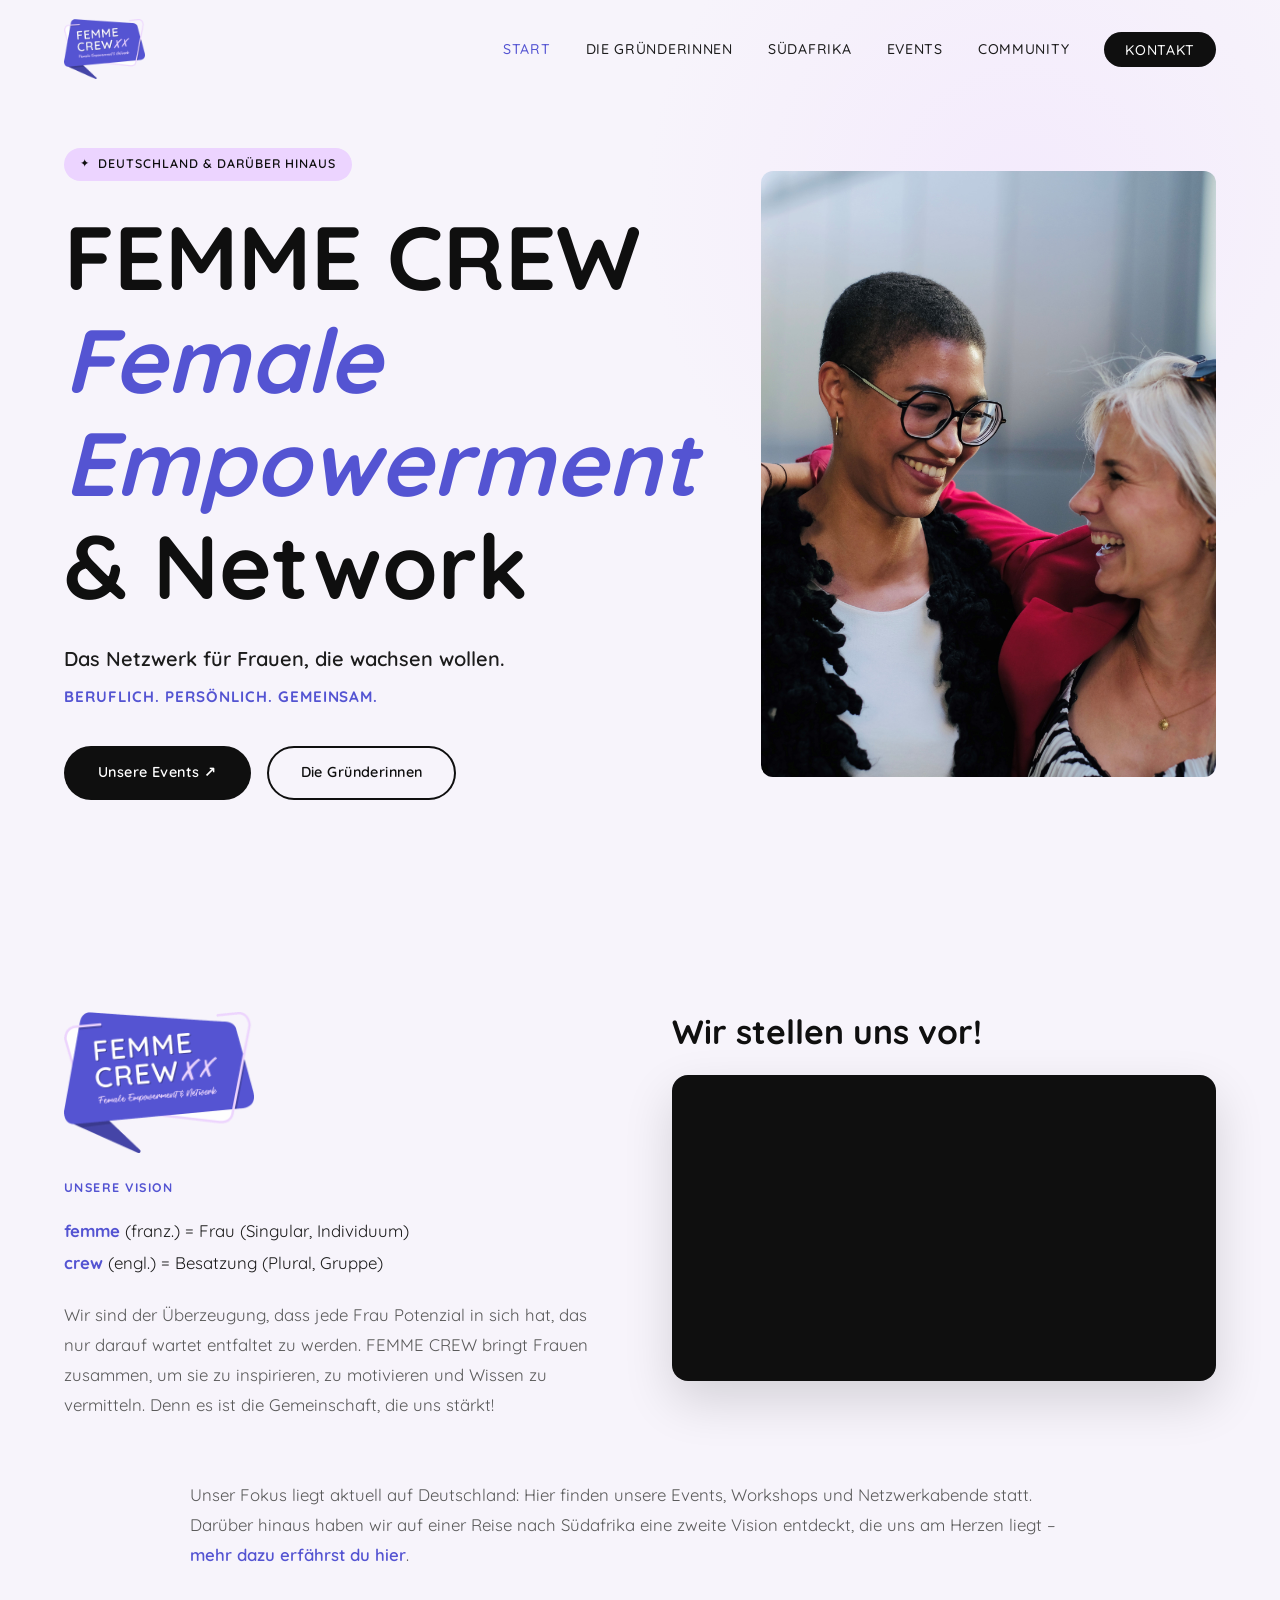
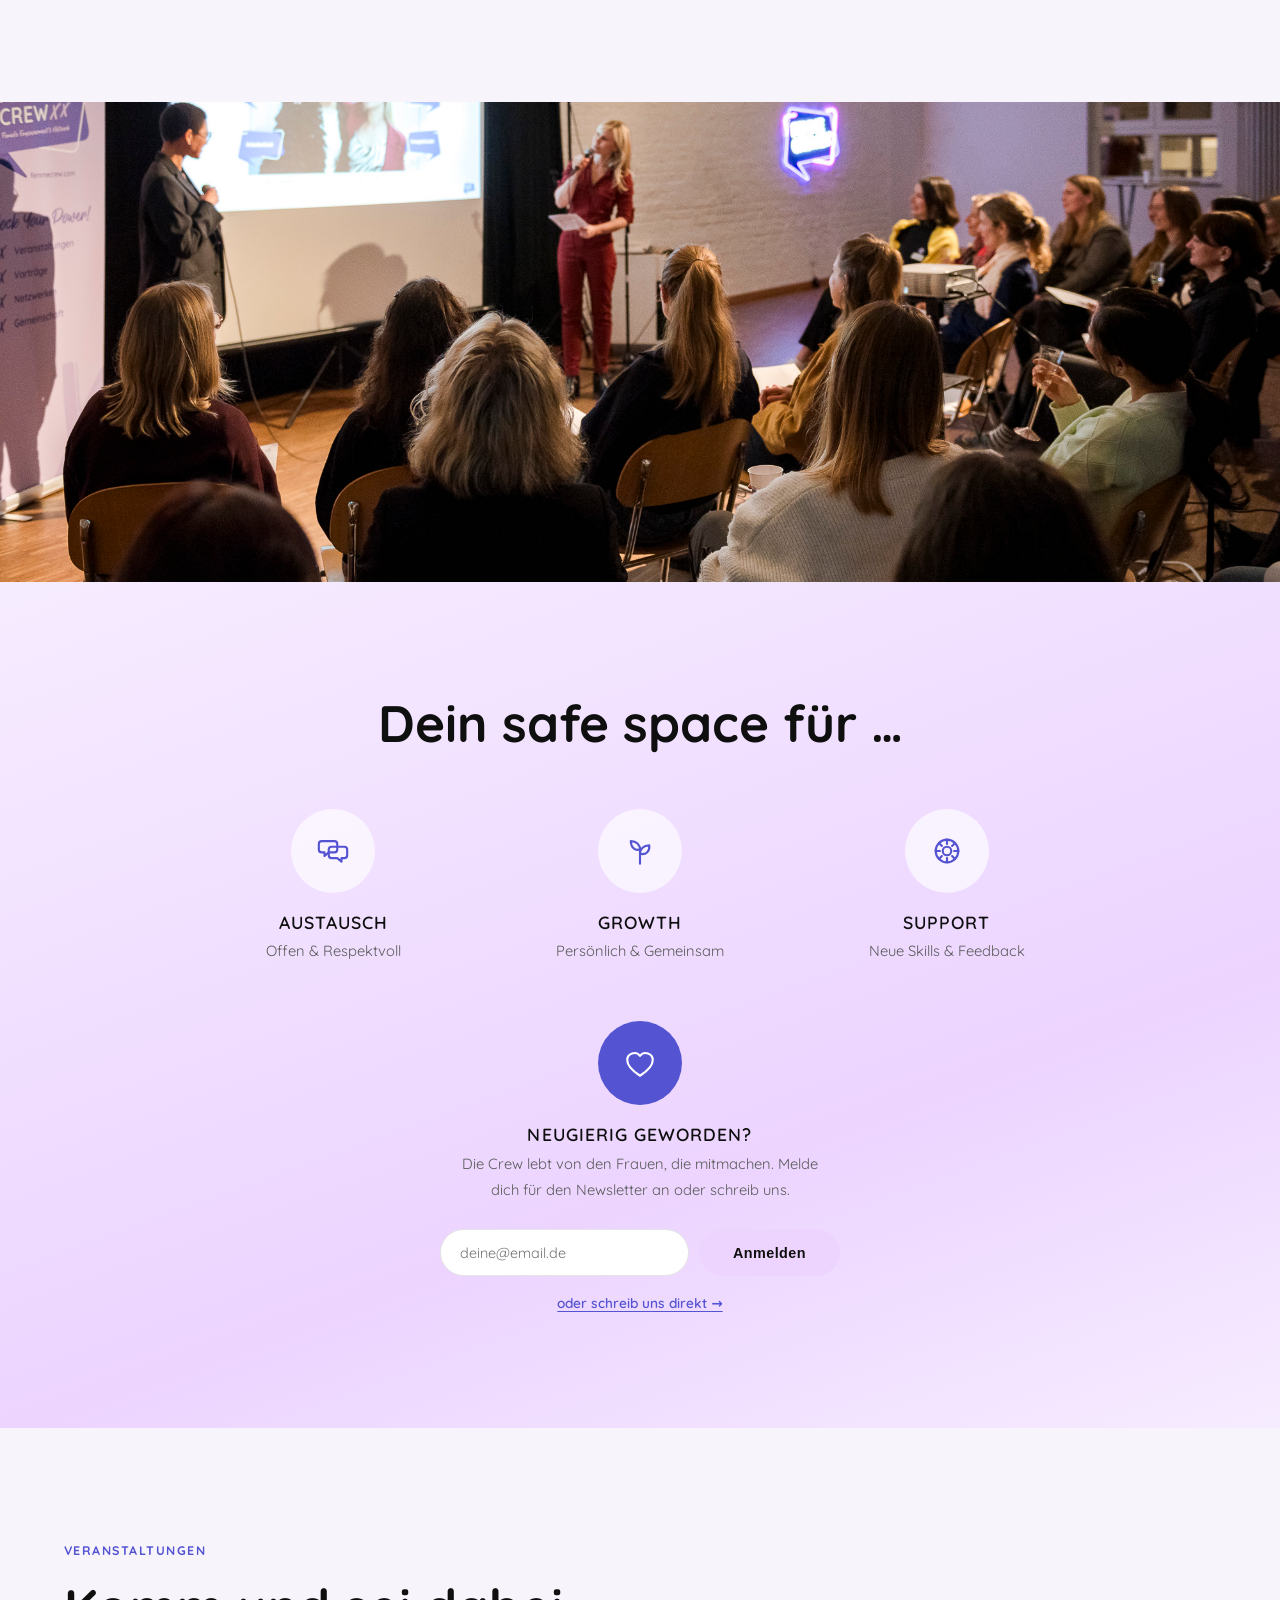
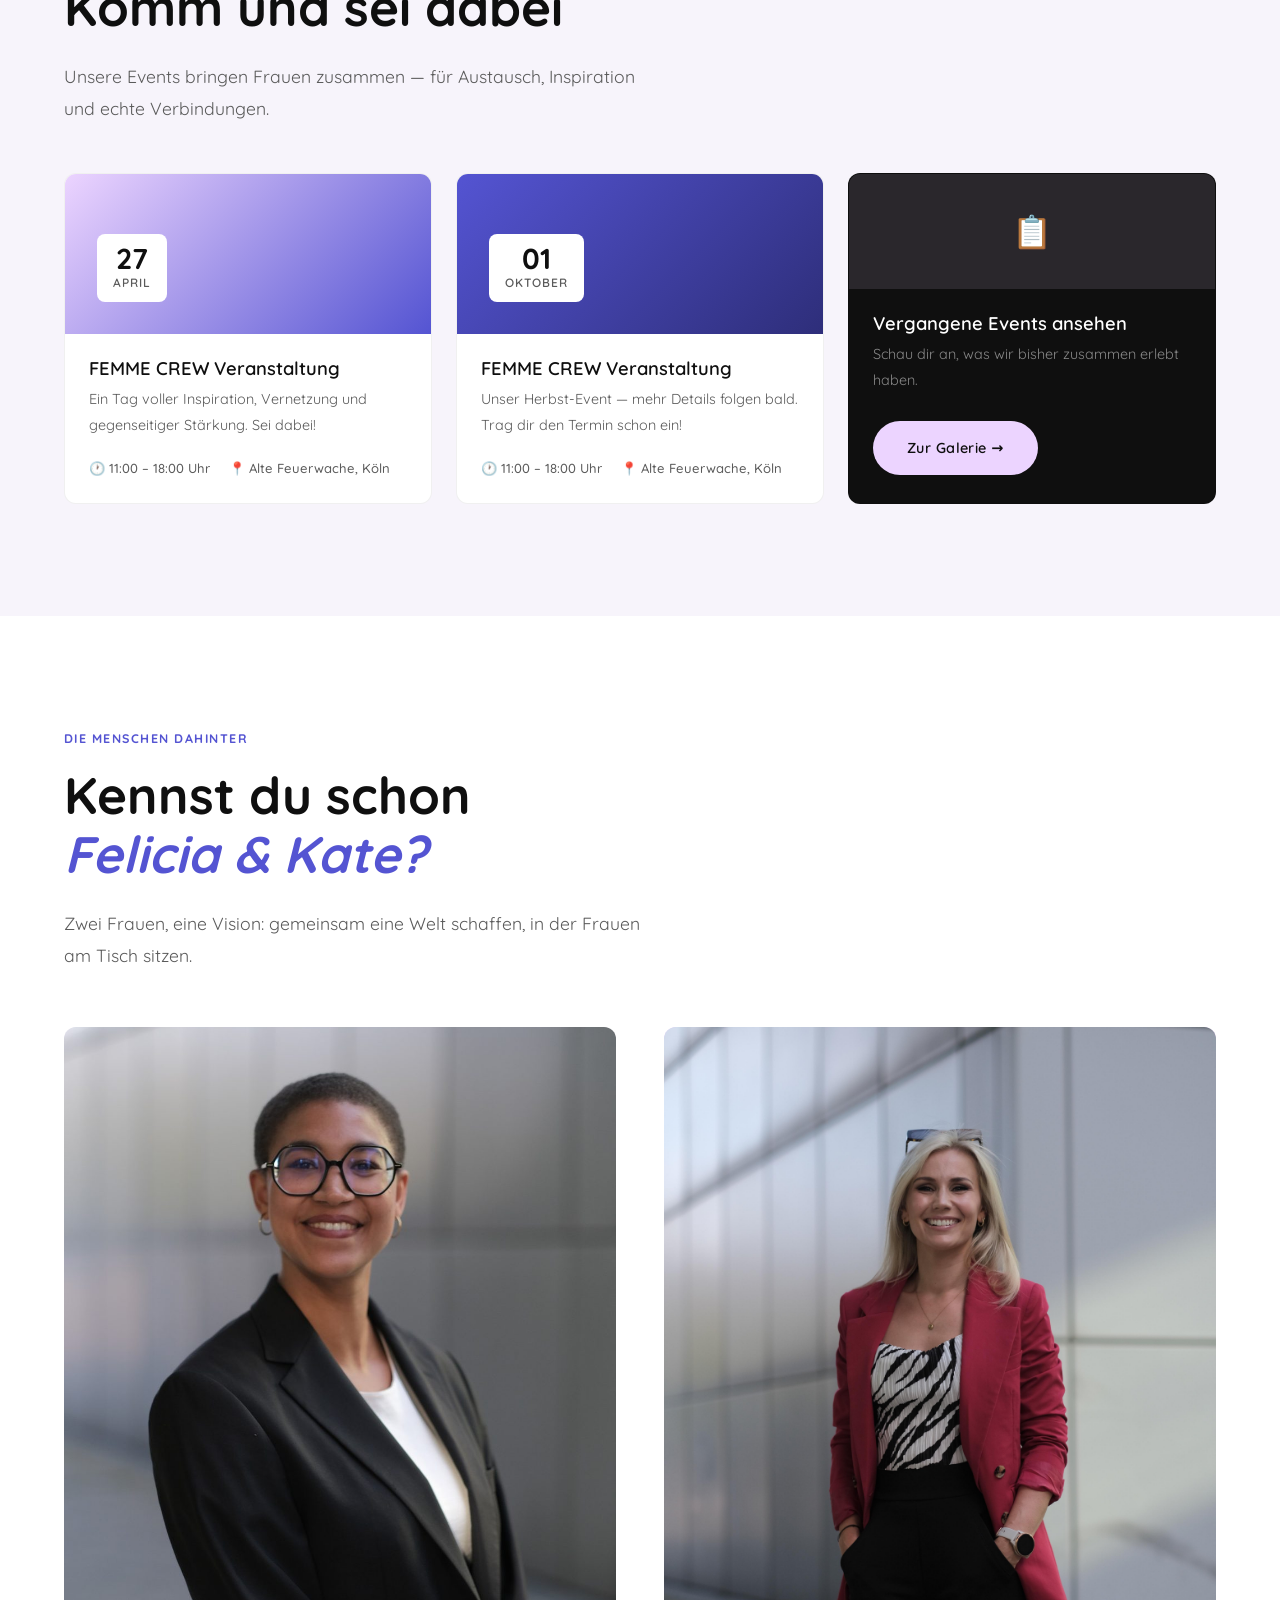
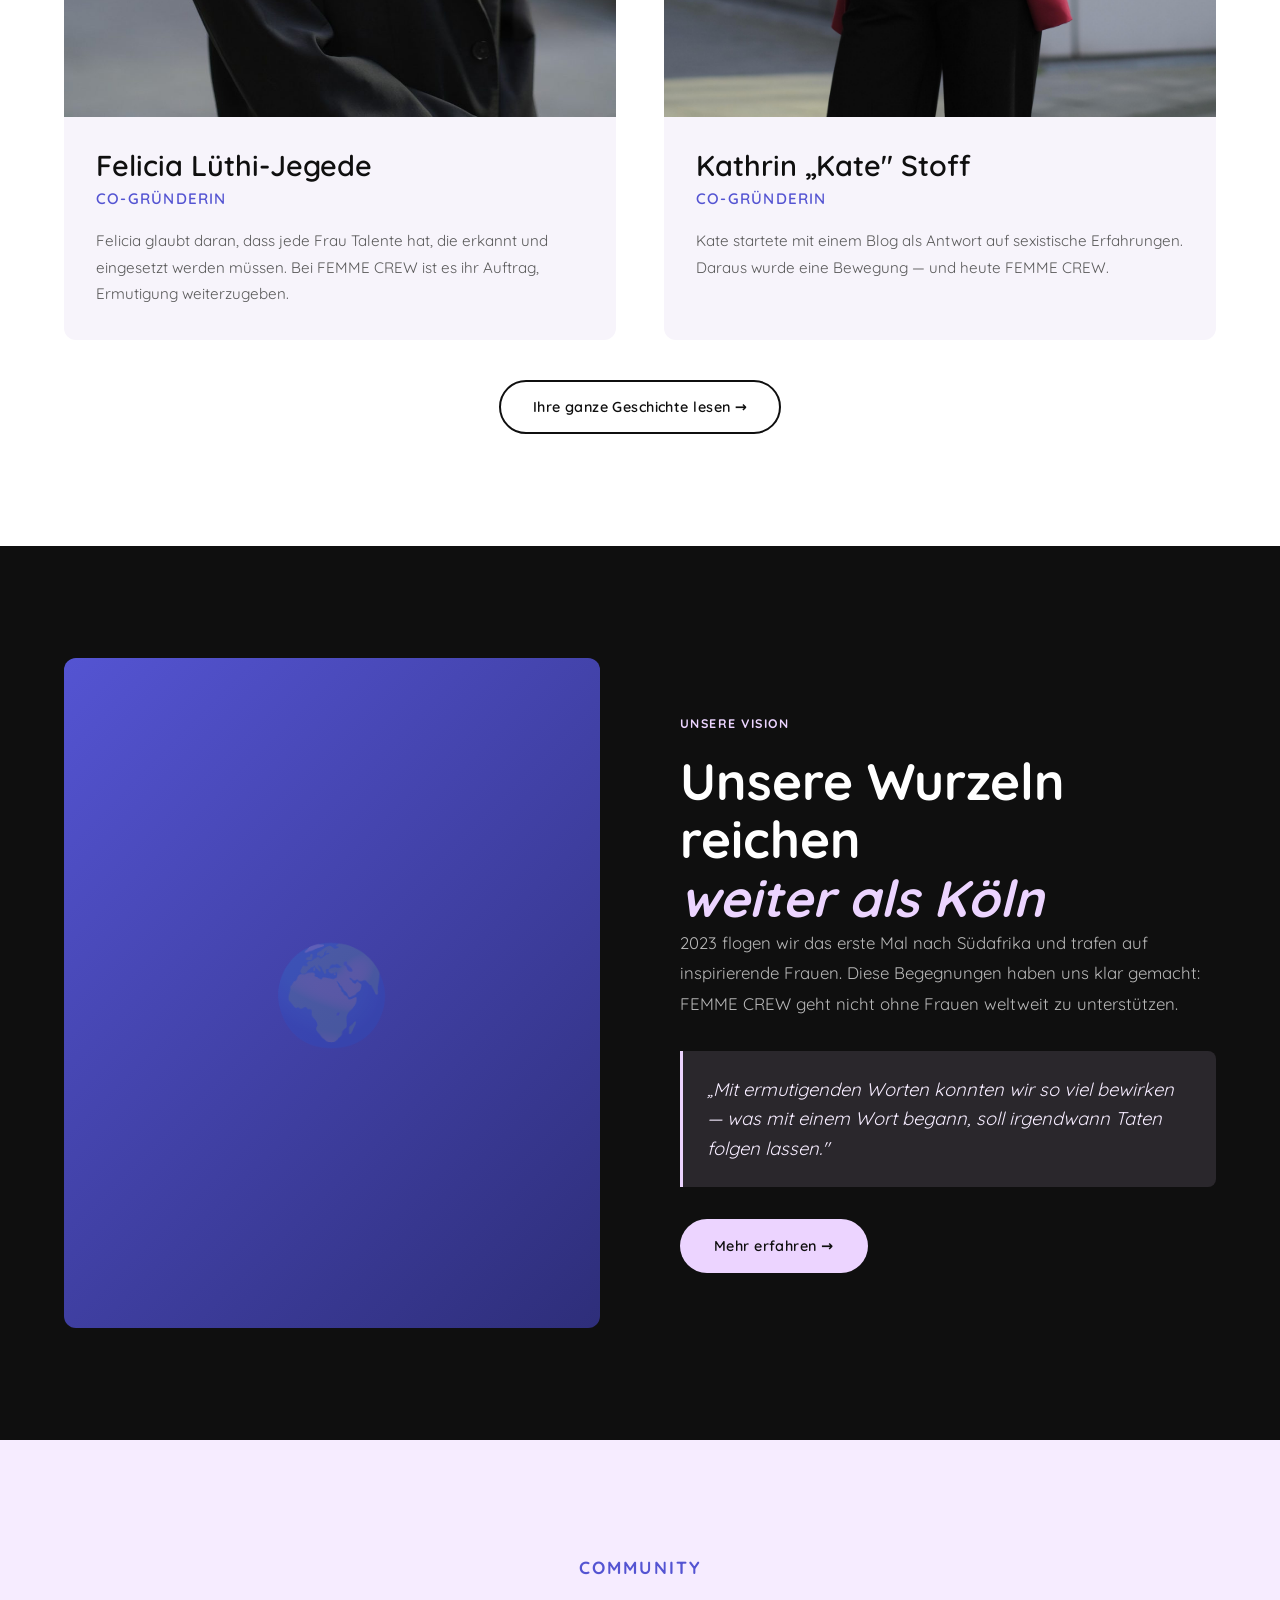
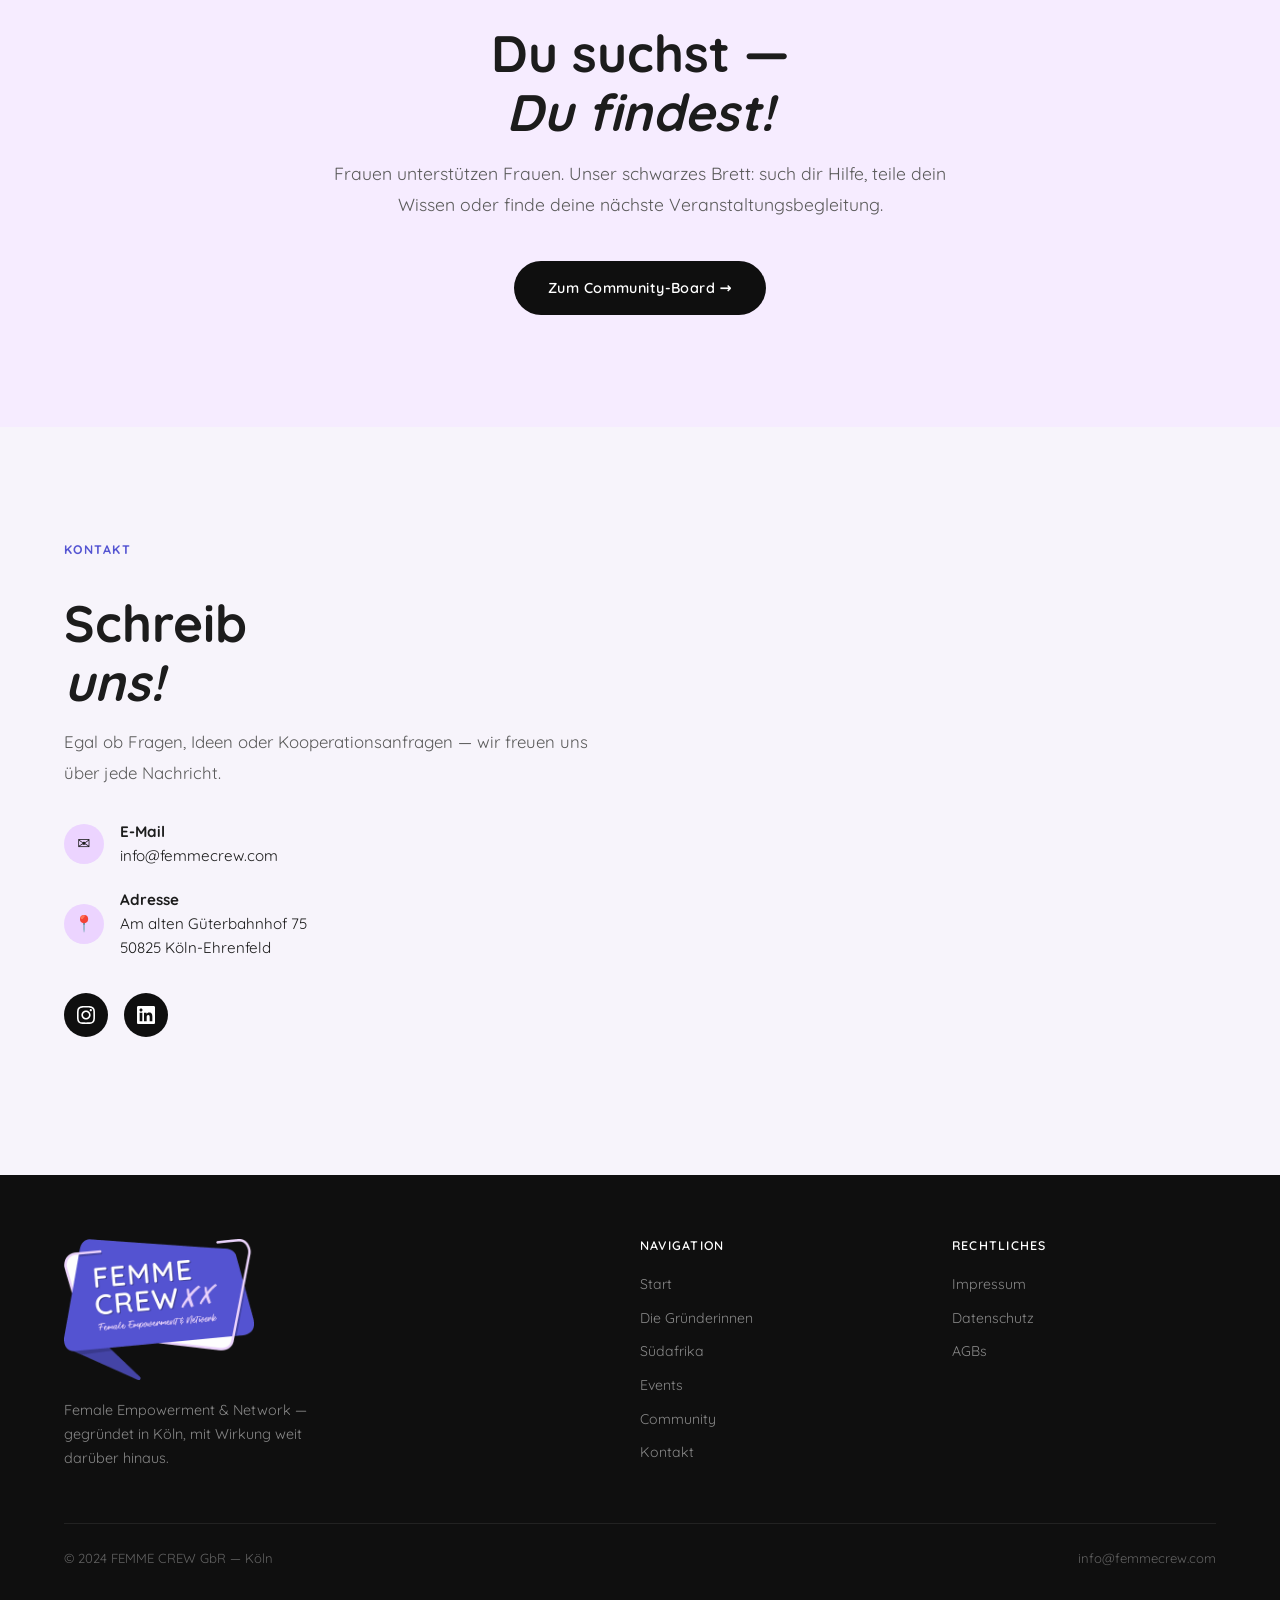
==== commit bf07148c: "Safe-Space-Icons durch Strichzeichnungen statt Emoji ersetzen Die Emoji-in-Kreis-Icons wirkten billi" ====
--- a/index.html
+++ b/index.html
@@ -98,30 +98,35 @@
   <!-- SAFE SPACE -->
   <section class="section safe-space">
     <div class="section-inner">
-      <div class="safe-space-intro">
-        <p class="section-label reveal">Für dich</p>
-        <h2 class="section-title reveal">Dein safe space für<br /><em>Austausch, Growth &amp; Support</em></h2>
-      </div>
+      <h2 class="section-title reveal safe-space-heading">Dein safe space für …</h2>
       <div class="safe-grid">
         <div class="safe-card reveal">
-          <div class="safe-card-icon">💬</div>
+          <div class="safe-card-icon">
+            <svg viewBox="0 0 24 24" fill="none" stroke="currentColor" stroke-width="1.5" stroke-linecap="round" stroke-linejoin="round"><path d="M4 5h9a2 2 0 0 1 2 2v4a2 2 0 0 1-2 2H9l-3 2.5V13H4a2 2 0 0 1-2-2V7a2 2 0 0 1 2-2Z"/><path d="M11 9h9a2 2 0 0 1 2 2v4a2 2 0 0 1-2 2h-2v2.5L15 17h-4a2 2 0 0 1-2-2v-4a2 2 0 0 1 2-2Z"/></svg>
+          </div>
           <h4>Austausch</h4>
           <p>Offen &amp; Respektvoll</p>
         </div>
         <div class="safe-card reveal">
-          <div class="safe-card-icon">🌱</div>
+          <div class="safe-card-icon">
+            <svg viewBox="0 0 24 24" fill="none" stroke="currentColor" stroke-width="1.5" stroke-linecap="round" stroke-linejoin="round"><path d="M12 21V10"/><path d="M12 11c0-3.5-2.5-6-6.5-6C5.5 9 8 12 12 11Z"/><path d="M12 14c0-3.5 2.5-6 6.5-6C19 12 16.5 15 12 14Z"/></svg>
+          </div>
           <h4>Growth</h4>
           <p>Persönlich &amp; Gemeinsam</p>
         </div>
         <div class="safe-card reveal">
-          <div class="safe-card-icon">🎯</div>
+          <div class="safe-card-icon">
+            <svg viewBox="0 0 24 24" fill="none" stroke="currentColor" stroke-width="1.5" stroke-linecap="round" stroke-linejoin="round"><circle cx="12" cy="12" r="8"/><circle cx="12" cy="12" r="3"/><path d="M12 4v3M12 17v3M4 12h3M17 12h3M6.3 6.3l2.1 2.1M15.6 15.6l2.1 2.1M17.7 6.3l-2.1 2.1M8.4 15.6l-2.1 2.1"/></svg>
+          </div>
           <h4>Support</h4>
           <p>Neue Skills &amp; Feedback</p>
         </div>
       </div>
-      <div class="safe-cta reveal">
-        <div class="safe-card-icon">💌</div>
-        <h3>Neugierig geworden?</h3>
+      <div class="safe-card safe-card-cta reveal">
+        <div class="safe-card-icon">
+          <svg viewBox="0 0 24 24" fill="none" stroke="currentColor" stroke-width="1.5" stroke-linecap="round" stroke-linejoin="round"><path d="M12 21c-4.5-3-9-6.5-9-11a5 5 0 0 1 9-3a5 5 0 0 1 9 3c0 4.5-4.5 8-9 11Z"/></svg>
+        </div>
+        <h4>Neugierig geworden?</h4>
         <p>Die Crew lebt von den Frauen, die mitmachen. Melde dich für den Newsletter an oder schreib uns.</p>
         <form class="newsletter-form">
           <input type="email" placeholder="deine@email.de" aria-label="E-Mail für Newsletter" required />
--- a/css/style.css
+++ b/css/style.css
@@ -255,53 +255,45 @@
 .photo-band img { width: 100%; height: min(60vh, 480px); object-fit: cover; display: block; }
 
 /* ─── SAFE SPACE ─────────────────────────────────── */
-.safe-space-intro { max-width: 680px; margin: 0 auto 3rem; text-align: center; }
+.safe-space { background: linear-gradient(160deg, var(--lilac-light), var(--lilac) 65%, var(--lilac-light)); }
+.safe-space-heading { max-width: 680px; margin: 0 auto 3.5rem; text-align: center; }
 .safe-grid {
   display: grid;
   grid-template-columns: repeat(3, 1fr);
-  gap: 1.5rem;
-  margin-bottom: 2rem;
-}
-.safe-card {
-  background: var(--white);
-  border-radius: 16px;
-  padding: 2.2rem 1.5rem;
-  text-align: center;
-  box-shadow: 0 4px 24px rgba(0,0,0,0.06);
-}
+  gap: 2.5rem;
+  max-width: 880px;
+  margin: 0 auto 3.5rem;
+}
+.safe-card { text-align: center; }
 .safe-card-icon {
-  width: 60px; height: 60px;
+  width: 84px; height: 84px;
   border-radius: 50%;
-  background: var(--lilac);
+  background: rgba(255,255,255,0.65);
+  color: var(--lilac-dark);
   display: flex;
   align-items: center;
   justify-content: center;
-  font-size: 1.5rem;
-  margin: 0 auto 1.1rem;
-}
+  margin: 0 auto 1.2rem;
+}
+.safe-card-icon svg { width: 34px; height: 34px; }
 .safe-card h4 { color: var(--black); margin-bottom: 0.4rem; }
 .safe-card p { font-size: 0.92rem; margin: 0; }
-.safe-cta {
-  background: linear-gradient(135deg, var(--lilac-dark), var(--lilac-deep));
-  border-radius: 20px;
-  padding: 3rem 2rem;
-  text-align: center;
-}
-.safe-cta .safe-card-icon { background: rgba(255,255,255,0.18); }
-.safe-cta h3 { color: var(--white); margin-bottom: 0.6rem; }
-.safe-cta p { color: rgba(255,255,255,0.85); max-width: 46ch; margin: 0 auto 1.6rem; }
+.safe-card-cta { max-width: 480px; margin: 0 auto; }
+.safe-card-cta .safe-card-icon { background: var(--lilac-dark); color: var(--white); }
+.safe-card-cta p { margin: 0 auto 1.6rem; max-width: 42ch; }
 .newsletter-form { display: flex; gap: 0.6rem; max-width: 400px; margin: 0 auto; flex-wrap: wrap; justify-content: center; }
 .newsletter-form input[type="email"] {
   flex: 1;
   min-width: 200px;
   padding: 0.85rem 1.2rem;
   border-radius: 100px;
-  border: none;
+  border: 1.5px solid rgba(0,0,0,0.1);
   font-family: var(--font-body);
   font-size: 0.9rem;
   outline: none;
-}
-.safe-cta-link { display: inline-block; margin-top: 1rem; color: var(--white); font-size: 0.85rem; font-weight: 600; text-decoration: underline; text-underline-offset: 3px; }
+  background: var(--white);
+}
+.safe-cta-link { display: inline-block; margin-top: 1rem; color: var(--lilac-dark); font-size: 0.85rem; font-weight: 600; text-decoration: underline; text-underline-offset: 3px; }
 
 /* ─── EVENTS ─────────────────────────────────────── */
 .events { background: var(--light); }
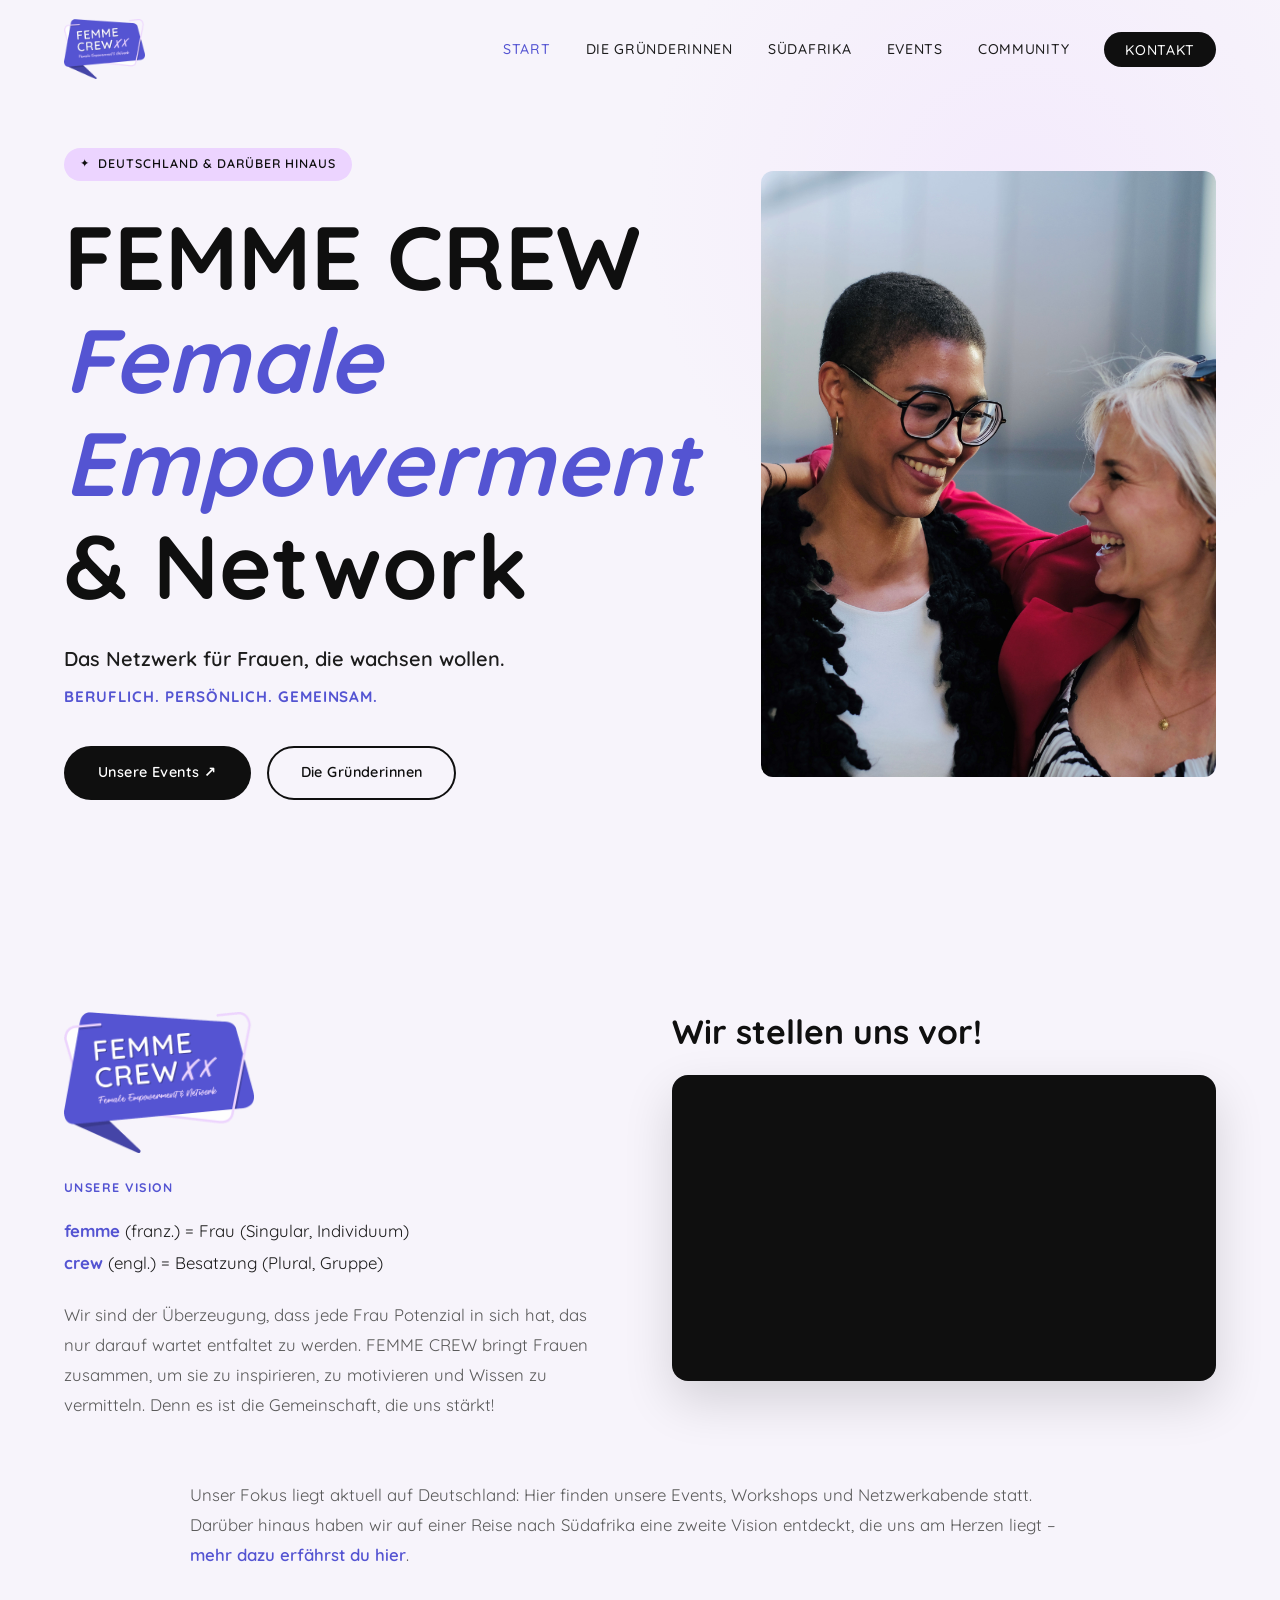
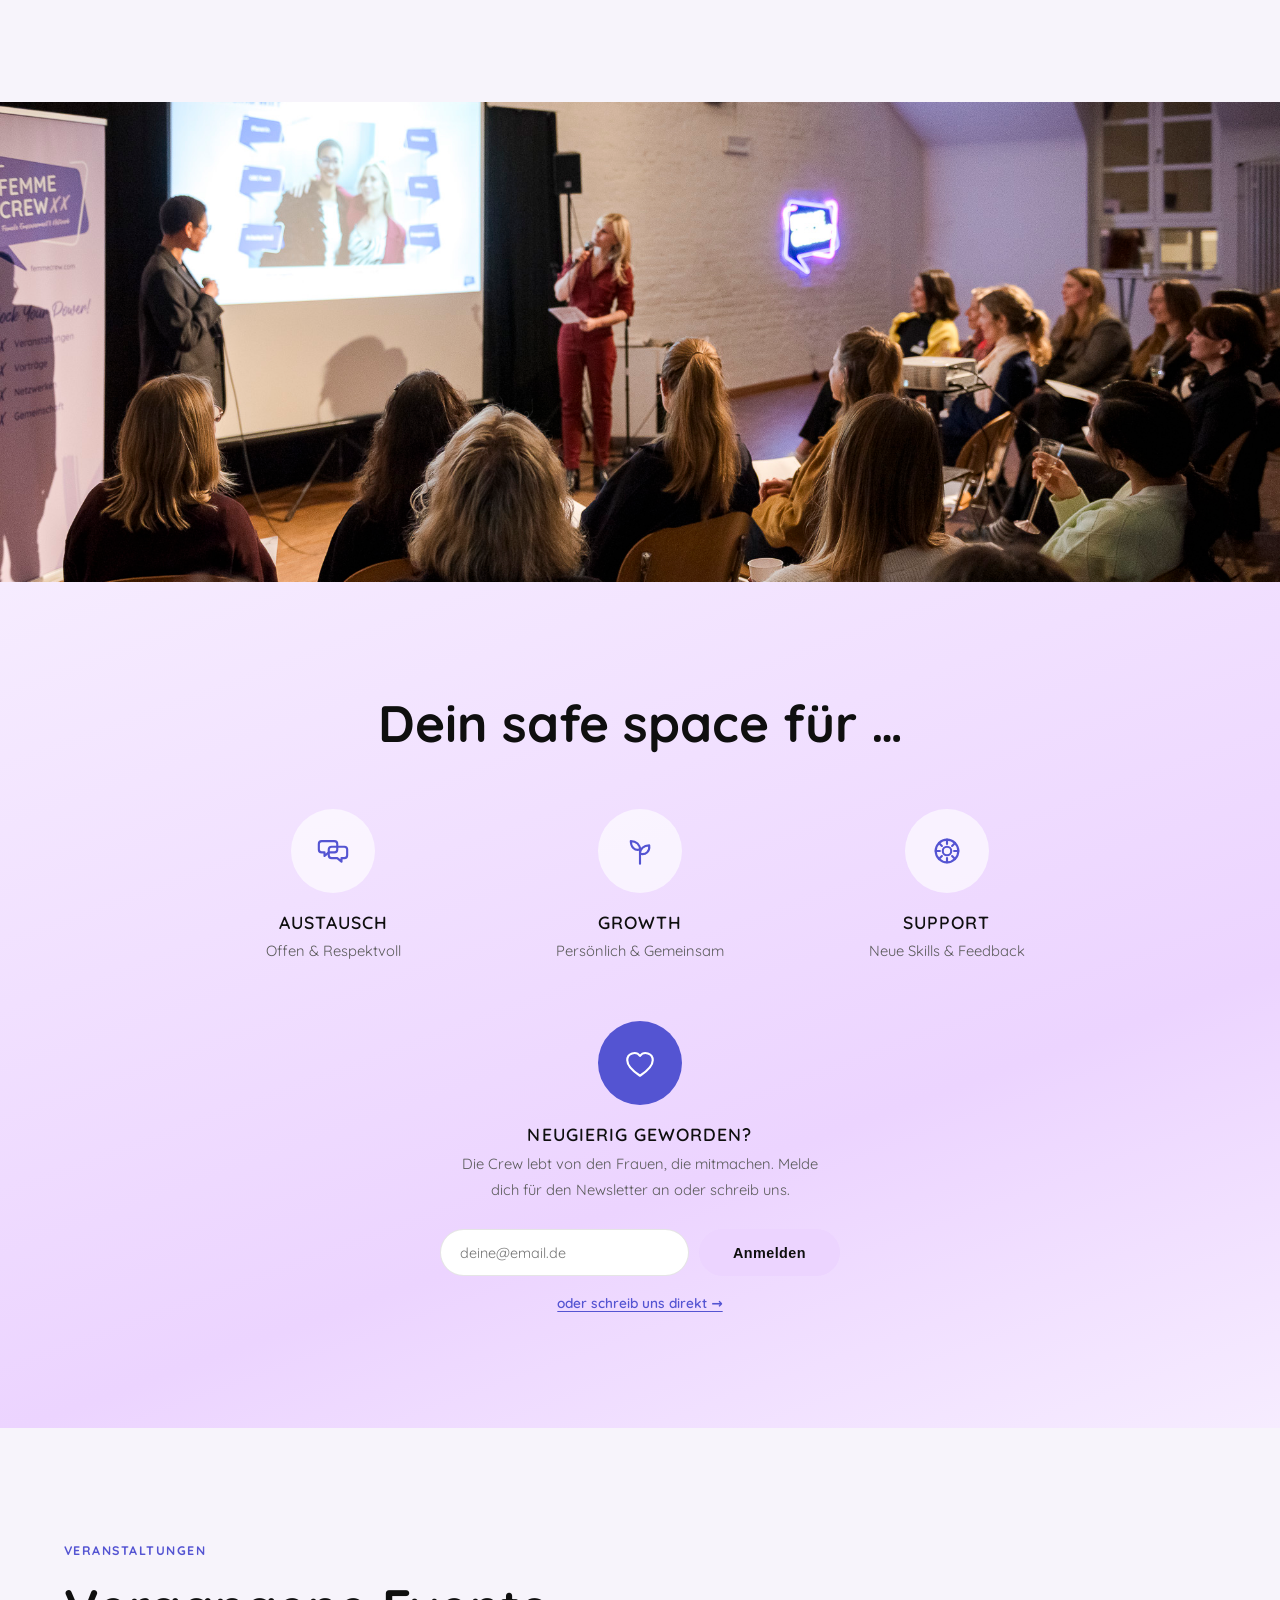
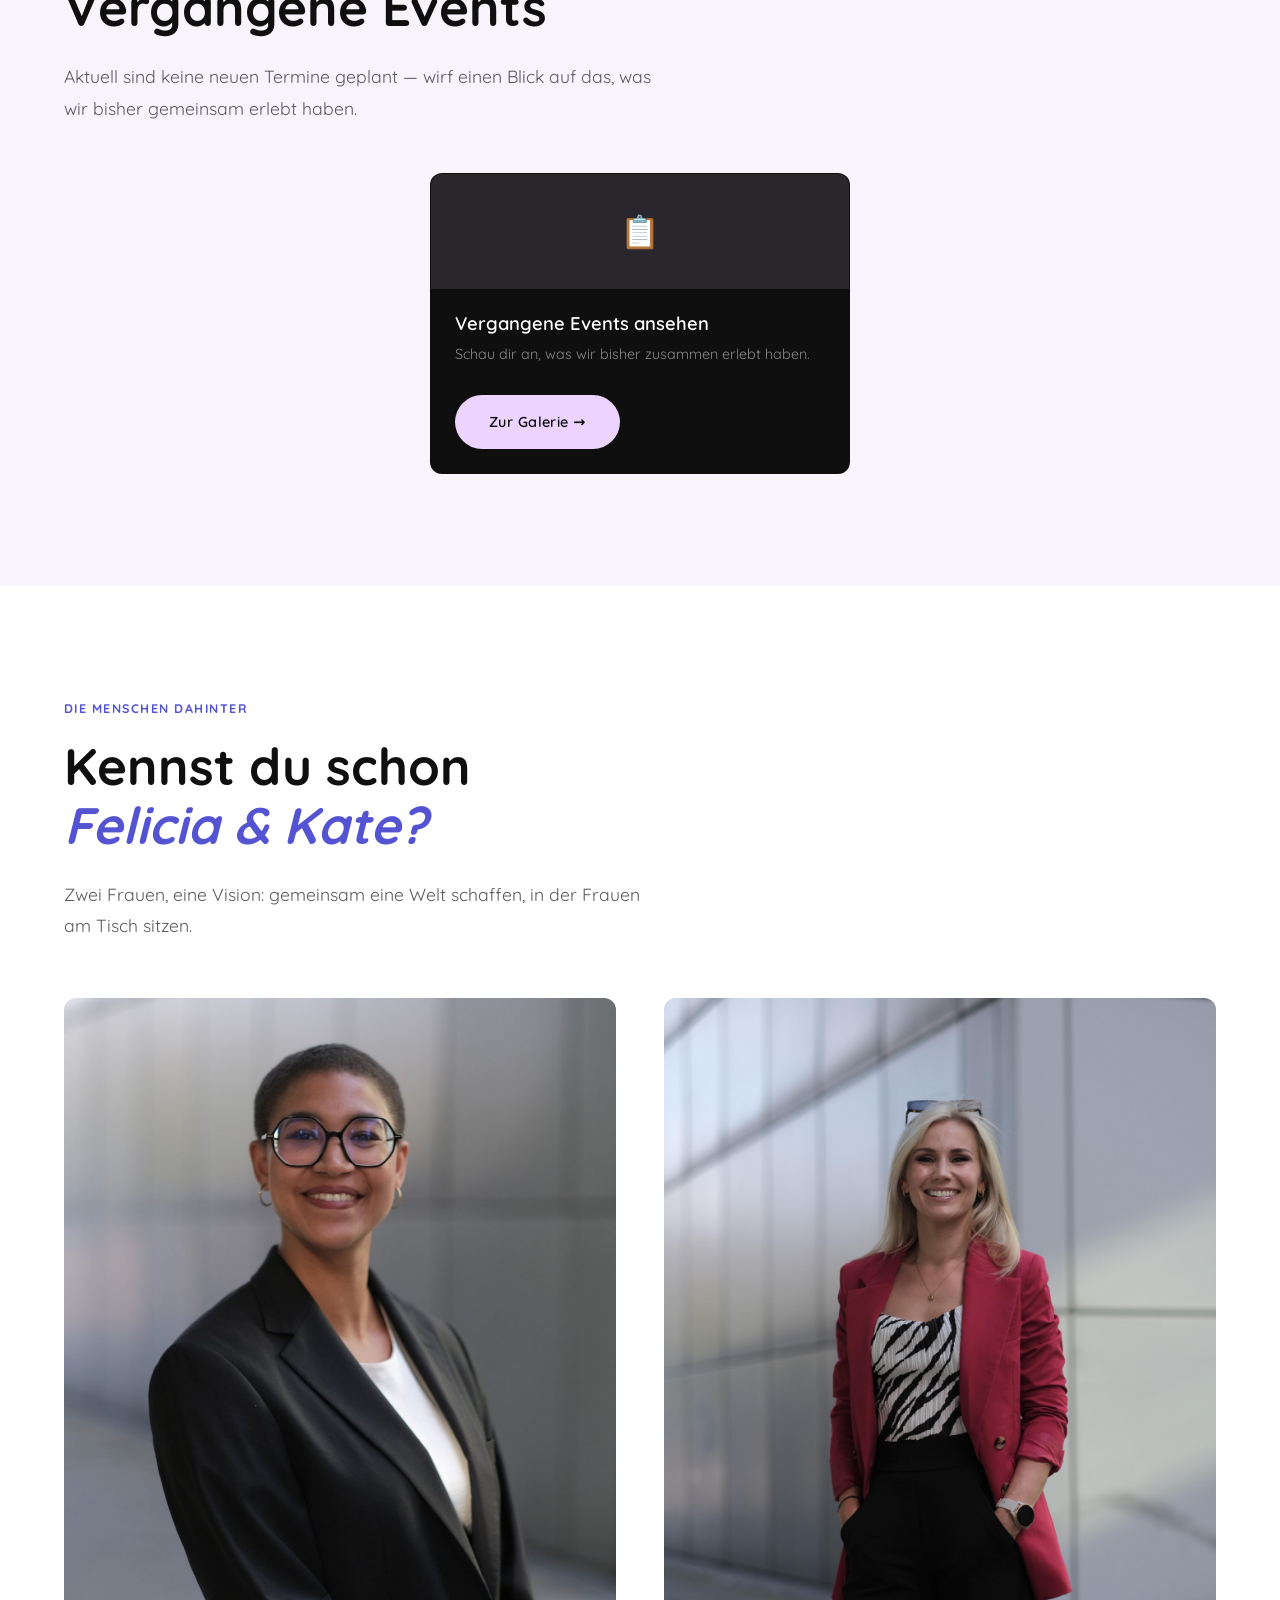
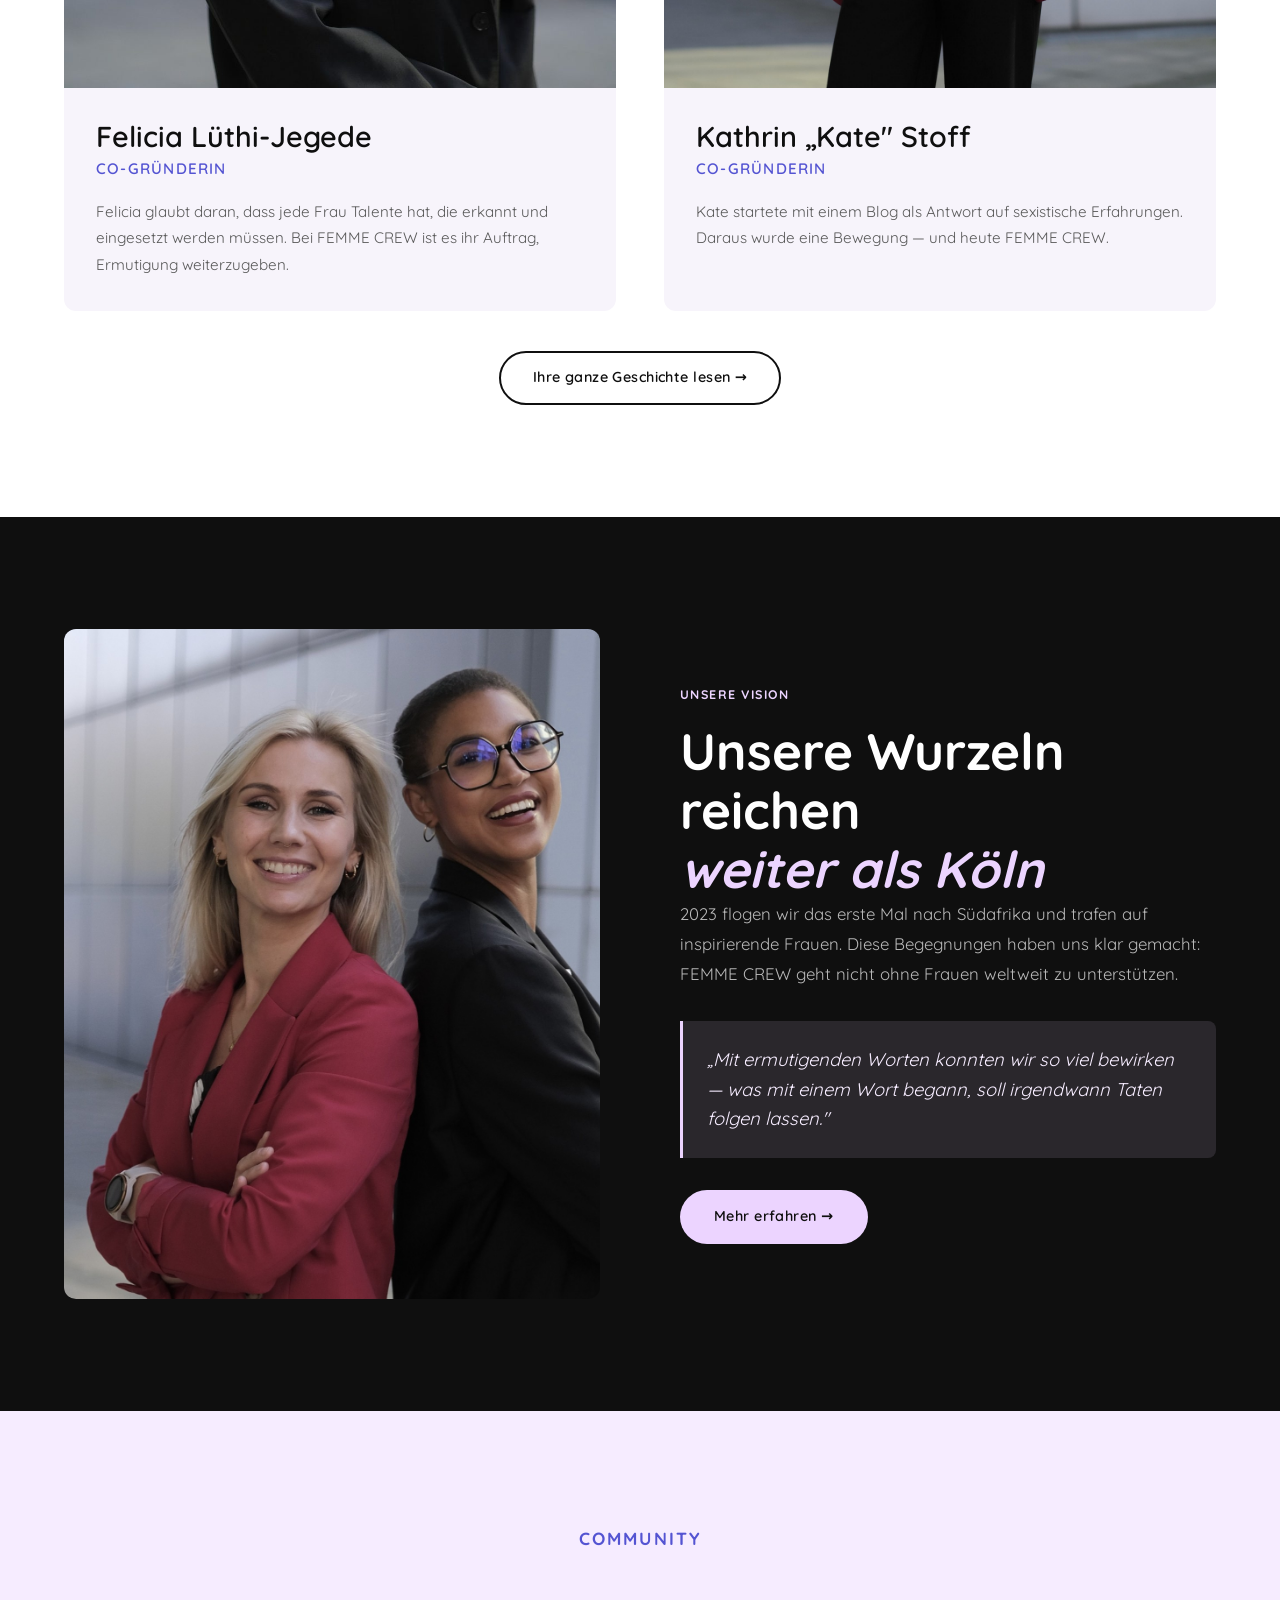
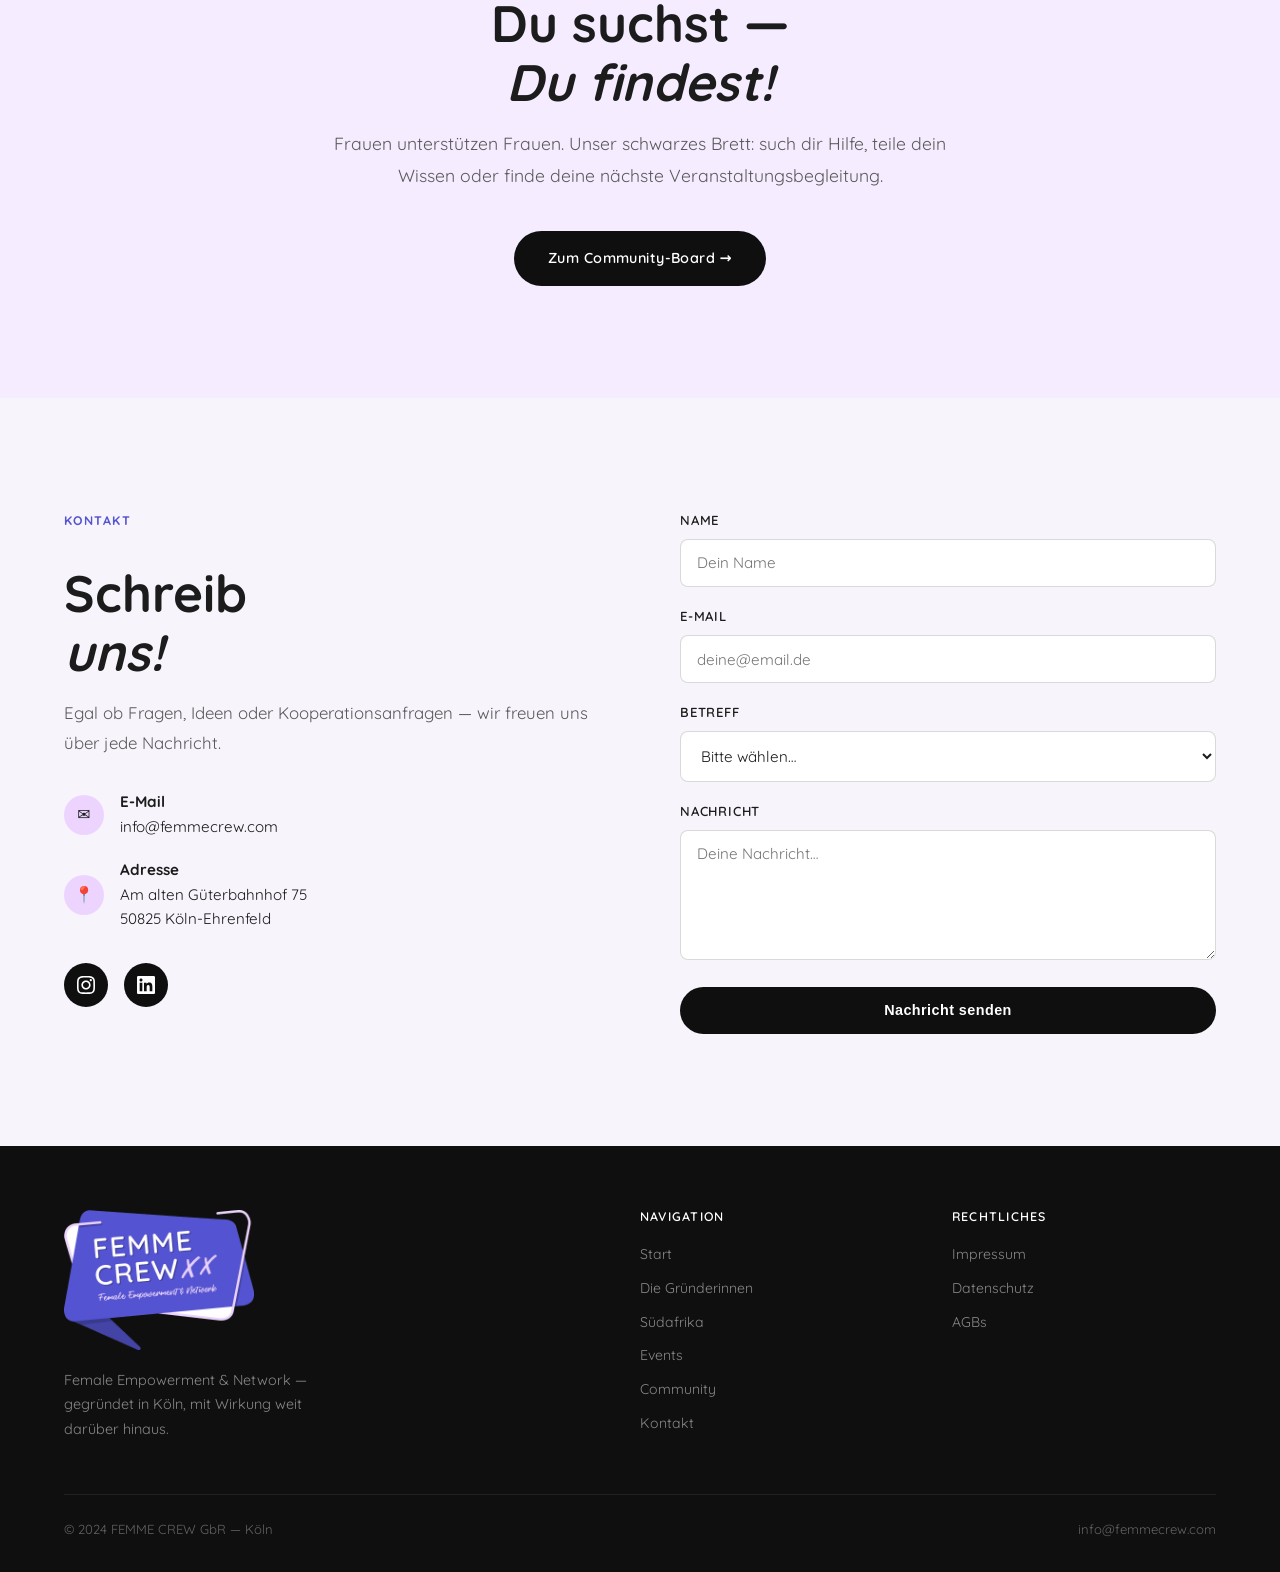
==== commit 79e9c840: "Weltkugel-Platzhalter, Event-Foto-Zuschnitt und veraltete Termine korrigieren - Homepage-Suedafrika-" ====
--- a/index.html
+++ b/index.html
@@ -141,44 +141,10 @@
   <section class="section events" id="events">
     <div class="section-inner">
       <p class="section-label reveal">Veranstaltungen</p>
-      <h2 class="section-title reveal">Komm und sei dabei</h2>
-      <p class="section-subtitle reveal">Unsere Events bringen Frauen zusammen — für Austausch, Inspiration und echte Verbindungen.</p>
-
-      <div class="events-grid">
-        <article class="event-card reveal">
-          <div class="event-card-header">
-            <div class="event-date">
-              <div class="day">27</div>
-              <div class="month">April</div>
-            </div>
-          </div>
-          <div class="event-body">
-            <h3>FEMME CREW Veranstaltung</h3>
-            <p>Ein Tag voller Inspiration, Vernetzung und gegenseitiger Stärkung. Sei dabei!</p>
-            <div class="event-meta">
-              <span>🕐 11:00 – 18:00 Uhr</span>
-              <span>📍 Alte Feuerwache, Köln</span>
-            </div>
-          </div>
-        </article>
-
-        <article class="event-card reveal">
-          <div class="event-card-header" style="background: linear-gradient(135deg, var(--lilac-dark), var(--lilac-deep));">
-            <div class="event-date">
-              <div class="day">01</div>
-              <div class="month">Oktober</div>
-            </div>
-          </div>
-          <div class="event-body">
-            <h3>FEMME CREW Veranstaltung</h3>
-            <p>Unser Herbst-Event — mehr Details folgen bald. Trag dir den Termin schon ein!</p>
-            <div class="event-meta">
-              <span>🕐 11:00 – 18:00 Uhr</span>
-              <span>📍 Alte Feuerwache, Köln</span>
-            </div>
-          </div>
-        </article>
-
+      <h2 class="section-title reveal">Vergangene Events</h2>
+      <p class="section-subtitle reveal">Aktuell sind keine neuen Termine geplant — wirf einen Blick auf das, was wir bisher gemeinsam erlebt haben.</p>
+
+      <div class="events-grid" style="max-width: 420px; margin: 3rem auto 0;">
         <article class="event-card reveal" style="background: var(--black);">
           <div class="event-card-header" style="background: rgba(236,212,255,0.12); min-height: 80px; align-items: center; justify-content: center;">
             <span style="font-size: 2rem;">📋</span>
@@ -233,8 +199,8 @@
   <!-- SOUTH AFRICA TEASER -->
   <section class="section southafrica">
     <div class="section-inner southafrica-grid">
-      <div class="southafrica-visual">
-        <div class="southafrica-visual-text">🌍</div>
+      <div class="southafrica-visual reveal">
+        <img src="images/bild-ueber-uns.jpg" alt="Felicia und Kate im Partnerlook" style="width:100%;height:100%;object-fit:cover;" />
       </div>
       <div>
         <p class="section-label" style="color: var(--lilac);">Unsere Vision</p>
--- a/css/style.css
+++ b/css/style.css
@@ -252,7 +252,7 @@
 
 /* ─── PHOTO BAND ─────────────────────────────────── */
 .photo-band { width: 100%; line-height: 0; }
-.photo-band img { width: 100%; height: min(60vh, 480px); object-fit: cover; display: block; }
+.photo-band img { width: 100%; height: min(60vh, 480px); object-fit: cover; object-position: center 25%; display: block; }
 
 /* ─── SAFE SPACE ─────────────────────────────────── */
 .safe-space { background: linear-gradient(160deg, var(--lilac-light), var(--lilac) 65%, var(--lilac-light)); }
@@ -383,16 +383,6 @@
   aspect-ratio: 4/5;
   background: linear-gradient(135deg, var(--lilac-dark), var(--lilac-deep));
 }
-.southafrica-visual-text {
-  position: absolute;
-  inset: 0;
-  display: flex;
-  align-items: center;
-  justify-content: center;
-  font-family: var(--font-heading);
-  font-size: 6rem;
-  color: rgba(255,255,255,0.15);
-}
 .southafrica-quote {
   background: rgba(236,212,255,0.12);
   border-left: 3px solid var(--lilac);
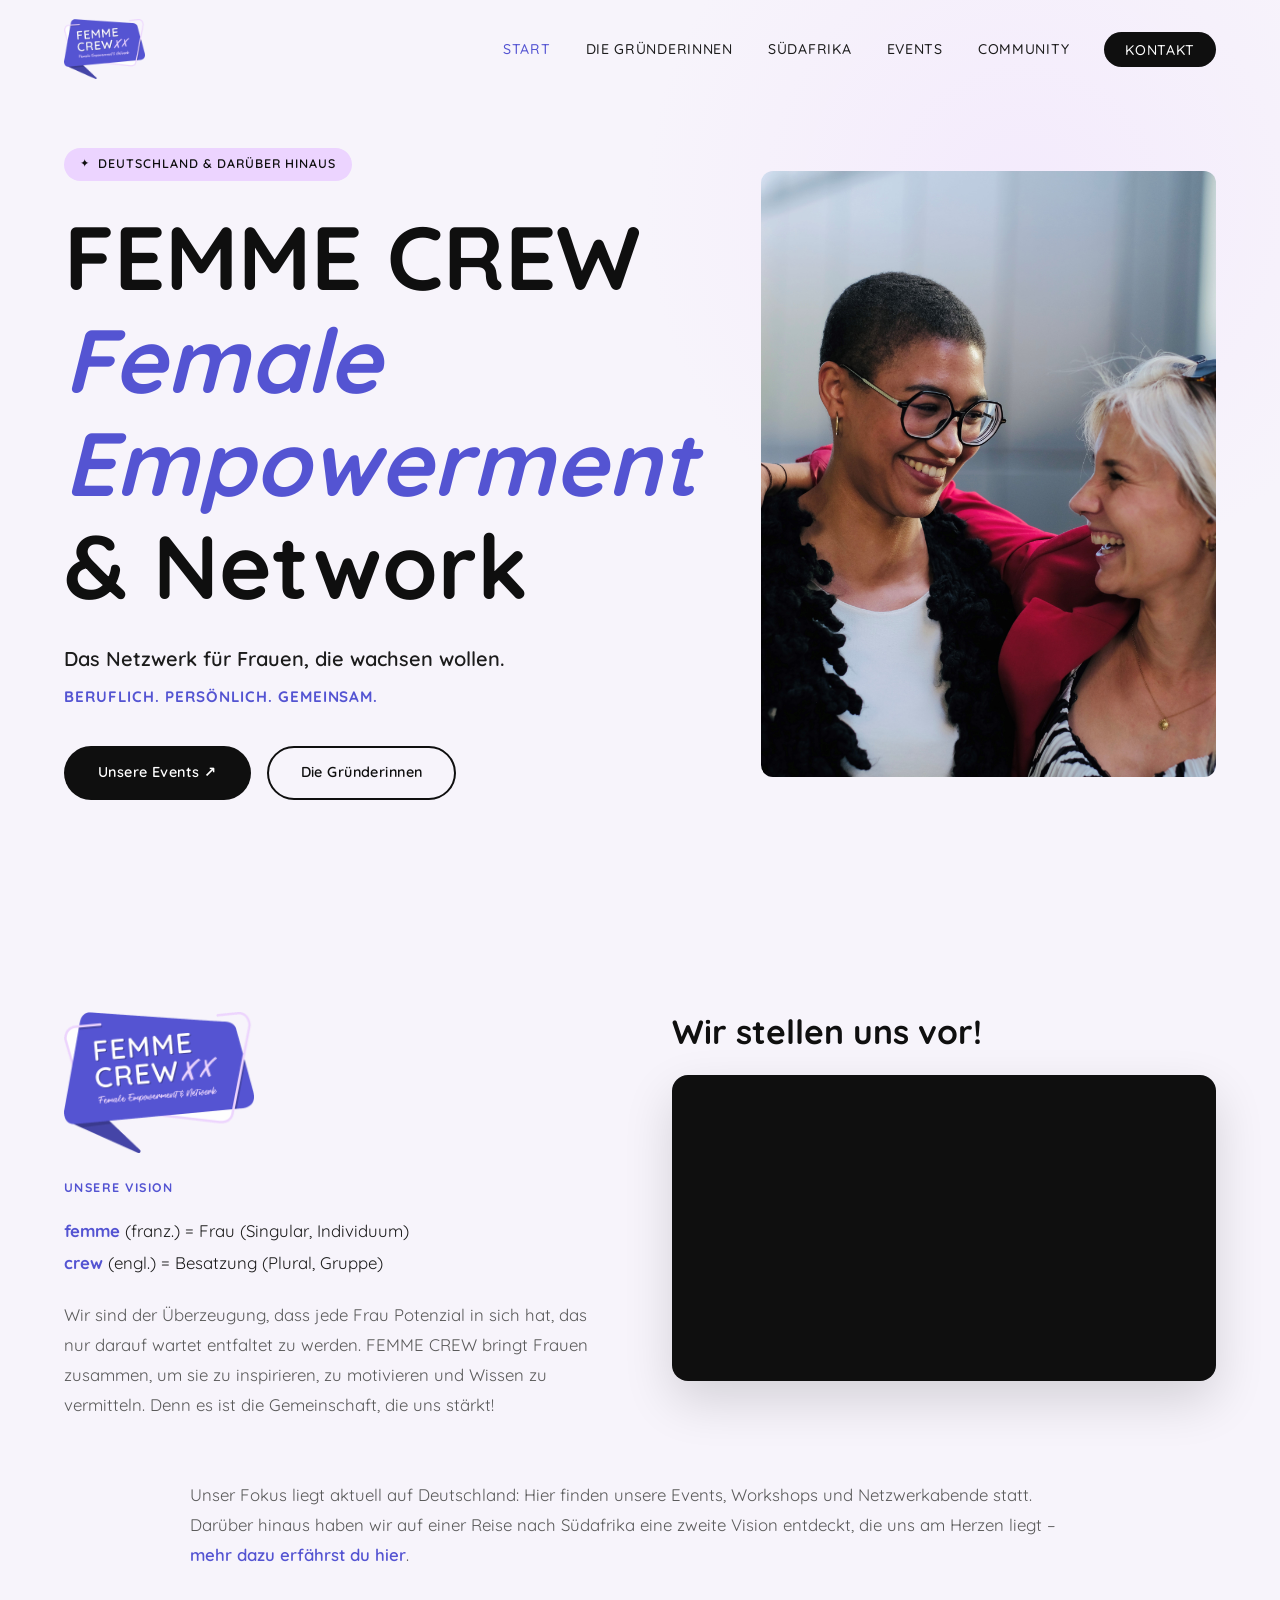
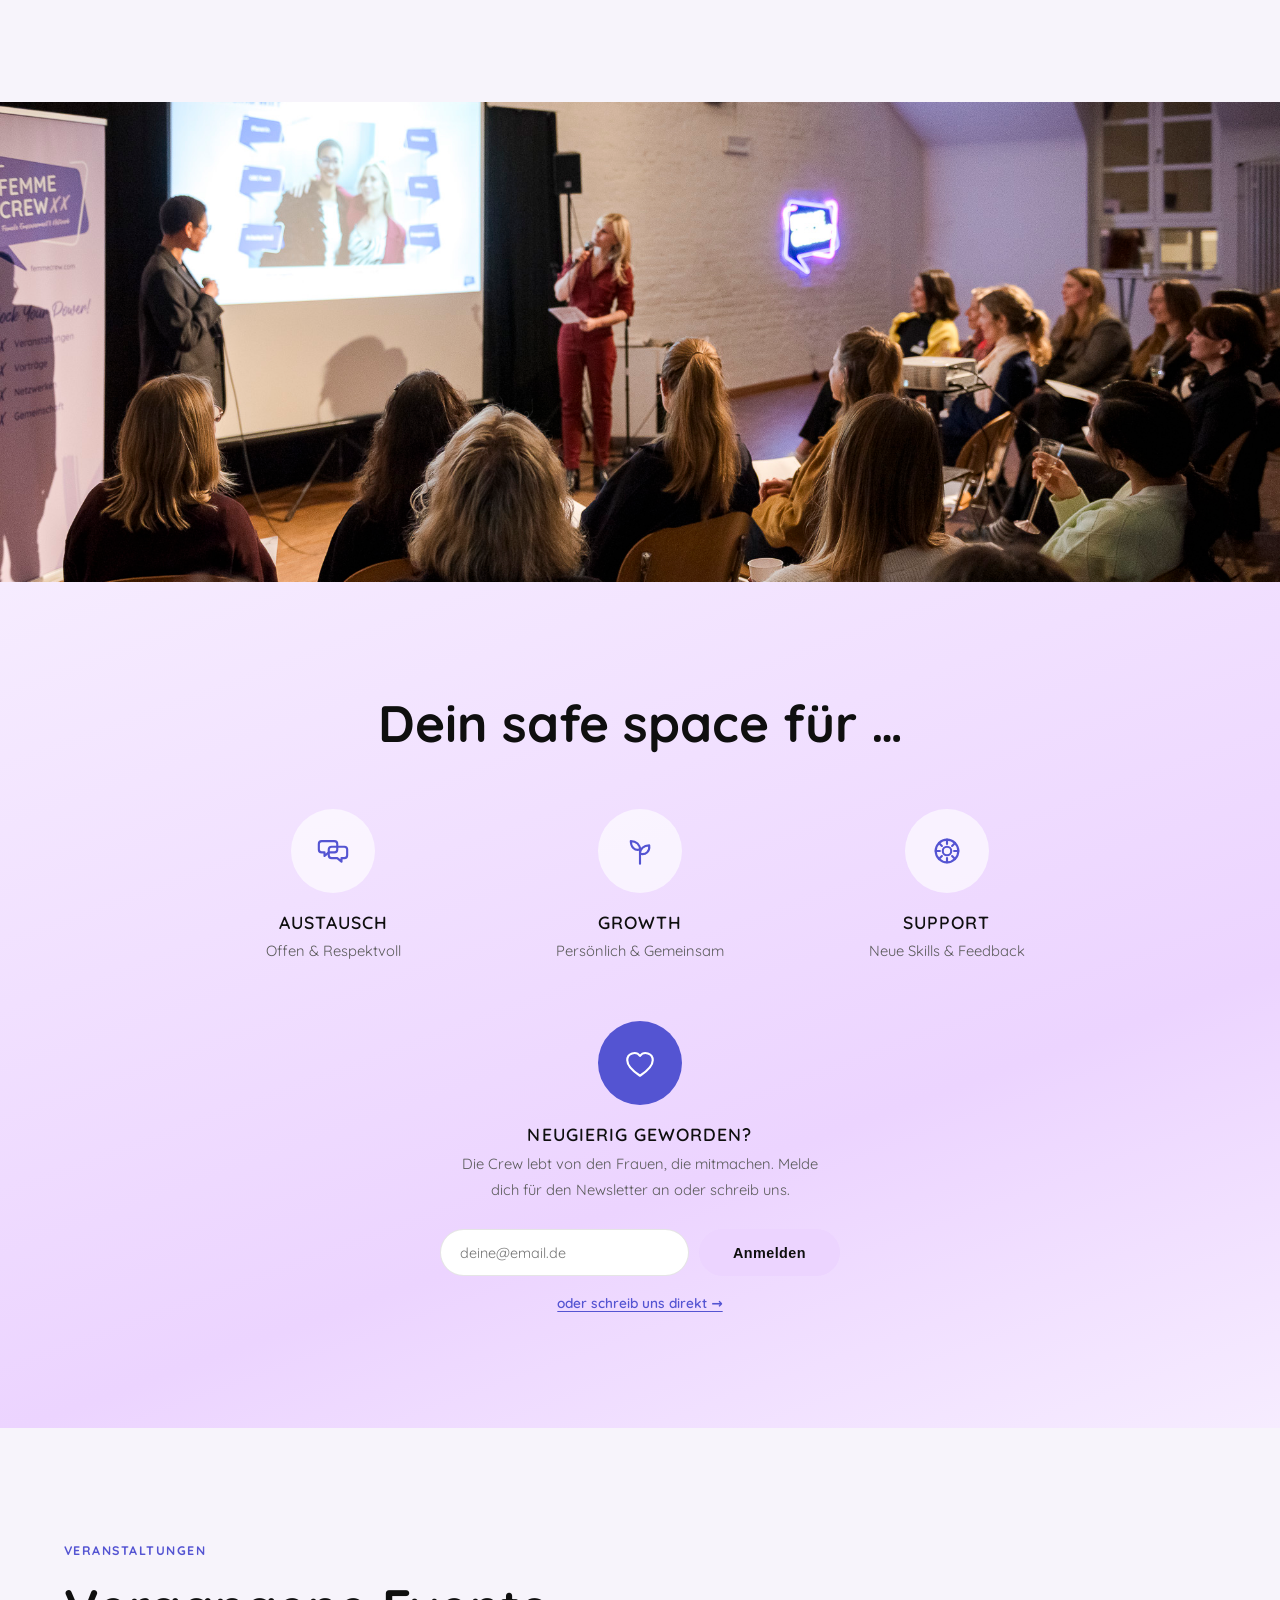
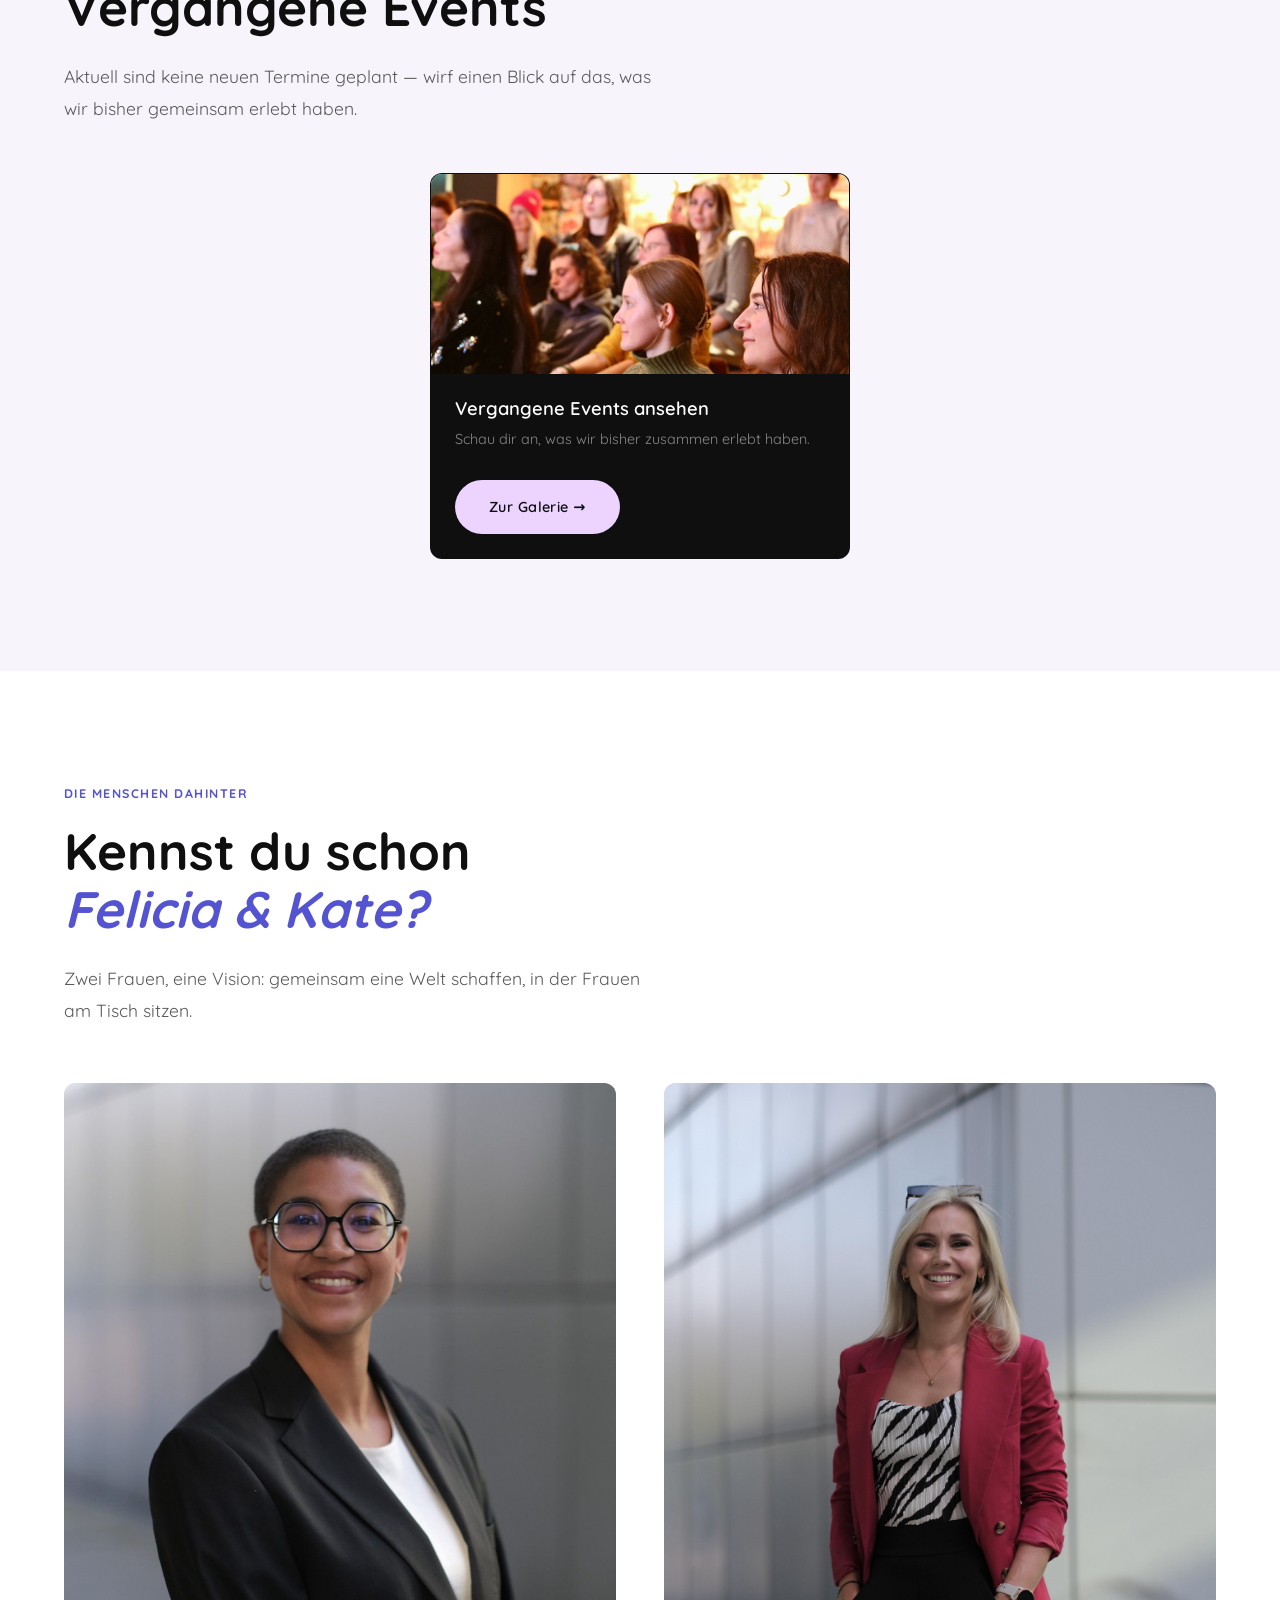
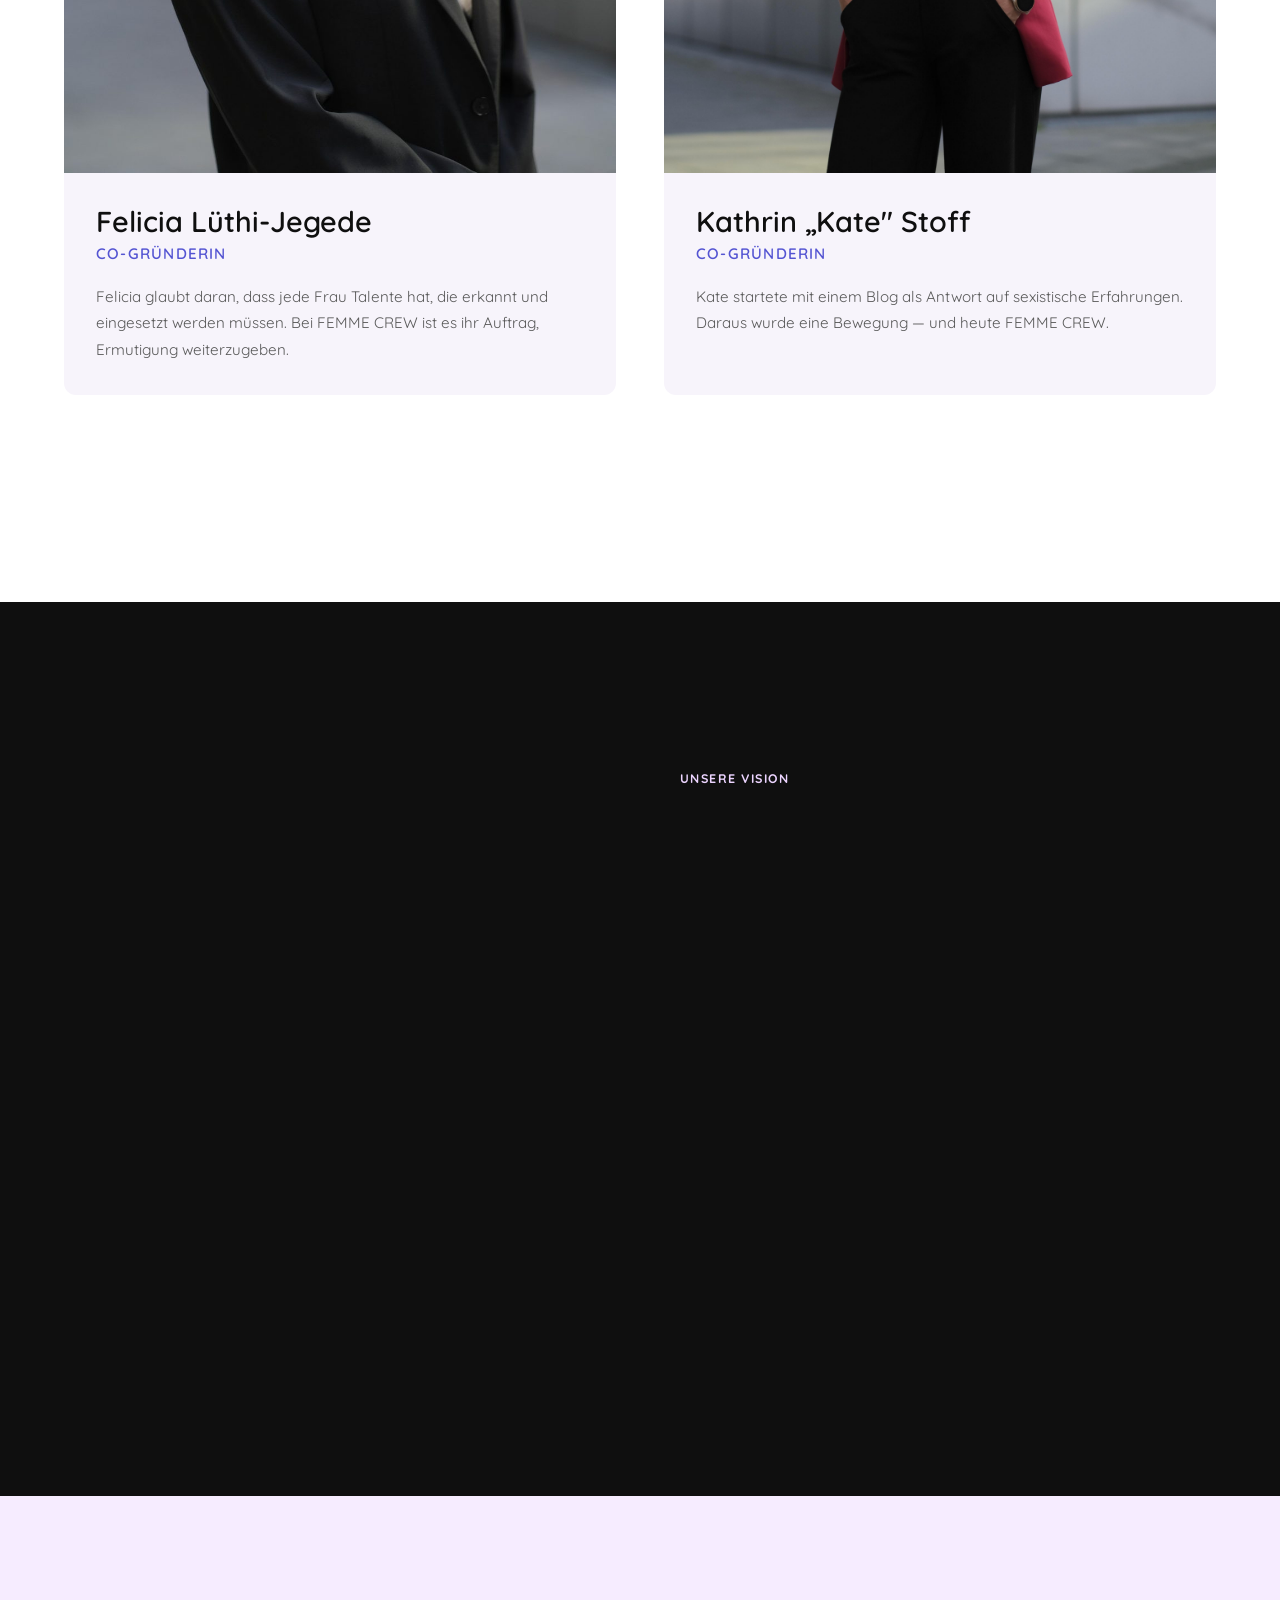
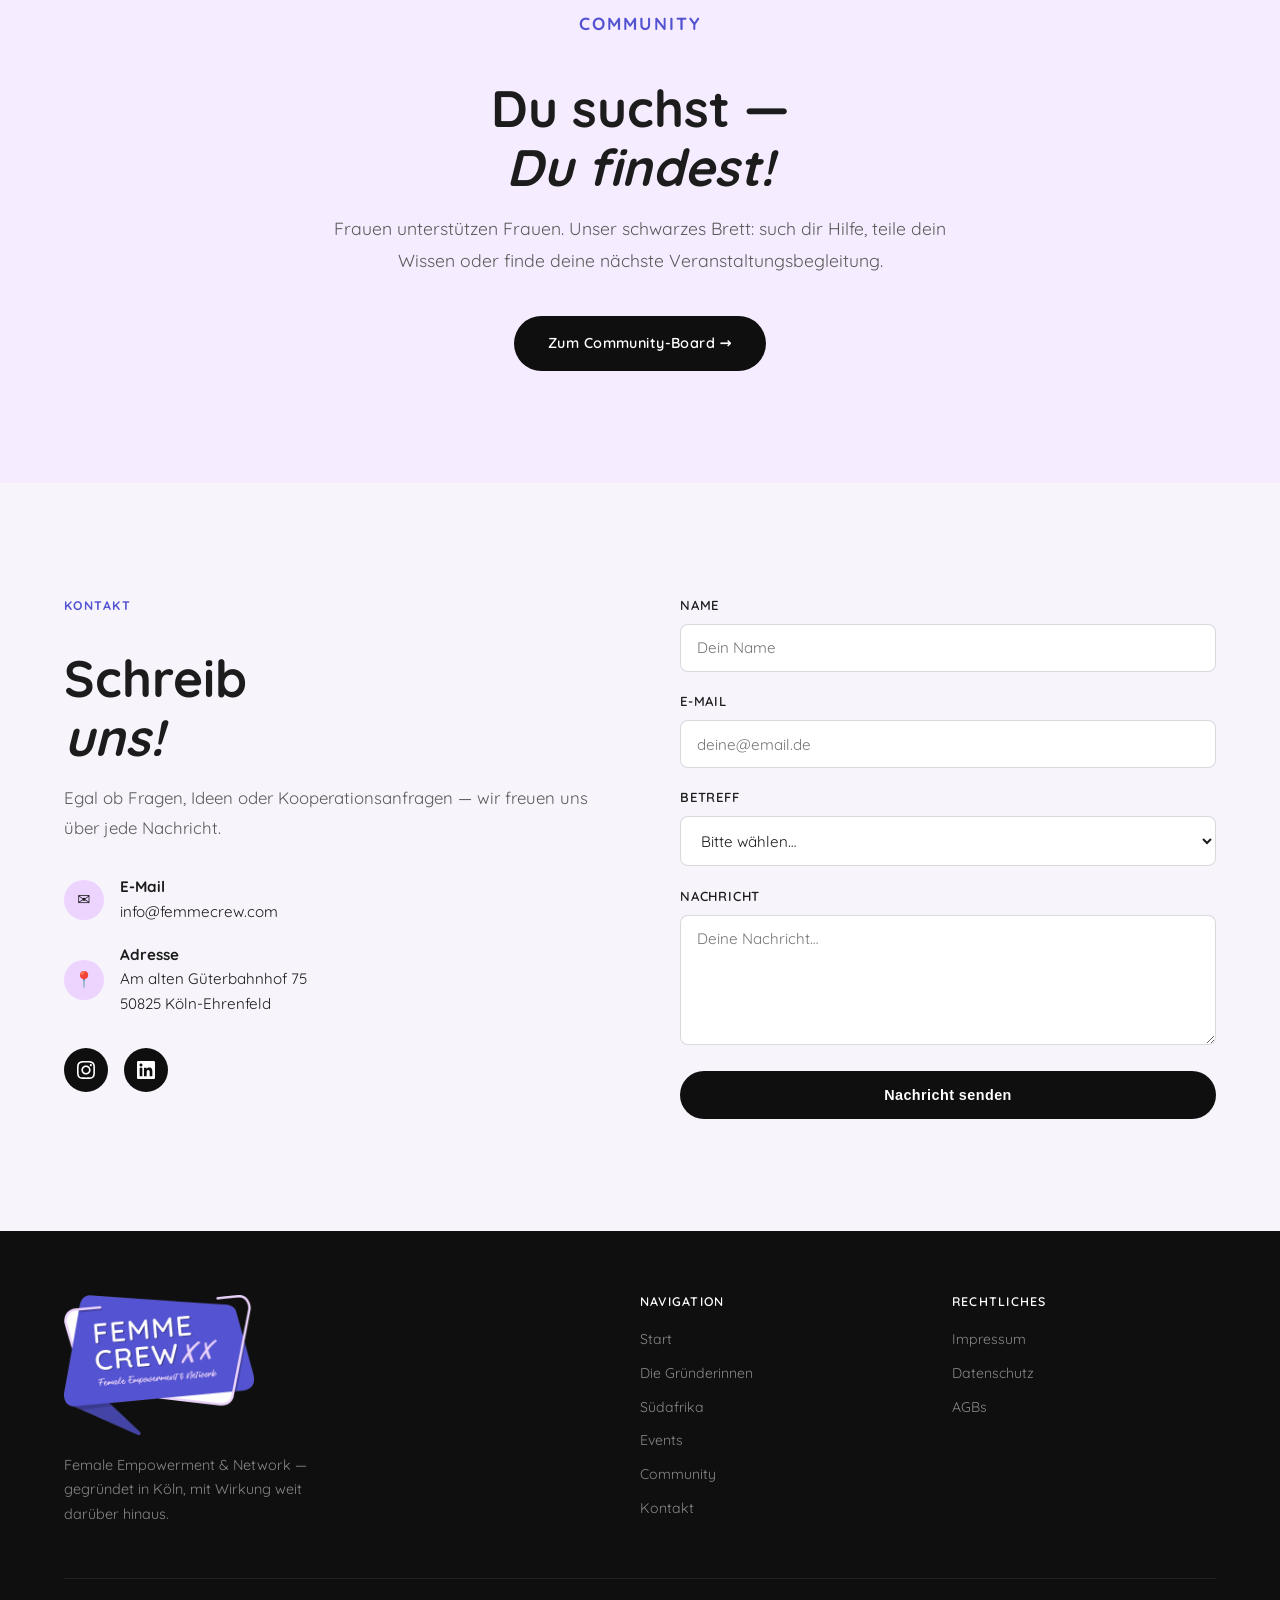
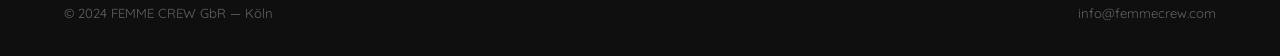
==== commit c2293cce: "Icon durch Foto im "Vergangene Events ansehen"-Kaertchen ersetzen Das 📋-Icon im Kartenkopf wirkte le" ====
--- a/index.html
+++ b/index.html
@@ -146,8 +146,8 @@
 
       <div class="events-grid" style="max-width: 420px; margin: 3rem auto 0;">
         <article class="event-card reveal" style="background: var(--black);">
-          <div class="event-card-header" style="background: rgba(236,212,255,0.12); min-height: 80px; align-items: center; justify-content: center;">
-            <span style="font-size: 2rem;">📋</span>
+          <div class="event-card-header" style="height: 200px; min-height: 0; padding: 0;">
+            <img src="images/img_8540.jpg" alt="Frauen bei einer FEMME CREW Veranstaltung" style="width:100%;height:100%;object-fit:cover;object-position:center 35%;" />
           </div>
           <div class="event-body">
             <h3 style="color: var(--white);">Vergangene Events ansehen</h3>
